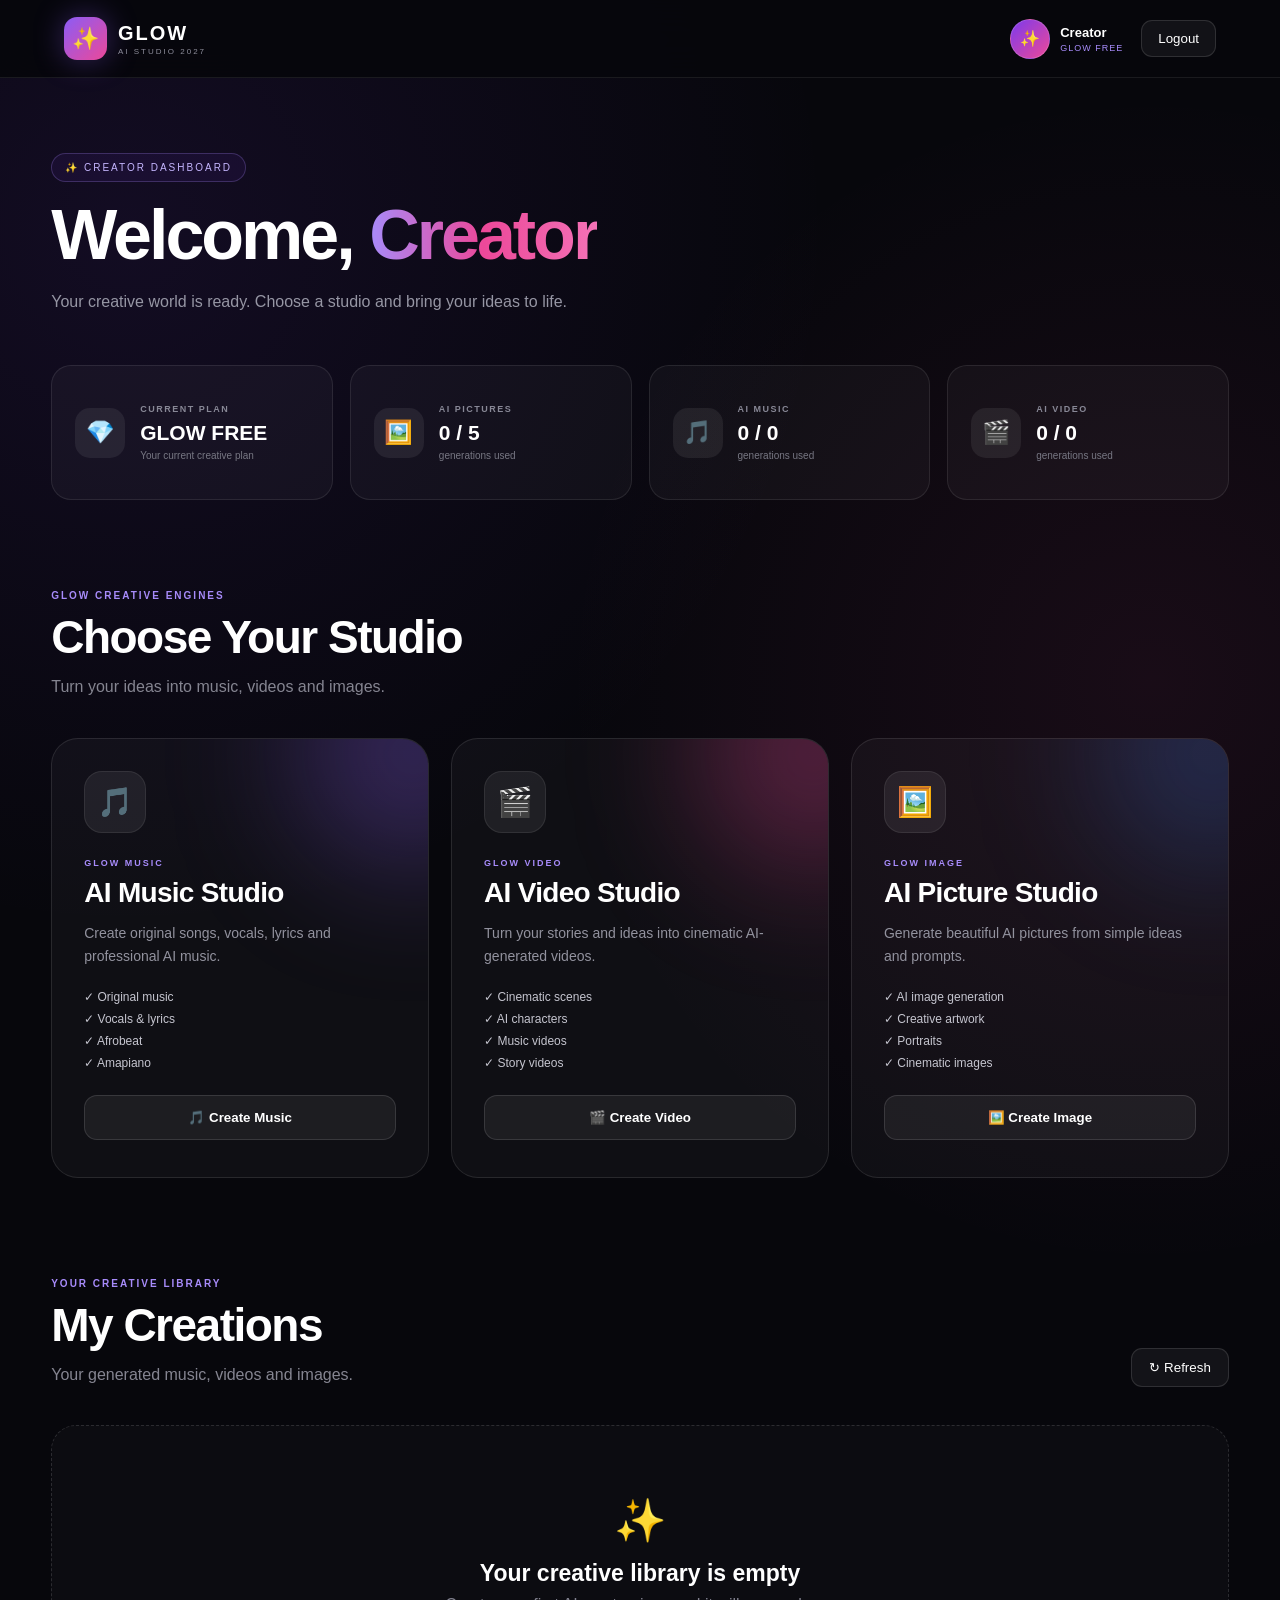
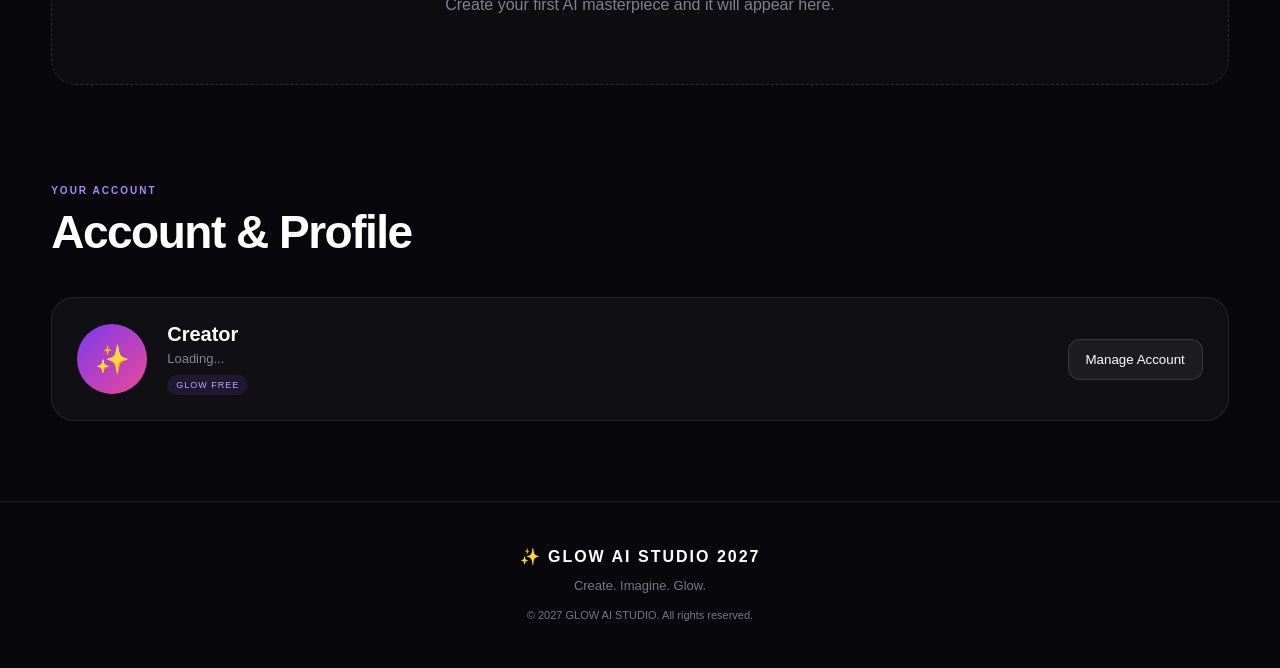
==== dashboard.html @ 1b417f56 "Update fmt.Println message from 'Hello' to 'Goodbye'" ====
<!DOCTYPE html>
<html lang="en">

<head>
    <meta charset="UTF-8">
    <meta name="viewport" content="width=device-width, initial-scale=1.0">

    <title>GLOW AI STUDIO 2027 — Dashboard</title>

    <meta
        name="description"
        content="GLOW AI STUDIO 2027 creator dashboard."
    >

    <link rel="stylesheet" href="/dashboard.css">
</head>

<body>

<!-- =====================================================
     HEADER
===================================================== -->

<header class="dashboard-header">

    <div class="brand">
        <div class="brand-icon">✨</div>

        <div class="brand-text">
            <strong>GLOW</strong>
            <small>AI STUDIO 2027</small>
        </div>
    </div>

    <div class="header-right">

        <div class="user-mini">

            <div class="user-avatar" id="userAvatar">
                ✨
            </div>

            <div class="user-info">
                <strong id="headerUsername">Creator</strong>
                <small id="headerPlan">GLOW FREE</small>
            </div>

        </div>

        <button
            class="logout-btn"
            type="button"
            onclick="glowLogout()"
        >
            Logout
        </button>

    </div>

</header>


<!-- =====================================================
     MAIN
===================================================== -->

<main class="dashboard">

    <!-- WELCOME -->

    <section class="welcome-section">

        <div>

            <div class="dashboard-badge">
                ✨ CREATOR DASHBOARD
            </div>

            <h1>
                Welcome,
                <span id="welcomeUsername">Creator</span>
            </h1>

            <p>
                Your creative world is ready.
                Choose a studio and bring your ideas to life.
            </p>

        </div>

    </section>


    <!-- =================================================
         OVERVIEW
    ================================================== -->

    <section class="account-overview">

        <div class="overview-card">

            <div class="overview-icon">💎</div>

            <div class="overview-content">
                <span>CURRENT PLAN</span>

                <strong id="planName">
                    GLOW FREE
                </strong>

                <small id="planDescription">
                    Your current creative plan
                </small>
            </div>

        </div>


        <div class="overview-card">

            <div class="overview-icon">🖼️</div>

            <div class="overview-content">
                <span>AI PICTURES</span>

                <strong id="imageUsage">
                    0 / 5
                </strong>

                <small>
                    generations used
                </small>
            </div>

        </div>


        <div class="overview-card">

            <div class="overview-icon">🎵</div>

            <div class="overview-content">
                <span>AI MUSIC</span>

                <strong id="musicUsage">
                    0 / 0
                </strong>

                <small>
                    generations used
                </small>
            </div>

        </div>


        <div class="overview-card">

            <div class="overview-icon">🎬</div>

            <div class="overview-content">
                <span>AI VIDEO</span>

                <strong id="videoUsage">
                    0 / 0
                </strong>

                <small>
                    generations used
                </small>
            </div>

        </div>

    </section>


    <!-- =================================================
         STUDIOS
    ================================================== -->

    <section class="studio-section">

        <div class="section-heading">

            <div class="section-label">
                GLOW CREATIVE ENGINES
            </div>

            <h2>
                Choose Your Studio
            </h2>

            <p>
                Turn your ideas into music, videos and images.
            </p>

        </div>


        <div class="dashboard-studio-grid">


            <!-- MUSIC -->

            <article class="dashboard-studio-card music-studio">

                <div class="studio-glow"></div>

                <div class="dashboard-card-icon">
                    🎵
                </div>

                <div class="studio-label">
                    GLOW MUSIC
                </div>

                <h3>
                    AI Music Studio
                </h3>

                <p>
                    Create original songs, vocals,
                    lyrics and professional AI music.
                </p>

                <div class="studio-features">
                    <span>✓ Original music</span>
                    <span>✓ Vocals & lyrics</span>
                    <span>✓ Afrobeat</span>
                    <span>✓ Amapiano</span>
                </div>

                <button
                    class="studio-action"
                    type="button"
                    onclick="openGlowStudio('music')"
                >
                    🎵 Create Music
                </button>

            </article>


            <!-- VIDEO -->

            <article class="dashboard-studio-card video-studio">

                <div class="studio-glow"></div>

                <div class="dashboard-card-icon">
                    🎬
                </div>

                <div class="studio-label">
                    GLOW VIDEO
                </div>

                <h3>
                    AI Video Studio
                </h3>

                <p>
                    Turn your stories and ideas into
                    cinematic AI-generated videos.
                </p>

                <div class="studio-features">
                    <span>✓ Cinematic scenes</span>
                    <span>✓ AI characters</span>
                    <span>✓ Music videos</span>
                    <span>✓ Story videos</span>
                </div>

                <button
                    class="studio-action"
                    type="button"
                    onclick="openGlowStudio('video')"
                >
                    🎬 Create Video
                </button>

            </article>


            <!-- IMAGE -->

            <article class="dashboard-studio-card image-studio">

                <div class="studio-glow"></div>

                <div class="dashboard-card-icon">
                    🖼️
                </div>

                <div class="studio-label">
                    GLOW IMAGE
                </div>

                <h3>
                    AI Picture Studio
                </h3>

                <p>
                    Generate beautiful AI pictures
                    from simple ideas and prompts.
                </p>

                <div class="studio-features">
                    <span>✓ AI image generation</span>
                    <span>✓ Creative artwork</span>
                    <span>✓ Portraits</span>
                    <span>✓ Cinematic images</span>
                </div>

                <button
                    class="studio-action"
                    type="button"
                    onclick="openGlowStudio('image')"
                >
                    🖼️ Create Image
                </button>

            </article>

        </div>

    </section>


    <!-- =================================================
         CREATIONS
    ================================================== -->

    <section class="creations-section">

        <div class="section-heading creations-heading">

            <div>

                <div class="section-label">
                    YOUR CREATIVE LIBRARY
                </div>

                <h2>
                    My Creations
                </h2>

                <p>
                    Your generated music, videos and images.
                </p>

            </div>

            <button
                class="refresh-btn"
                type="button"
                onclick="refreshGlowCreations()"
            >
                ↻ Refresh
            </button>

        </div>


        <div
            class="creations-grid"
            id="creationsList"
        >

            <div class="empty-creations">

                <div class="empty-icon">
                    ✨
                </div>

                <h3>
                    Your creative library is empty
                </h3>

                <p>
                    Create your first AI masterpiece
                    and it will appear here.
                </p>

            </div>

        </div>

    </section>


    <!-- =================================================
         ACCOUNT
    ================================================== -->

    <section class="profile-section">

        <div class="section-heading">

            <div class="section-label">
                YOUR ACCOUNT
            </div>

            <h2>
                Account & Profile
            </h2>

        </div>


        <div class="profile-card">

            <div
                class="profile-avatar"
                id="profileAvatar"
            >
                ✨
            </div>

            <div class="profile-details">

                <h3 id="profileUsername">
                    Creator
                </h3>

                <p id="profileEmail">
                    Loading...
                </p>

                <span
                    class="profile-plan"
                    id="profilePlan"
                >
                    GLOW FREE
                </span>

            </div>

            <button
                class="profile-btn"
                type="button"
                onclick="openGlowAccount()"
            >
                Manage Account
            </button>

        </div>

    </section>

</main>


<!-- =====================================================
     STUDIO MODAL
===================================================== -->

<div
    class="modal"
    id="studioModal"
    aria-hidden="true"
>

    <div class="modal-box">

        <button
            class="close-btn"
            type="button"
            onclick="closeGlowStudio()"
        >
            ×
        </button>

        <div id="studioModalTitle"></div>

        <div id="studioModalContent"></div>

    </div>

</div>


<!-- =====================================================
     ACCOUNT MODAL
===================================================== -->

<div
    class="modal"
    id="accountModal"
    aria-hidden="true"
>

    <div class="modal-box">

        <button
            class="close-btn"
            type="button"
            onclick="closeGlowAccount()"
        >
            ×
        </button>

        <div id="accountModalContent">

            <div class="studio-modal-header">

                <div class="studio-modal-badge">
                    GLOW ACCOUNT
                </div>

                <h2>
                    👤 My Account
                </h2>

                <p>
                    Manage your GLOW account and profile.
                </p>

            </div>

            <div class="account-information">

                <p>
                    <strong>Username</strong>
                </p>

                <p id="accountUsername">
                    Creator
                </p>

                <br>

                <p>
                    <strong>Email</strong>
                </p>

                <p id="accountEmail">
                    Loading...
                </p>

                <br>

                <p>
                    <strong>Plan</strong>
                </p>

                <p id="accountPlan">
                    GLOW FREE
                </p>

            </div>

        </div>

    </div>

</div>


<!-- =====================================================
     FOOTER
===================================================== -->

<footer>

    <div class="footer-logo">
        ✨ GLOW AI STUDIO 2027
    </div>

    <p>
        Create. Imagine. Glow.
    </p>

    <small>
        © 2027 GLOW AI STUDIO. All rights reserved.
    </small>

</footer>


<!-- =====================================================
     DIRECT DASHBOARD JAVASCRIPT
===================================================== -->

<script>

"use strict";


/* =====================================================
   HELPERS
===================================================== */

function byId(id) {
    return document.getElementById(id);
}


/* =====================================================
   STUDIO OPEN
===================================================== */

function openGlowStudio(type) {

    const modal = byId("studioModal");
    const title = byId("studioModalTitle");
    const content = byId("studioModalContent");

    if (!modal || !title || !content) {
        alert("GLOW Studio could not open.");
        return;
    }


    if (type === "music") {

        title.innerHTML = `
            <div class="studio-modal-header">

                <div class="studio-modal-badge">
                    GLOW MUSIC
                </div>

                <h2>
                    🎵 Create Music
                </h2>

                <p>
                    Describe the music you want GLOW to create.
                </p>

            </div>
        `;


        content.innerHTML = `

            <form
                id="musicCreationForm"
                class="generation-form"
            >

                <label>
                    Describe your music
                </label>

                <textarea
                    id="musicPrompt"
                    placeholder="Example: An energetic Afrobeat song about success..."
                    required
                ></textarea>


                <label>
                    Genre
                </label>

                <select id="musicGenre">

                    <option>Afrobeats</option>
                    <option>Amapiano</option>
                    <option>Pop</option>
                    <option>Hip Hop</option>
                    <option>R&B</option>
                    <option>Gospel</option>

                </select>


                <label>
                    Mood
                </label>

                <select id="musicMood">

                    <option>Energetic</option>
                    <option>Happy</option>
                    <option>Emotional</option>
                    <option>Romantic</option>
                    <option>Chill</option>

                </select>


                <button
                    type="submit"
                    class="studio-action"
                >
                    🎵 Generate Music
                </button>

            </form>
        `;


        byId("musicCreationForm").addEventListener(
            "submit",
            function(event) {

                event.preventDefault();

                alert(
                    "🎵 GLOW MUSIC is ready. Your AI music generator will be connected here."
                );

            }
        );

    }


    else if (type === "video") {

        title.innerHTML = `
            <div class="studio-modal-header">

                <div class="studio-modal-badge">
                    GLOW VIDEO
                </div>

                <h2>
                    🎬 Create Video
                </h2>

                <p>
                    Describe the video you want GLOW to create.
                </p>

            </div>
        `;


        content.innerHTML = `

            <form
                id="videoCreationForm"
                class="generation-form"
            >

                <label>
                    Describe your video
                </label>

                <textarea
                    id="videoPrompt"
                    placeholder="Example: A futuristic Lagos city at night..."
                    required
                ></textarea>


                <label>
                    Duration
                </label>

                <select id="videoDuration">

                    <option value="5">
                        5 seconds
                    </option>

                    <option value="10">
                        10 seconds
                    </option>

                </select>


                <button
                    type="submit"
                    class="studio-action"
                >
                    🎬 Generate Video
                </button>

            </form>
        `;


        byId("videoCreationForm").addEventListener(
            "submit",
            function(event) {

                event.preventDefault();

                alert(
                    "🎬 GLOW VIDEO is ready. Your AI video generator will be connected here."
                );

            }
        );

    }


    else if (type === "image") {

        title.innerHTML = `
            <div class="studio-modal-header">

                <div class="studio-modal-badge">
                    GLOW IMAGE
                </div>

                <h2>
                    🖼️ Create Image
                </h2>

                <p>
                    Describe the picture you want GLOW to create.
                </p>

            </div>
        `;


        content.innerHTML = `

            <form
                id="imageCreationForm"
                class="generation-form"
            >

                <label>
                    Describe your image
                </label>

                <textarea
                    id="imagePrompt"
                    placeholder="Example: A cinematic portrait of an African artist..."
                    required
                ></textarea>


                <label>
                    Image size
                </label>

                <select id="imageSize">

                    <option value="square">
                        Square
                    </option>

                    <option value="landscape">
                        Landscape
                    </option>

                    <option value="portrait">
                        Portrait
                    </option>

                </select>


                <button
                    type="submit"
                    class="studio-action"
                >
                    🖼️ Generate Image
                </button>

            </form>
        `;


        byId("imageCreationForm").addEventListener(
            "submit",
            function(event) {

                event.preventDefault();

                alert(
                    "🖼️ GLOW IMAGE is ready. Your AI image generator will be connected here."
                );

            }
        );

    }


    modal.style.display = "flex";

    modal.setAttribute(
        "aria-hidden",
        "false"
    );

    document.body.style.overflow = "hidden";
}


/* =====================================================
   CLOSE STUDIO
===================================================== */

function closeGlowStudio() {

    const modal = byId("studioModal");

    if (!modal) return;

    modal.style.display = "none";

    modal.setAttribute(
        "aria-hidden",
        "true"
    );

    document.body.style.overflow = "";
}


/* =====================================================
   ACCOUNT
===================================================== */

function openGlowAccount() {

    const modal = byId("accountModal");

    if (!modal) {
        alert("Account window could not open.");
        return;
    }

    modal.style.display = "flex";

    modal.setAttribute(
        "aria-hidden",
        "false"
    );

    document.body.style.overflow = "hidden";
}


function closeGlowAccount() {

    const modal = byId("accountModal");

    if (!modal) return;

    modal.style.display = "none";

    modal.setAttribute(
        "aria-hidden",
        "true"
    );

    document.body.style.overflow = "";
}


/* =====================================================
   REFRESH
===================================================== */

function refreshGlowCreations() {

    alert(
        "✨ Your GLOW creative library has been refreshed."
    );

}


/* =====================================================
   LOGOUT
===================================================== */

async function glowLogout() {

    try {

        await fetch(
            "/api/auth/logout",
            {
                method: "POST",
                credentials: "include"
            }
        );

    } catch (error) {

        console.log(
            "Logout request failed:",
            error
        );

    }

    window.location.href = "/";
}


/* =====================================================
   CLOSE MODALS WHEN CLICKING OUTSIDE
===================================================== */

window.addEventListener(
    "click",
    function(event) {

        const studioModal = byId("studioModal");
        const accountModal = byId("accountModal");

        if (
            studioModal &&
            event.target === studioModal
        ) {
            closeGlowStudio();
        }

        if (
            accountModal &&
            event.target === accountModal
        ) {
            closeGlowAccount();
        }

    }
);


/* =====================================================
   LOAD USER
===================================================== */

async function loadGlowUser() {

    try {

        const response = await fetch(
            "/api/auth/me",
            {
                method: "GET",
                credentials: "include"
            }
        );


        if (!response.ok) {
            return;
        }


        const data =
            await response.json();


        if (
            !data ||
            !data.authenticated ||
            !data.user
        ) {
            return;
        }


        const user = data.user;


        const username =
            user.username ||
            user.name ||
            "Creator";


        const email =
            user.email ||
            "No email";


        const plan =
            user.plan ||
            "GLOW FREE";


        if (byId("headerUsername")) {
            byId("headerUsername").textContent =
                username;
        }

        if (byId("welcomeUsername")) {
            byId("welcomeUsername").textContent =
                username;
        }

        if (byId("profileUsername")) {
            byId("profileUsername").textContent =
                username;
        }

        if (byId("profileEmail")) {
            byId("profileEmail").textContent =
                email;
        }

        if (byId("accountUsername")) {
            byId("accountUsername").textContent =
                username;
        }

        if (byId("accountEmail")) {
            byId("accountEmail").textContent =
                email;
        }

        if (byId("headerPlan")) {
            byId("headerPlan").textContent =
                plan;
        }

        if (byId("planName")) {
            byId("planName").textContent =
                plan;
        }

        if (byId("profilePlan")) {
            byId("profilePlan").textContent =
                plan;
        }

        if (byId("accountPlan")) {
            byId("accountPlan").textContent =
                plan;
        }


        if (
            data.usage &&
            data.usage.image
        ) {

            byId("imageUsage").textContent =
                `${data.usage.image.used || 0} / ${data.usage.image.limit || 0}`;

        }

        if (
            data.usage &&
            data.usage.music
        ) {

            byId("musicUsage").textContent =
                `${data.usage.music.used || 0} / ${data.usage.music.limit || 0}`;

        }

        if (
            data.usage &&
            data.usage.video
        ) {

            byId("videoUsage").textContent =
                `${data.usage.video.used || 0} / ${data.usage.video.limit || 0}`;

        }

    } catch (error) {

        console.log(
            "User loading error:",
            error
        );

    }

}


/* =====================================================
   START
===================================================== */

document.addEventListener(
    "DOMContentLoaded",
    function() {

        loadGlowUser();

    }
);

</script>

</body>
    </html>
---- dashboard.css ----
/* =========================================================
   GLOW AI STUDIO 2027 — DASHBOARD CSS
   CLEAN + CLICKABLE + MOBILE RESPONSIVE
========================================================= */

* {
    margin: 0;
    padding: 0;
    box-sizing: border-box;
}

html {
    scroll-behavior: smooth;
}

body {
    font-family: Arial, Helvetica, sans-serif;
    background:
        radial-gradient(
            circle at 10% 10%,
            rgba(124, 58, 237, 0.10),
            transparent 30%
        ),
        radial-gradient(
            circle at 90% 30%,
            rgba(236, 72, 153, 0.08),
            transparent 30%
        ),
        #07070c;
    color: #ffffff;
    min-height: 100vh;
}

/* =========================================================
   IMPORTANT CLICK FIX
========================================================= */

button,
a,
input,
textarea,
select {
    position: relative;
    z-index: 10;
}

button {
    font-family: inherit;
    cursor: pointer;
    pointer-events: auto;
}

.dashboard-studio-card,
.profile-card,
.overview-card {
    position: relative;
}


/* =========================================================
   HEADER
========================================================= */

.dashboard-header {
    position: sticky;
    top: 0;
    z-index: 500;

    width: 100%;
    min-height: 78px;

    padding: 0 5%;

    display: flex;
    align-items: center;
    justify-content: space-between;

    background: rgba(7, 7, 12, 0.94);

    backdrop-filter: blur(20px);
    -webkit-backdrop-filter: blur(20px);

    border-bottom: 1px solid rgba(255, 255, 255, 0.08);
}


/* =========================================================
   BRAND
========================================================= */

.brand {
    display: flex;
    align-items: center;
    gap: 11px;

    position: relative;
    z-index: 20;
}

.brand-icon {
    width: 43px;
    height: 43px;

    display: grid;
    place-items: center;

    border-radius: 13px;

    font-size: 22px;

    background:
        linear-gradient(
            135deg,
            #8b5cf6,
            #ec4899
        );

    box-shadow:
        0 0 30px rgba(139, 92, 246, 0.35);
}

.brand-text strong {
    display: block;

    font-size: 20px;
    letter-spacing: 2px;
}

.brand-text small {
    display: block;

    margin-top: 2px;

    font-size: 8px;
    letter-spacing: 2px;

    color: #8e8e9c;
}


/* =========================================================
   HEADER RIGHT
========================================================= */

.header-right {
    display: flex;
    align-items: center;
    gap: 18px;

    position: relative;
    z-index: 20;
}

.user-mini {
    display: flex;
    align-items: center;
    gap: 10px;
}

.user-avatar {
    width: 40px;
    height: 40px;

    display: grid;
    place-items: center;

    overflow: hidden;

    border-radius: 50%;

    background:
        linear-gradient(
            135deg,
            #7c3aed,
            #ec4899
        );

    border: 1px solid rgba(255, 255, 255, 0.15);
}

.user-avatar img {
    width: 100%;
    height: 100%;
    object-fit: cover;
}

.user-info strong {
    display: block;
    font-size: 13px;
}

.user-info small {
    display: block;

    margin-top: 3px;

    font-size: 9px;

    color: #a78bfa;

    letter-spacing: 1px;
}

.logout-btn {
    padding: 10px 16px;

    border-radius: 11px;

    border: 1px solid rgba(255, 255, 255, 0.12);

    background: rgba(255, 255, 255, 0.05);

    color: white;

    cursor: pointer;

    transition: 0.25s;

    pointer-events: auto;
}

.logout-btn:hover {
    background: rgba(236, 72, 153, 0.15);

    border-color:
        rgba(236, 72, 153, 0.40);

    transform: translateY(-1px);
}


/* =========================================================
   MAIN DASHBOARD
========================================================= */

.dashboard {
    width: min(1250px, 92%);

    margin: 0 auto;

    position: relative;
    z-index: 1;
}


/* =========================================================
   WELCOME
========================================================= */

.welcome-section {
    padding: 75px 0 50px;

    display: flex;
    align-items: center;
    justify-content: space-between;
}

.dashboard-badge {
    display: inline-block;

    padding: 8px 13px;

    margin-bottom: 18px;

    border-radius: 50px;

    border: 1px solid rgba(167, 139, 250, 0.25);

    background: rgba(124, 58, 237, 0.08);

    color: #c4b5fd;

    font-size: 10px;

    letter-spacing: 2px;
}

.welcome-section h1 {
    font-size: clamp(40px, 6vw, 70px);

    line-height: 1;

    letter-spacing: -3px;
}

.welcome-section h1 span {
    background:
        linear-gradient(
            90deg,
            #a78bfa,
            #ec4899,
            #f472b6
        );

    -webkit-background-clip: text;
    background-clip: text;

    color: transparent;
}

.welcome-section p {
    max-width: 650px;

    margin-top: 18px;

    color: #9696a4;

    font-size: 16px;

    line-height: 1.7;
}


/* =========================================================
   ACCOUNT OVERVIEW
========================================================= */

.account-overview {
    display: grid;

    grid-template-columns:
        repeat(4, 1fr);

    gap: 17px;

    margin-bottom: 90px;
}

.overview-card {
    min-height: 135px;

    display: flex;
    align-items: center;

    gap: 15px;

    padding: 23px;

    border-radius: 20px;

    border: 1px solid rgba(255, 255, 255, 0.09);

    background:
        rgba(255, 255, 255, 0.035);

    transition: 0.3s;
}

.overview-card:hover {
    transform: translateY(-4px);

    border-color:
        rgba(167, 139, 250, 0.25);
}

.overview-icon {
    width: 50px;
    height: 50px;

    flex-shrink: 0;

    display: grid;
    place-items: center;

    border-radius: 15px;

    background:
        rgba(255, 255, 255, 0.07);

    font-size: 23px;
}

.overview-content span {
    display: block;

    color: #888896;

    font-size: 9px;

    letter-spacing: 1.5px;

    font-weight: bold;
}

.overview-content strong {
    display: block;

    margin-top: 7px;

    font-size: 21px;
}

.overview-content small {
    display: block;

    margin-top: 5px;

    color: #777783;

    font-size: 10px;
}


/* =========================================================
   SECTION HEADINGS
========================================================= */

.section-heading {
    margin-bottom: 38px;
}

.section-label {
    color: #a78bfa;

    font-size: 10px;

    font-weight: bold;

    letter-spacing: 2px;
}

.section-heading h2 {
    margin-top: 9px;

    font-size: clamp(30px, 5vw, 46px);

    letter-spacing: -1.5px;
}

.section-heading p {
    margin-top: 10px;

    color: #858591;

    line-height: 1.6;
}


/* =========================================================
   STUDIO GRID
========================================================= */

.dashboard-studio-grid {
    display: grid;

    grid-template-columns:
        repeat(3, 1fr);

    gap: 22px;
}

.dashboard-studio-card {
    position: relative;

    overflow: hidden;

    min-height: 440px;

    padding: 32px;

    border-radius: 27px;

    border:
        1px solid rgba(255, 255, 255, 0.10);

    background:
        rgba(255, 255, 255, 0.035);

    transition: 0.35s;

    isolation: isolate;
}

.dashboard-studio-card:hover {
    transform: translateY(-8px);

    border-color:
        rgba(167, 139, 250, 0.35);

    box-shadow:
        0 30px 80px rgba(0, 0, 0, 0.35);
}


/* =========================================================
   STUDIO GLOW
========================================================= */

.studio-glow {
    position: absolute;

    width: 230px;
    height: 230px;

    right: -100px;
    top: -100px;

    border-radius: 50%;

    filter: blur(65px);

    pointer-events: none;

    z-index: 0;
}

.music-studio .studio-glow {
    background: rgba(139, 92, 246, 0.30);
}

.video-studio .studio-glow {
    background: rgba(236, 72, 153, 0.30);
}

.image-studio .studio-glow {
    background: rgba(59, 130, 246, 0.22);
}


/* =========================================================
   STUDIO CONTENT
========================================================= */

.dashboard-studio-card > *:not(.studio-glow) {
    position: relative;
    z-index: 5;
}

.dashboard-card-icon {
    width: 62px;
    height: 62px;

    display: grid;
    place-items: center;

    border-radius: 18px;

    background:
        rgba(255, 255, 255, 0.07);

    border:
        1px solid rgba(255, 255, 255, 0.08);

    font-size: 29px;

    margin-bottom: 25px;
}

.studio-label {
    color: #a78bfa;

    font-size: 9px;

    font-weight: bold;

    letter-spacing: 2px;
}

.dashboard-studio-card h3 {
    margin-top: 9px;

    font-size: 28px;

    letter-spacing: -0.7px;
}

.dashboard-studio-card p {
    margin-top: 13px;

    color: #92929e;

    line-height: 1.65;

    font-size: 14px;
}


/* =========================================================
   STUDIO FEATURES
========================================================= */

.studio-features {
    display: grid;

    gap: 8px;

    margin-top: 22px;
}

.studio-features span {
    color: #c5c5cf;

    font-size: 12px;
}


/* =========================================================
   STUDIO ACTION BUTTONS
========================================================= */

.studio-action {
    width: 100%;

    margin-top: 25px;

    padding: 14px 17px;

    border-radius: 13px;

    border:
        1px solid rgba(255, 255, 255, 0.12);

    background:
        rgba(255, 255, 255, 0.06);

    color: white;

    font-weight: bold;

    cursor: pointer;

    transition: 0.3s;

    pointer-events: auto;

    position: relative;

    z-index: 50;
}

.studio-action:hover {
    transform: translateY(-2px);

    background:
        linear-gradient(
            135deg,
            #7c3aed,
            #ec4899
        );

    border-color: transparent;
}

.studio-action:active {
    transform: scale(0.98);
}


/* =========================================================
   CREATIONS
========================================================= */

.creations-section {
    margin-top: 100px;
}

.creations-heading {
    display: flex;

    align-items: flex-end;

    justify-content: space-between;
}

.refresh-btn {
    padding: 11px 17px;

    border-radius: 11px;

    border:
        1px solid rgba(255, 255, 255, 0.12);

    background:
        rgba(255, 255, 255, 0.05);

    color: white;

    cursor: pointer;

    pointer-events: auto;

    position: relative;
    z-index: 50;
}

.refresh-btn:hover {
    background:
        rgba(255, 255, 255, 0.09);
}

.creations-grid {
    display: grid;

    grid-template-columns:
        repeat(3, 1fr);

    gap: 18px;
}

.empty-creations {
    grid-column: 1 / -1;

    min-height: 260px;

    display: flex;

    align-items: center;

    justify-content: center;

    flex-direction: column;

    text-align: center;

    padding: 50px;

    border:
        1px dashed rgba(255, 255, 255, 0.13);

    border-radius: 25px;

    background:
        rgba(255, 255, 255, 0.025);
}

.empty-icon {
    font-size: 42px;

    margin-bottom: 15px;
}

.empty-creations h3 {
    font-size: 23px;
}

.empty-creations p {
    margin-top: 9px;

    color: #81818e;
}


/* =========================================================
   PROFILE
========================================================= */

.profile-section {
    margin-top: 100px;

    padding-bottom: 80px;
}

.profile-card {
    display: flex;

    align-items: center;

    gap: 20px;

    padding: 25px;

    border-radius: 23px;

    border:
        1px solid rgba(255, 255, 255, 0.09);

    background:
        rgba(255, 255, 255, 0.035);
}

.profile-avatar {
    width: 70px;
    height: 70px;

    flex-shrink: 0;

    display: grid;
    place-items: center;

    overflow: hidden;

    border-radius: 50%;

    background:
        linear-gradient(
            135deg,
            #7c3aed,
            #ec4899
        );

    font-size: 28px;
}

.profile-avatar img {
    width: 100%;
    height: 100%;

    object-fit: cover;
}

.profile-details {
    flex: 1;
}

.profile-details h3 {
    font-size: 20px;
}

.profile-details p {
    margin-top: 5px;

    color: #858591;

    font-size: 13px;
}

.profile-plan {
    display: inline-block;

    margin-top: 9px;

    padding: 5px 9px;

    border-radius: 50px;

    background:
        rgba(139, 92, 246, 0.12);

    color: #b9a5ff;

    font-size: 9px;

    letter-spacing: 1px;
}

.profile-btn {
    padding: 12px 17px;

    border-radius: 12px;

    border:
        1px solid rgba(255, 255, 255, 0.12);

    background:
        rgba(255, 255, 255, 0.06);

    color: white;

    cursor: pointer;

    pointer-events: auto;

    position: relative;

    z-index: 50;
}

.profile-btn:hover {
    background:
        rgba(255, 255, 255, 0.10);
}


/* =========================================================
   MODALS
========================================================= */

.modal {
    position: fixed;

    inset: 0;

    z-index: 5000;

    display: none;

    align-items: center;

    justify-content: center;

    padding: 20px;

    background:
        rgba(0, 0, 0, 0.82);

    backdrop-filter: blur(16px);

    -webkit-backdrop-filter: blur(16px);
}

.modal.active {
    display: flex;
}

.modal-box {
    position: relative;

    width: min(850px, 100%);

    max-height: 92vh;

    overflow-y: auto;

    padding: 42px;

    border-radius: 28px;

    border:
        1px solid rgba(255, 255, 255, 0.13);

    background:
        radial-gradient(
            circle at top right,
            rgba(139, 92, 246, 0.12),
            transparent 35%
        ),
        #101018;

    box-shadow:
        0 40px 120px rgba(0, 0, 0, 0.75);

    z-index: 5001;
}

.close-btn {
    position: absolute;

    top: 17px;
    right: 19px;

    width: 40px;
    height: 40px;

    border-radius: 50%;

    border:
        1px solid rgba(255, 255, 255, 0.10);

    background:
        rgba(255, 255, 255, 0.07);

    color: white;

    font-size: 24px;

    cursor: pointer;

    pointer-events: auto;

    z-index: 5100;
}

.studio-modal-header {
    margin-bottom: 30px;
}

.studio-modal-badge {
    color: #a78bfa;

    font-size: 10px;

    font-weight: bold;

    letter-spacing: 2px;

    margin-bottom: 10px;
}

.studio-modal-header h2 {
    font-size: 35px;
}

.studio-modal-header p {
    margin-top: 10px;

    color: #92929e;

    line-height: 1.6;
}


/* =========================================================
   MODAL FORM ELEMENTS
========================================================= */

.modal-box input,
.modal-box textarea,
.modal-box select {
    width: 100%;

    padding: 13px 15px;

    margin-top: 8px;

    border-radius: 11px;

    border:
        1px solid rgba(255, 255, 255, 0.12);

    background:
        rgba(255, 255, 255, 0.05);

    color: white;

    outline: none;

    font-family: inherit;
}

.modal-box textarea {
    min-height: 120px;

    resize: vertical;
}

.modal-box input:focus,
.modal-box textarea:focus,
.modal-box select:focus {
    border-color: #8b5cf6;

    box-shadow:
        0 0 0 3px rgba(139, 92, 246, 0.10);
}


/* =========================================================
   FOOTER
========================================================= */

footer {
    padding: 45px 6%;

    text-align: center;

    border-top:
        1px solid rgba(255, 255, 255, 0.08);

    color: #777783;
}

.footer-logo {
    color: white;

    font-weight: bold;

    letter-spacing: 2px;
}

footer p {
    margin: 12px 0;

    font-size: 13px;
}

footer small {
    font-size: 11px;
}


/* =========================================================
   TABLET
========================================================= */

@media (max-width: 1000px) {

    .account-overview {
        grid-template-columns:
            repeat(2, 1fr);
    }

    .dashboard-studio-grid {
        grid-template-columns:
            repeat(2, 1fr);
    }

    .creations-grid {
        grid-template-columns:
            repeat(2, 1fr);
    }
}


/* =========================================================
   MOBILE
========================================================= */

@media (max-width: 700px) {

    .dashboard-header {
        min-height: 70px;

        padding: 0 18px;
    }

    .brand-icon {
        width: 38px;
        height: 38px;
    }

    .brand-text strong {
        font-size: 17px;
    }

    .user-info {
        display: none;
    }

    .header-right {
        gap: 8px;
    }

    .logout-btn {
        padding: 8px 11px;

        font-size: 11px;
    }

    .dashboard {
        width: calc(100% - 34px);
    }

    .welcome-section {
        padding: 55px 0 40px;
    }

    .welcome-section h1 {
        font-size: 43px;

        letter-spacing: -2px;
    }

    .welcome-section p {
        font-size: 14px;
    }

    .account-overview {
        grid-template-columns:
            1fr 1fr;

        gap: 10px;

        margin-bottom: 65px;
    }

    .overview-card {
        min-height: 120px;

        padding: 16px;

        display: block;
    }

    .overview-icon {
        width: 42px;
        height: 42px;

        margin-bottom: 12px;
    }

    .overview-content strong {
        font-size: 17px;
    }

    .dashboard-studio-grid {
        grid-template-columns: 1fr;
    }

    .dashboard-studio-card {
        min-height: auto;

        padding: 27px;
    }

    .creations-section,
    .profile-section {
        margin-top: 70px;
    }

    .creations-heading {
        display: block;
    }

    .refresh-btn {
        margin-top: 18px;
    }

    .creations-grid {
        grid-template-columns: 1fr;
    }

    .profile-card {
        align-items: flex-start;

        flex-wrap: wrap;
    }

    .profile-btn {
        width: 100%;
    }

    .modal {
        padding: 10px;
    }

    .modal-box {
        max-height: 96vh;

        padding: 28px 20px;

        border-radius: 22px;
    }
}


/* =========================================================
   SMALL PHONES
========================================================= */

@media (max-width: 390px) {

    .account-overview {
        grid-template-columns: 1fr;
    }

    .welcome-section h1 {
        font-size: 38px;
    }

    .brand-text small {
        display: none;
    }

    .logout-btn {
        font-size: 10px;
    }
    }
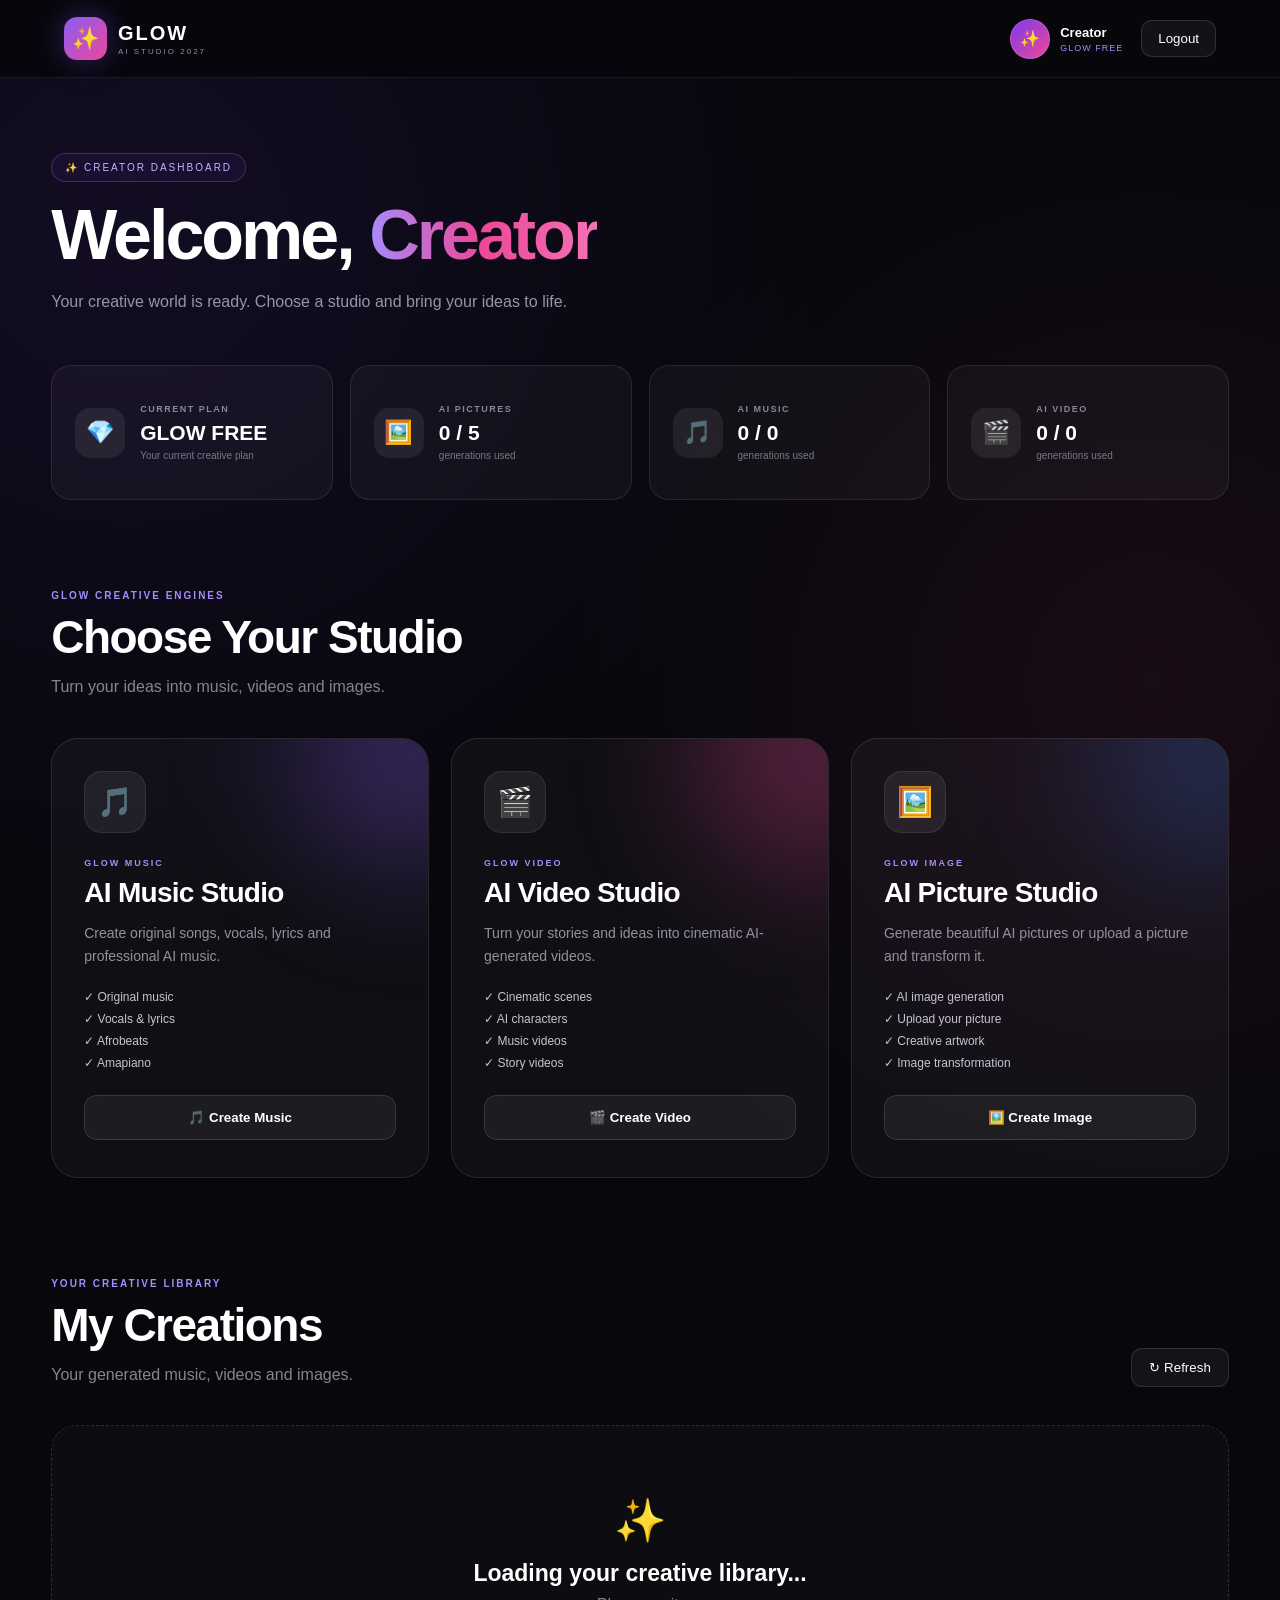
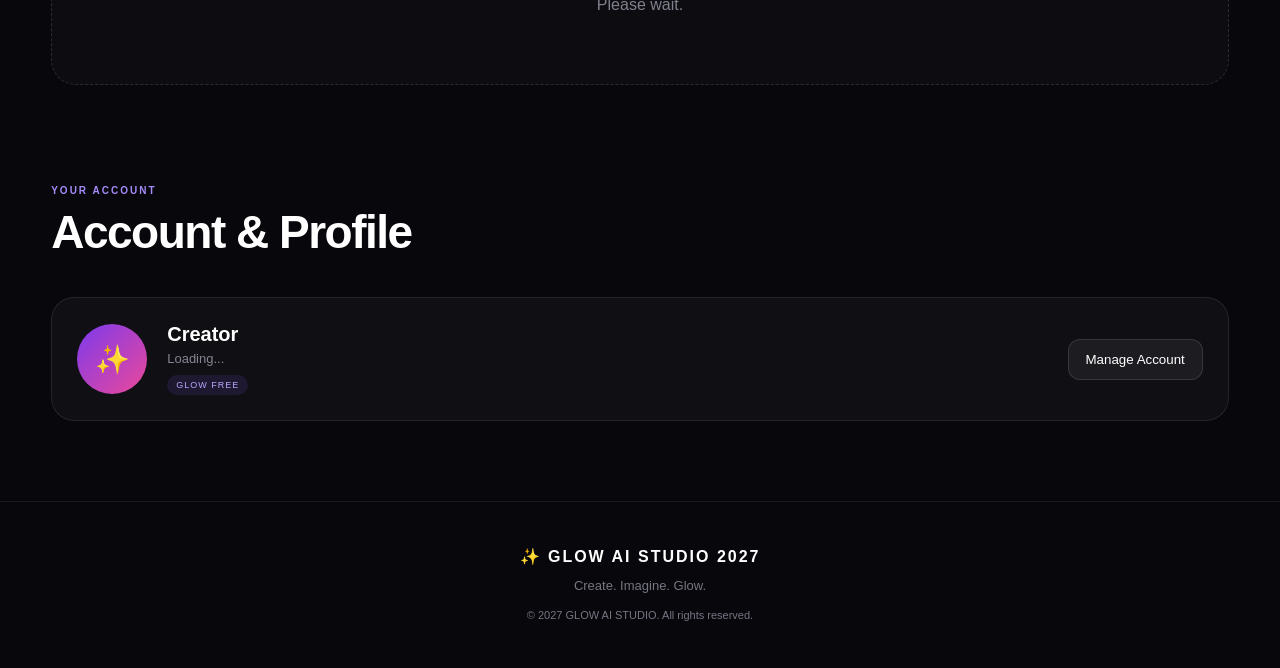
==== commit 49766cb4: "Update dashboard.html" ====
--- a/dashboard.html
+++ b/dashboard.html
@@ -227,7 +227,7 @@
                 <div class="studio-features">
                     <span>✓ Original music</span>
                     <span>✓ Vocals & lyrics</span>
-                    <span>✓ Afrobeat</span>
+                    <span>✓ Afrobeats</span>
                     <span>✓ Amapiano</span>
                 </div>
 
@@ -303,14 +303,14 @@
 
                 <p>
                     Generate beautiful AI pictures
-                    from simple ideas and prompts.
+                    or upload a picture and transform it.
                 </p>
 
                 <div class="studio-features">
                     <span>✓ AI image generation</span>
+                    <span>✓ Upload your picture</span>
                     <span>✓ Creative artwork</span>
-                    <span>✓ Portraits</span>
-                    <span>✓ Cinematic images</span>
+                    <span>✓ Image transformation</span>
                 </div>
 
                 <button
@@ -375,12 +375,11 @@
                 </div>
 
                 <h3>
-                    Your creative library is empty
+                    Loading your creative library...
                 </h3>
 
                 <p>
-                    Create your first AI masterpiece
-                    and it will appear here.
+                    Please wait.
                 </p>
 
             </div>
@@ -597,25 +596,287 @@
 }
 
 
+function escapeHtml(value) {
+
+    return String(value || "")
+        .replace(/&/g, "&amp;")
+        .replace(/</g, "&lt;")
+        .replace(/>/g, "&gt;")
+        .replace(/"/g, "&quot;")
+        .replace(/'/g, "&#039;");
+}
+
+
+function showGenerationMessage(message, type) {
+
+    const old = byId("glowGenerationMessage");
+
+    if (old) {
+        old.remove();
+    }
+
+    const box = document.createElement("div");
+
+    box.id = "glowGenerationMessage";
+
+    box.style.marginTop = "18px";
+    box.style.padding = "14px";
+    box.style.borderRadius = "14px";
+    box.style.background = "rgba(255,255,255,0.07)";
+    box.style.border = "1px solid rgba(255,255,255,0.12)";
+    box.style.fontSize = "14px";
+    box.style.lineHeight = "1.5";
+
+    if (type === "error") {
+        box.style.color = "#ff8b9d";
+    } else {
+        box.style.color = "#ffffff";
+    }
+
+    box.textContent = message;
+
+    const content = byId("studioModalContent");
+
+    if (content) {
+        content.appendChild(box);
+    }
+}
+
+
+function setButtonLoading(button, loadingText) {
+
+    if (!button) return;
+
+    button.dataset.originalText =
+        button.innerHTML;
+
+    button.disabled = true;
+
+    button.innerHTML =
+        loadingText || "✨ Creating...";
+}
+
+
+function restoreButton(button) {
+
+    if (!button) return;
+
+    button.disabled = false;
+
+    button.innerHTML =
+        button.dataset.originalText ||
+        "✨ Generate";
+}
+
+
+/* =====================================================
+   API ERROR
+===================================================== */
+
+async function getApiError(response) {
+
+    try {
+
+        const data =
+            await response.json();
+
+        return (
+            data.error ||
+            data.message ||
+            "Something went wrong."
+        );
+
+    } catch (error) {
+
+        return (
+            "Server error. Please try again."
+        );
+    }
+}
+
+
+/* =====================================================
+   REFRESH USER
+===================================================== */
+
+async function refreshGlowUserData() {
+
+    try {
+
+        const response =
+            await fetch(
+                "/api/auth/me",
+                {
+                    method: "GET",
+                    credentials: "include"
+                }
+            );
+
+        if (!response.ok) {
+            return;
+        }
+
+        const data =
+            await response.json();
+
+        if (
+            !data ||
+            !data.authenticated ||
+            !data.user
+        ) {
+            return;
+        }
+
+        const user = data.user;
+
+        const username =
+            user.username ||
+            user.name ||
+            "Creator";
+
+        const email =
+            user.email ||
+            "No email";
+
+        const plan =
+            user.plan ||
+            "GLOW FREE";
+
+
+        if (byId("headerUsername")) {
+            byId("headerUsername").textContent =
+                username;
+        }
+
+        if (byId("welcomeUsername")) {
+            byId("welcomeUsername").textContent =
+                username;
+        }
+
+        if (byId("profileUsername")) {
+            byId("profileUsername").textContent =
+                username;
+        }
+
+        if (byId("profileEmail")) {
+            byId("profileEmail").textContent =
+                email;
+        }
+
+        if (byId("accountUsername")) {
+            byId("accountUsername").textContent =
+                username;
+        }
+
+        if (byId("accountEmail")) {
+            byId("accountEmail").textContent =
+                email;
+        }
+
+        if (byId("headerPlan")) {
+            byId("headerPlan").textContent =
+                plan;
+        }
+
+        if (byId("planName")) {
+            byId("planName").textContent =
+                plan;
+        }
+
+        if (byId("profilePlan")) {
+            byId("profilePlan").textContent =
+                plan;
+        }
+
+        if (byId("accountPlan")) {
+            byId("accountPlan").textContent =
+                plan;
+        }
+
+
+        if (
+            data.usage &&
+            data.usage.image &&
+            byId("imageUsage")
+        ) {
+
+            byId("imageUsage").textContent =
+                `${data.usage.image.used || 0} / ${data.usage.image.limit || 0}`;
+
+        }
+
+
+        if (
+            data.usage &&
+            data.usage.music &&
+            byId("musicUsage")
+        ) {
+
+            byId("musicUsage").textContent =
+                `${data.usage.music.used || 0} / ${data.usage.music.limit || 0}`;
+
+        }
+
+
+        if (
+            data.usage &&
+            data.usage.video &&
+            byId("videoUsage")
+        ) {
+
+            byId("videoUsage").textContent =
+                `${data.usage.video.used || 0} / ${data.usage.video.limit || 0}`;
+
+        }
+
+    } catch (error) {
+
+        console.log(
+            "User refresh error:",
+            error
+        );
+
+    }
+}
+
+
 /* =====================================================
    STUDIO OPEN
 ===================================================== */
 
 function openGlowStudio(type) {
 
-    const modal = byId("studioModal");
-    const title = byId("studioModalTitle");
-    const content = byId("studioModalContent");
+    const modal =
+        byId("studioModal");
+
+    const title =
+        byId("studioModalTitle");
+
+    const content =
+        byId("studioModalContent");
+
 
     if (!modal || !title || !content) {
-        alert("GLOW Studio could not open.");
+
+        alert(
+            "GLOW Studio could not open."
+        );
+
         return;
     }
 
 
+    content.innerHTML = "";
+
+
+    /* =================================================
+       MUSIC
+    ================================================= */
+
     if (type === "music") {
 
         title.innerHTML = `
+
             <div class="studio-modal-header">
 
                 <div class="studio-modal-badge">
@@ -631,6 +892,7 @@
                 </p>
 
             </div>
+
         `;
 
 
@@ -647,7 +909,7 @@
 
                 <textarea
                     id="musicPrompt"
-                    placeholder="Example: An energetic Afrobeat song about success..."
+                    placeholder="Example: An energetic Afrobeats song about success, money and believing in yourself..."
                     required
                 ></textarea>
 
@@ -658,12 +920,29 @@
 
                 <select id="musicGenre">
 
-                    <option>Afrobeats</option>
-                    <option>Amapiano</option>
-                    <option>Pop</option>
-                    <option>Hip Hop</option>
-                    <option>R&B</option>
-                    <option>Gospel</option>
+                    <option value="Afrobeats">
+                        Afrobeats
+                    </option>
+
+                    <option value="Amapiano">
+                        Amapiano
+                    </option>
+
+                    <option value="Pop">
+                        Pop
+                    </option>
+
+                    <option value="Hip Hop">
+                        Hip Hop
+                    </option>
+
+                    <option value="R&B">
+                        R&B
+                    </option>
+
+                    <option value="Gospel">
+                        Gospel
+                    </option>
 
                 </select>
 
@@ -674,11 +953,46 @@
 
                 <select id="musicMood">
 
-                    <option>Energetic</option>
-                    <option>Happy</option>
-                    <option>Emotional</option>
-                    <option>Romantic</option>
-                    <option>Chill</option>
+                    <option value="Energetic">
+                        Energetic
+                    </option>
+
+                    <option value="Happy">
+                        Happy
+                    </option>
+
+                    <option value="Emotional">
+                        Emotional
+                    </option>
+
+                    <option value="Romantic">
+                        Romantic
+                    </option>
+
+                    <option value="Chill">
+                        Chill
+                    </option>
+
+                </select>
+
+
+                <label>
+                    Duration
+                </label>
+
+                <select id="musicDuration">
+
+                    <option value="30">
+                        30 seconds
+                    </option>
+
+                    <option value="60">
+                        60 seconds
+                    </option>
+
+                    <option value="120">
+                        2 minutes
+                    </option>
 
                 </select>
 
@@ -691,28 +1005,27 @@
                 </button>
 
             </form>
+
         `;
 
 
-        byId("musicCreationForm").addEventListener(
-            "submit",
-            function(event) {
-
-                event.preventDefault();
-
-                alert(
-                    "🎵 GLOW MUSIC is ready. Your AI music generator will be connected here."
-                );
-
-            }
-        );
+        byId("musicCreationForm")
+            .addEventListener(
+                "submit",
+                generateGlowMusic
+            );
 
     }
 
 
+    /* =================================================
+       VIDEO
+    ================================================= */
+
     else if (type === "video") {
 
         title.innerHTML = `
+
             <div class="studio-modal-header">
 
                 <div class="studio-modal-badge">
@@ -728,6 +1041,7 @@
                 </p>
 
             </div>
+
         `;
 
 
@@ -744,7 +1058,7 @@
 
                 <textarea
                     id="videoPrompt"
-                    placeholder="Example: A futuristic Lagos city at night..."
+                    placeholder="Example: A futuristic Lagos city at night with glowing buildings, cars and cinematic camera movement..."
                     required
                 ></textarea>
 
@@ -761,6 +1075,14 @@
 
                     <option value="10">
                         10 seconds
+                    </option>
+
+                    <option value="15">
+                        15 seconds
+                    </option>
+
+                    <option value="30">
+                        30 seconds
                     </option>
 
                 </select>
@@ -774,28 +1096,27 @@
                 </button>
 
             </form>
+
         `;
 
 
-        byId("videoCreationForm").addEventListener(
-            "submit",
-            function(event) {
-
-                event.preventDefault();
-
-                alert(
-                    "🎬 GLOW VIDEO is ready. Your AI video generator will be connected here."
-                );
-
-            }
-        );
+        byId("videoCreationForm")
+            .addEventListener(
+                "submit",
+                generateGlowVideo
+            );
 
     }
 
 
+    /* =================================================
+       IMAGE
+    ================================================= */
+
     else if (type === "image") {
 
         title.innerHTML = `
+
             <div class="studio-modal-header">
 
                 <div class="studio-modal-badge">
@@ -807,242 +1128,383 @@
                 </h2>
 
                 <p>
-                    Describe the picture you want GLOW to create.
+                    Generate a new picture or transform a picture from your phone.
                 </p>
 
             </div>
+
         `;
 
 
         content.innerHTML = `
 
-            <form
-                id="imageCreationForm"
-                class="generation-form"
+            <div
+                style="
+                    display:flex;
+                    gap:10px;
+                    margin-bottom:20px;
+                    flex-wrap:wrap;
+                "
             >
 
-                <label>
-                    Describe your image
-                </label>
-
-                <textarea
-                    id="imagePrompt"
-                    placeholder="Example: A cinematic portrait of an African artist..."
-                    required
-                ></textarea>
-
-
-                <label>
-                    Image size
-                </label>
-
-                <select id="imageSize">
-
-                    <option value="square">
-                        Square
-                    </option>
-
-                    <option value="landscape">
-                        Landscape
-                    </option>
-
-                    <option value="portrait">
-                        Portrait
-                    </option>
-
-                </select>
-
-
                 <button
-                    type="submit"
+                    type="button"
+                    id="imageGenerateTab"
                     class="studio-action"
+                    onclick="showGlowImageGenerate()"
                 >
-                    🖼️ Generate Image
+                    ✨ Generate New
                 </button>
 
-            </form>
+                <button
+                    type="button"
+                    id="imageEditTab"
+                    class="studio-action"
+                    onclick="showGlowImageEdit()"
+                >
+                    📱 Upload & Edit
+                </button>
+
+            </div>
+
+
+            <div id="imageStudioArea"></div>
+
         `;
 
 
-        byId("imageCreationForm").addEventListener(
-            "submit",
-            function(event) {
-
-                event.preventDefault();
-
-                alert(
-                    "🖼️ GLOW IMAGE is ready. Your AI image generator will be connected here."
-                );
-
-            }
-        );
+        showGlowImageGenerate();
 
     }
 
 
-    modal.style.display = "flex";
+    modal.style.display =
+        "flex";
 
     modal.setAttribute(
         "aria-hidden",
         "false"
     );
 
-    document.body.style.overflow = "hidden";
+    document.body.style.overflow =
+        "hidden";
 }
 
 
 /* =====================================================
-   CLOSE STUDIO
+   IMAGE GENERATE TAB
 ===================================================== */
 
-function closeGlowStudio() {
-
-    const modal = byId("studioModal");
-
-    if (!modal) return;
-
-    modal.style.display = "none";
-
-    modal.setAttribute(
-        "aria-hidden",
-        "true"
+function showGlowImageGenerate() {
+
+    const area =
+        byId("imageStudioArea");
+
+    if (!area) return;
+
+
+    area.innerHTML = `
+
+        <form
+            id="imageCreationForm"
+            class="generation-form"
+        >
+
+            <label>
+                Describe your image
+            </label>
+
+            <textarea
+                id="imagePrompt"
+                placeholder="Example: A cinematic portrait of a young African artist standing in Lagos at sunset..."
+                required
+            ></textarea>
+
+
+            <label>
+                Image size
+            </label>
+
+            <select id="imageSize">
+
+                <option value="square">
+                    Square
+                </option>
+
+                <option value="landscape">
+                    Landscape
+                </option>
+
+                <option value="portrait">
+                    Portrait
+                </option>
+
+            </select>
+
+
+            <button
+                type="submit"
+                class="studio-action"
+            >
+                🖼️ Generate Image
+            </button>
+
+        </form>
+
+    `;
+
+
+    byId("imageCreationForm")
+        .addEventListener(
+            "submit",
+            generateGlowImage
+        );
+}
+
+
+/* =====================================================
+   IMAGE EDIT TAB
+===================================================== */
+
+function showGlowImageEdit() {
+
+    const area =
+        byId("imageStudioArea");
+
+    if (!area) return;
+
+
+    area.innerHTML = `
+
+        <form
+            id="imageEditForm"
+            class="generation-form"
+        >
+
+            <label>
+                Upload a picture from your phone
+            </label>
+
+            <input
+                type="file"
+                id="editImageFile"
+                accept="image/*"
+                required
+            >
+
+
+            <div
+                id="imagePreviewBox"
+                style="
+                    display:none;
+                    margin-top:12px;
+                    margin-bottom:15px;
+                    text-align:center;
+                "
+            >
+
+                <img
+                    id="editImagePreview"
+                    alt="Selected image preview"
+                    style="
+                        max-width:100%;
+                        max-height:260px;
+                        border-radius:16px;
+                        object-fit:contain;
+                    "
+                >
+
+            </div>
+
+
+            <label>
+                Tell GLOW what to change
+            </label>
+
+            <textarea
+                id="editImagePrompt"
+                placeholder="Example: Change the background to a futuristic Lagos skyline and make the lighting cinematic..."
+                required
+            ></textarea>
+
+
+            <button
+                type="submit"
+                class="studio-action"
+            >
+                ✨ Transform Picture
+            </button>
+
+        </form>
+
+    `;
+
+
+    const fileInput =
+        byId("editImageFile");
+
+
+    fileInput.addEventListener(
+        "change",
+        function() {
+
+            const file =
+                fileInput.files &&
+                fileInput.files[0];
+
+            const previewBox =
+                byId("imagePreviewBox");
+
+            const preview =
+                byId("editImagePreview");
+
+
+            if (!file) {
+
+                previewBox.style.display =
+                    "none";
+
+                return;
+            }
+
+
+            if (
+                !file.type.startsWith("image/")
+            ) {
+
+                alert(
+                    "Please select an image file."
+                );
+
+                fileInput.value = "";
+
+                previewBox.style.display =
+                    "none";
+
+                return;
+            }
+
+
+            const reader =
+                new FileReader();
+
+
+            reader.onload =
+                function(event) {
+
+                    preview.src =
+                        event.target.result;
+
+                    previewBox.style.display =
+                        "block";
+                };
+
+
+            reader.readAsDataURL(file);
+
+        }
     );
 
-    document.body.style.overflow = "";
+
+    byId("imageEditForm")
+        .addEventListener(
+            "submit",
+            generateGlowImageEdit
+        );
 }
 
 
 /* =====================================================
-   ACCOUNT
+   GENERATE MUSIC
 ===================================================== */
 
-function openGlowAccount() {
-
-    const modal = byId("accountModal");
-
-    if (!modal) {
-        alert("Account window could not open.");
+async function generateGlowMusic(event) {
+
+    event.preventDefault();
+
+
+    const form =
+        byId("musicCreationForm");
+
+    const button =
+        form.querySelector(
+            "button[type='submit']"
+        );
+
+
+    const prompt =
+        byId("musicPrompt").value.trim();
+
+    const genre =
+        byId("musicGenre").value;
+
+    const mood =
+        byId("musicMood").value;
+
+    const duration =
+        Number(
+            byId("musicDuration").value
+        );
+
+
+    if (!prompt) {
+
+        alert(
+            "Please describe the music you want."
+        );
+
         return;
     }
 
-    modal.style.display = "flex";
-
-    modal.setAttribute(
-        "aria-hidden",
-        "false"
+
+    setButtonLoading(
+        button,
+        "🎵 Creating your music..."
     );
 
-    document.body.style.overflow = "hidden";
-}
-
-
-function closeGlowAccount() {
-
-    const modal = byId("accountModal");
-
-    if (!modal) return;
-
-    modal.style.display = "none";
-
-    modal.setAttribute(
-        "aria-hidden",
-        "true"
+
+    showGenerationMessage(
+        "🎵 GLOW is creating your music. Please wait...",
+        "loading"
     );
 
-    document.body.style.overflow = "";
-}
-
-
-/* =====================================================
-   REFRESH
-===================================================== */
-
-function refreshGlowCreations() {
-
-    alert(
-        "✨ Your GLOW creative library has been refreshed."
-    );
-
-}
-
-
-/* =====================================================
-   LOGOUT
-===================================================== */
-
-async function glowLogout() {
 
     try {
 
-        await fetch(
-            "/api/auth/logout",
-            {
-                method: "POST",
-                credentials: "include"
-            }
-        );
-
-    } catch (error) {
-
-        console.log(
-            "Logout request failed:",
-            error
-        );
-
-    }
-
-    window.location.href = "/";
-}
-
-
-/* =====================================================
-   CLOSE MODALS WHEN CLICKING OUTSIDE
-===================================================== */
-
-window.addEventListener(
-    "click",
-    function(event) {
-
-        const studioModal = byId("studioModal");
-        const accountModal = byId("accountModal");
-
-        if (
-            studioModal &&
-            event.target === studioModal
-        ) {
-            closeGlowStudio();
-        }
-
-        if (
-            accountModal &&
-            event.target === accountModal
-        ) {
-            closeGlowAccount();
-        }
-
-    }
-);
-
-
-/* =====================================================
-   LOAD USER
-===================================================== */
-
-async function loadGlowUser() {
-
-    try {
-
-        const response = await fetch(
-            "/api/auth/me",
-            {
-                method: "GET",
-                credentials: "include"
-            }
-        );
+        const response =
+            await fetch(
+                "/api/music",
+                {
+                    method: "POST",
+
+                    credentials: "include",
+
+                    headers: {
+                        "Content-Type":
+                            "application/json"
+                    },
+
+                    body: JSON.stringify({
+
+                        prompt: prompt,
+
+                        genre: genre,
+
+                        mood: mood,
+
+                        duration: duration
+
+                    })
+                }
+            );
 
 
         if (!response.ok) {
-            return;
+
+            const message =
+                await getApiError(response);
+
+            throw new Error(message);
         }
 
 
@@ -1050,141 +1512,285 @@
             await response.json();
 
 
-        if (
-            !data ||
-            !data.authenticated ||
-            !data.user
-        ) {
-            return;
-        }
-
-
-        const user = data.user;
-
-
-        const username =
-            user.username ||
-            user.name ||
-            "Creator";
-
-
-        const email =
-            user.email ||
-            "No email";
-
-
-        const plan =
-            user.plan ||
-            "GLOW FREE";
-
-
-        if (byId("headerUsername")) {
-            byId("headerUsername").textContent =
-                username;
-        }
-
-        if (byId("welcomeUsername")) {
-            byId("welcomeUsername").textContent =
-                username;
-        }
-
-        if (byId("profileUsername")) {
-            byId("profileUsername").textContent =
-                username;
-        }
-
-        if (byId("profileEmail")) {
-            byId("profileEmail").textContent =
-                email;
-        }
-
-        if (byId("accountUsername")) {
-            byId("accountUsername").textContent =
-                username;
-        }
-
-        if (byId("accountEmail")) {
-            byId("accountEmail").textContent =
-                email;
-        }
-
-        if (byId("headerPlan")) {
-            byId("headerPlan").textContent =
-                plan;
-        }
-
-        if (byId("planName")) {
-            byId("planName").textContent =
-                plan;
-        }
-
-        if (byId("profilePlan")) {
-            byId("profilePlan").textContent =
-                plan;
-        }
-
-        if (byId("accountPlan")) {
-            byId("accountPlan").textContent =
-                plan;
-        }
-
-
-        if (
-            data.usage &&
-            data.usage.image
-        ) {
-
-            byId("imageUsage").textContent =
-                `${data.usage.image.used || 0} / ${data.usage.image.limit || 0}`;
-
-        }
-
-        if (
-            data.usage &&
-            data.usage.music
-        ) {
-
-            byId("musicUsage").textContent =
-                `${data.usage.music.used || 0} / ${data.usage.music.limit || 0}`;
-
-        }
-
-        if (
-            data.usage &&
-            data.usage.video
-        ) {
-
-            byId("videoUsage").textContent =
-                `${data.usage.video.used || 0} / ${data.usage.video.limit || 0}`;
-
-        }
+        if (!data.request_id) {
+
+            throw new Error(
+                "Music generation request was not created."
+            );
+        }
+
+
+        showGenerationMessage(
+            "🎵 Music generation started. GLOW is waiting for the AI result...",
+            "loading"
+        );
+
+
+        await pollGlowGeneration(
+            data.request_id
+        );
+
 
     } catch (error) {
 
-        console.log(
-            "User loading error:",
+        console.error(
+            "Music generation error:",
             error
         );
 
+        showGenerationMessage(
+            "❌ " + error.message,
+            "error"
+        );
+
+    } finally {
+
+        restoreButton(button);
+
+        await refreshGlowUserData();
+
+        await refreshGlowCreations(
+            false
+        );
     }
-
 }
 
 
 /* =====================================================
-   START
+   GENERATE VIDEO
 ===================================================== */
 
-document.addEventListener(
-    "DOMContentLoaded",
-    function() {
-
-        loadGlowUser();
-
+async function generateGlowVideo(event) {
+
+    event.preventDefault();
+
+
+    const form =
+        byId("videoCreationForm");
+
+    const button =
+        form.querySelector(
+            "button[type='submit']"
+        );
+
+
+    const prompt =
+        byId("videoPrompt").value.trim();
+
+    const duration =
+        Number(
+            byId("videoDuration").value
+        );
+
+
+    if (!prompt) {
+
+        alert(
+            "Please describe the video you want."
+        );
+
+        return;
     }
-);
-
-</script>
-
-</body>
-    </html>
+
+
+    setButtonLoading(
+        button,
+        "🎬 Creating your video..."
+    );
+
+
+    showGenerationMessage(
+        `🎬 GLOW is creating your ${duration}-second video. Please wait...`,
+        "loading"
+    );
+
+
+    try {
+
+        const response =
+            await fetch(
+                "/api/video",
+                {
+                    method: "POST",
+
+                    credentials: "include",
+
+                    headers: {
+                        "Content-Type":
+                            "application/json"
+                    },
+
+                    body: JSON.stringify({
+
+                        prompt: prompt,
+
+                        duration: duration
+
+                    })
+                }
+            );
+
+
+        if (!response.ok) {
+
+            const message =
+                await getApiError(response);
+
+            throw new Error(message);
+        }
+
+
+        const data =
+            await response.json();
+
+
+        if (!data.request_id) {
+
+            throw new Error(
+                "Video generation request was not created."
+            );
+        }
+
+
+        showGenerationMessage(
+            "🎬 Video generation started. This can take some time...",
+            "loading"
+        );
+
+
+        await pollGlowGeneration(
+            data.request_id
+        );
+
+
+    } catch (error) {
+
+        console.error(
+            "Video generation error:",
+            error
+        );
+
+        showGenerationMessage(
+            "❌ " + error.message,
+            "error"
+        );
+
+    } finally {
+
+        restoreButton(button);
+
+        await refreshGlowUserData();
+
+        await refreshGlowCreations(
+            false
+        );
+    }
+}
+
+
+/* =====================================================
+   GENERATE IMAGE
+===================================================== */
+
+async function generateGlowImage(event) {
+
+    event.preventDefault();
+
+
+    const form =
+        byId("imageCreationForm");
+
+    const button =
+        form.querySelector(
+            "button[type='submit']"
+        );
+
+
+    const prompt =
+        byId("imagePrompt").value.trim();
+
+    const imageSize =
+        byId("imageSize").value;
+
+
+    if (!prompt) {
+
+        alert(
+            "Please describe the image you want."
+        );
+
+        return;
+    }
+
+
+    setButtonLoading(
+        button,
+        "🖼️ Creating your image..."
+    );
+
+
+    showGenerationMessage(
+        "🖼️ GLOW is creating your image. Please wait...",
+        "loading"
+    );
+
+
+    try {
+
+        const response =
+            await fetch(
+                "/api/image",
+                {
+                    method: "POST",
+
+                    credentials: "include",
+
+                    headers: {
+                        "Content-Type":
+                            "application/json"
+                    },
+
+                    body: JSON.stringify({
+
+                        prompt: prompt,
+
+                        image_size: imageSize
+
+                    })
+                }
+            );
+
+
+        if (!response.ok) {
+
+            const message =
+                await getApiError(response);
+
+            throw new Error(message);
+        }
+
+
+        const data =
+            await response.json();
+
+
+        if (!data.request_id) {
+
+            throw new Error(
+                "Image generation request was not created."
+            );
+        }
+
+
+        showGenerationMessage(
+            "🖼️ Image generation started...",
+            "loading"
+        );
+
+
+        await pollGlowGeneration(
+            data.request_id
+        );
+
+
+    } catch (error) {
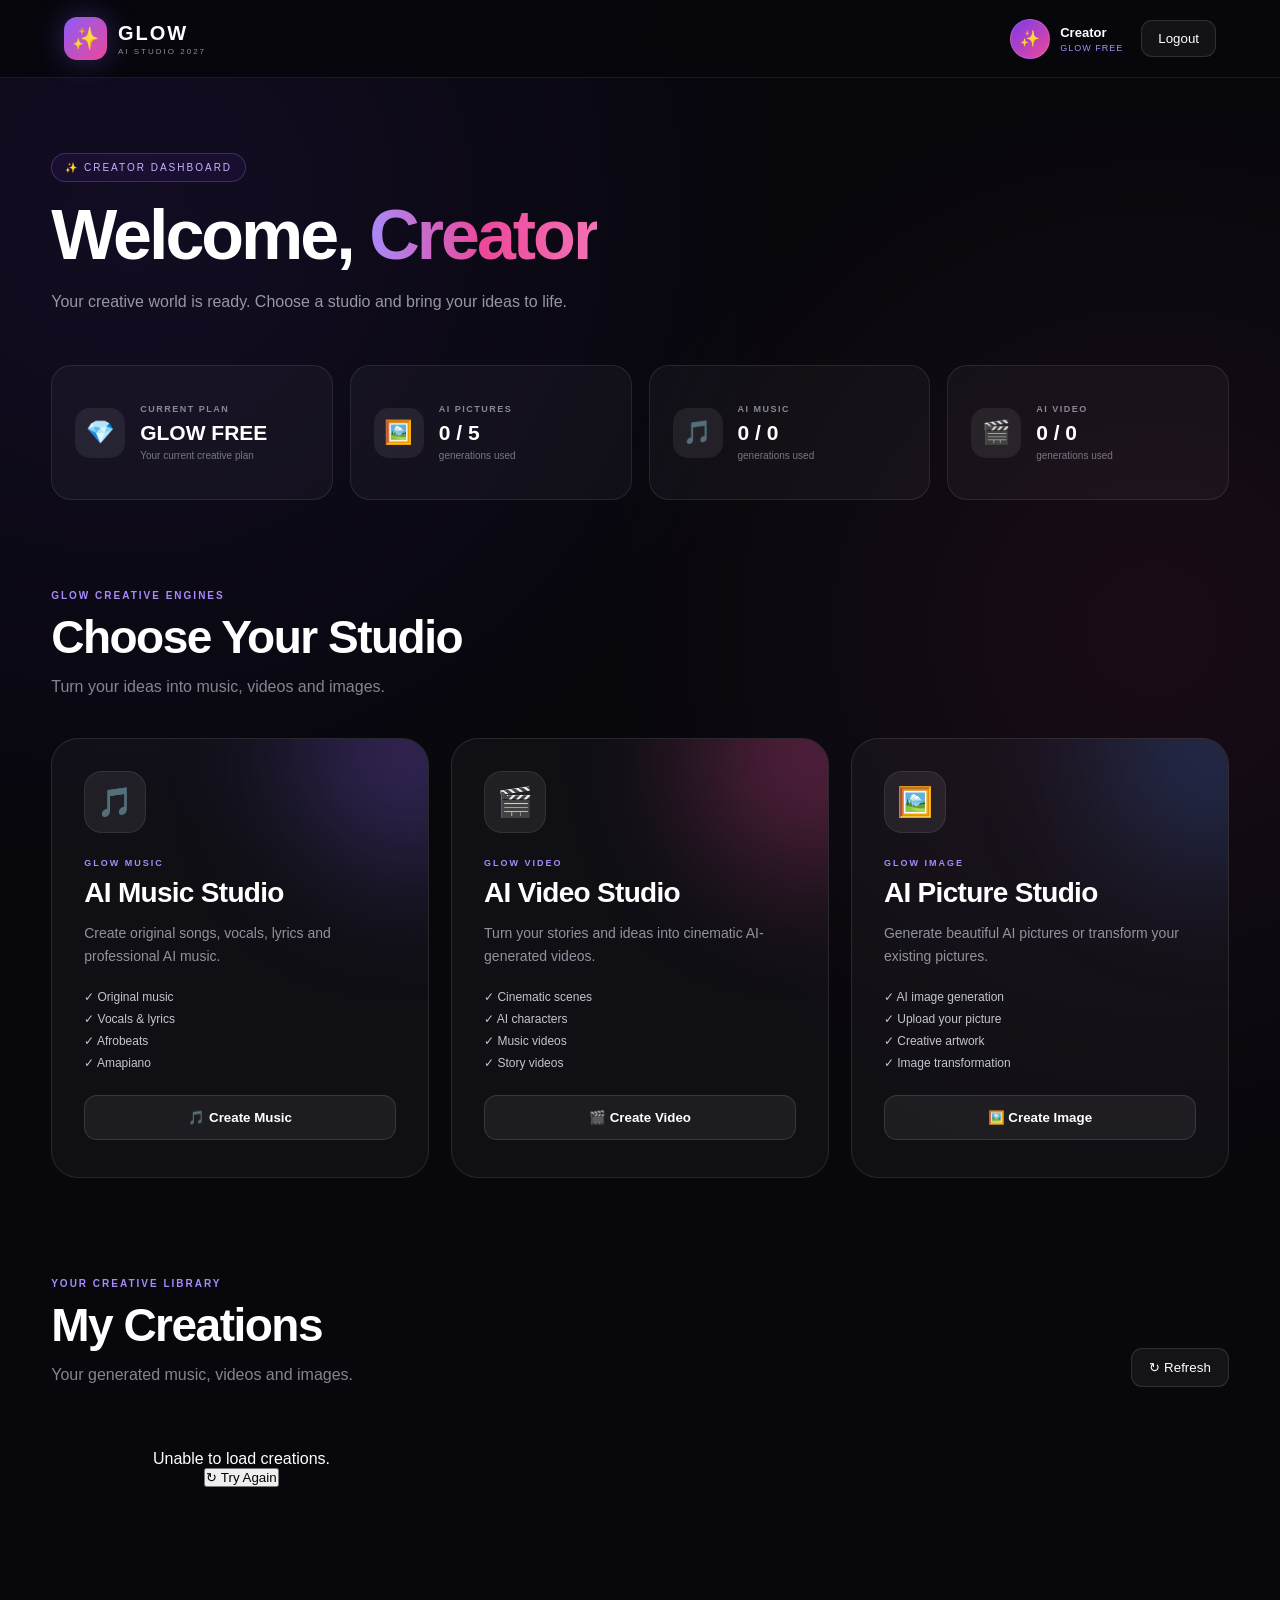
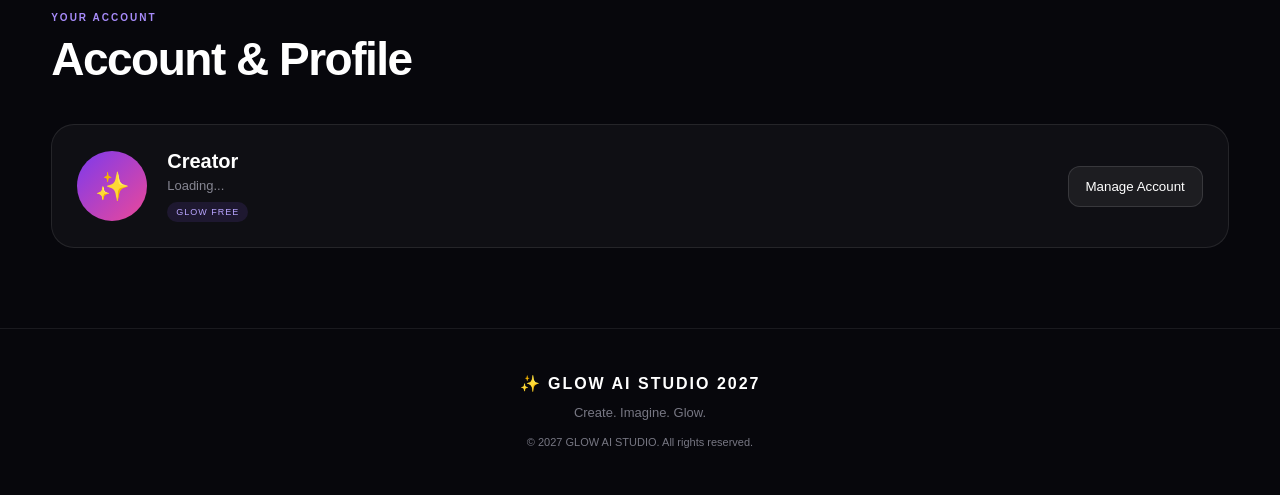
==== commit 9b2c254b: "Refactor dashboard.html for improved readability Refactor HTML structure for better readability and " ====
--- a/dashboard.html
+++ b/dashboard.html
@@ -3,7 +3,11 @@
 
 <head>
     <meta charset="UTF-8">
-    <meta name="viewport" content="width=device-width, initial-scale=1.0">
+
+    <meta
+        name="viewport"
+        content="width=device-width, initial-scale=1.0"
+    >
 
     <title>GLOW AI STUDIO 2027 — Dashboard</title>
 
@@ -12,40 +16,62 @@
         content="GLOW AI STUDIO 2027 creator dashboard."
     >
 
-    <link rel="stylesheet" href="/dashboard.css">
+    <link
+        rel="stylesheet"
+        href="/dashboard.css"
+    >
 </head>
 
 <body>
 
-<!-- =====================================================
-     HEADER
-===================================================== -->
-
 <header class="dashboard-header">
 
     <div class="brand">
-        <div class="brand-icon">✨</div>
+
+        <div class="brand-icon">
+            ✨
+        </div>
 
         <div class="brand-text">
-            <strong>GLOW</strong>
-            <small>AI STUDIO 2027</small>
-        </div>
+
+            <strong>
+                GLOW
+            </strong>
+
+            <small>
+                AI STUDIO 2027
+            </small>
+
+        </div>
+
     </div>
 
+
     <div class="header-right">
 
         <div class="user-mini">
 
-            <div class="user-avatar" id="userAvatar">
+            <div
+                class="user-avatar"
+                id="userAvatar"
+            >
                 ✨
             </div>
 
             <div class="user-info">
-                <strong id="headerUsername">Creator</strong>
-                <small id="headerPlan">GLOW FREE</small>
-            </div>
-
-        </div>
+
+                <strong id="headerUsername">
+                    Creator
+                </strong>
+
+                <small id="headerPlan">
+                    GLOW FREE
+                </small>
+
+            </div>
+
+        </div>
+
 
         <button
             class="logout-btn"
@@ -60,13 +86,11 @@
 </header>
 
 
-<!-- =====================================================
-     MAIN
-===================================================== -->
-
 <main class="dashboard">
 
-    <!-- WELCOME -->
+    <!-- =========================
+         WELCOME
+    ========================== -->
 
     <section class="welcome-section">
 
@@ -78,7 +102,9 @@
 
             <h1>
                 Welcome,
-                <span id="welcomeUsername">Creator</span>
+                <span id="welcomeUsername">
+                    Creator
+                </span>
             </h1>
 
             <p>
@@ -91,18 +117,24 @@
     </section>
 
 
-    <!-- =================================================
-         OVERVIEW
-    ================================================== -->
+    <!-- =========================
+         ACCOUNT OVERVIEW
+    ========================== -->
 
     <section class="account-overview">
 
+
         <div class="overview-card">
 
-            <div class="overview-icon">💎</div>
+            <div class="overview-icon">
+                💎
+            </div>
 
             <div class="overview-content">
-                <span>CURRENT PLAN</span>
+
+                <span>
+                    CURRENT PLAN
+                </span>
 
                 <strong id="planName">
                     GLOW FREE
@@ -111,6 +143,7 @@
                 <small id="planDescription">
                     Your current creative plan
                 </small>
+
             </div>
 
         </div>
@@ -118,10 +151,15 @@
 
         <div class="overview-card">
 
-            <div class="overview-icon">🖼️</div>
+            <div class="overview-icon">
+                🖼️
+            </div>
 
             <div class="overview-content">
-                <span>AI PICTURES</span>
+
+                <span>
+                    AI PICTURES
+                </span>
 
                 <strong id="imageUsage">
                     0 / 5
@@ -130,6 +168,7 @@
                 <small>
                     generations used
                 </small>
+
             </div>
 
         </div>
@@ -137,10 +176,15 @@
 
         <div class="overview-card">
 
-            <div class="overview-icon">🎵</div>
+            <div class="overview-icon">
+                🎵
+            </div>
 
             <div class="overview-content">
-                <span>AI MUSIC</span>
+
+                <span>
+                    AI MUSIC
+                </span>
 
                 <strong id="musicUsage">
                     0 / 0
@@ -149,6 +193,7 @@
                 <small>
                     generations used
                 </small>
+
             </div>
 
         </div>
@@ -156,10 +201,15 @@
 
         <div class="overview-card">
 
-            <div class="overview-icon">🎬</div>
+            <div class="overview-icon">
+                🎬
+            </div>
 
             <div class="overview-content">
-                <span>AI VIDEO</span>
+
+                <span>
+                    AI VIDEO
+                </span>
 
                 <strong id="videoUsage">
                     0 / 0
@@ -168,6 +218,7 @@
                 <small>
                     generations used
                 </small>
+
             </div>
 
         </div>
@@ -175,9 +226,9 @@
     </section>
 
 
-    <!-- =================================================
-         STUDIOS
-    ================================================== -->
+    <!-- =========================
+         CREATIVE STUDIOS
+    ========================== -->
 
     <section class="studio-section">
 
@@ -225,10 +276,23 @@
                 </p>
 
                 <div class="studio-features">
-                    <span>✓ Original music</span>
-                    <span>✓ Vocals & lyrics</span>
-                    <span>✓ Afrobeats</span>
-                    <span>✓ Amapiano</span>
+
+                    <span>
+                        ✓ Original music
+                    </span>
+
+                    <span>
+                        ✓ Vocals & lyrics
+                    </span>
+
+                    <span>
+                        ✓ Afrobeats
+                    </span>
+
+                    <span>
+                        ✓ Amapiano
+                    </span>
+
                 </div>
 
                 <button
@@ -266,10 +330,23 @@
                 </p>
 
                 <div class="studio-features">
-                    <span>✓ Cinematic scenes</span>
-                    <span>✓ AI characters</span>
-                    <span>✓ Music videos</span>
-                    <span>✓ Story videos</span>
+
+                    <span>
+                        ✓ Cinematic scenes
+                    </span>
+
+                    <span>
+                        ✓ AI characters
+                    </span>
+
+                    <span>
+                        ✓ Music videos
+                    </span>
+
+                    <span>
+                        ✓ Story videos
+                    </span>
+
                 </div>
 
                 <button
@@ -303,14 +380,27 @@
 
                 <p>
                     Generate beautiful AI pictures
-                    or upload a picture and transform it.
+                    or transform your existing pictures.
                 </p>
 
                 <div class="studio-features">
-                    <span>✓ AI image generation</span>
-                    <span>✓ Upload your picture</span>
-                    <span>✓ Creative artwork</span>
-                    <span>✓ Image transformation</span>
+
+                    <span>
+                        ✓ AI image generation
+                    </span>
+
+                    <span>
+                        ✓ Upload your picture
+                    </span>
+
+                    <span>
+                        ✓ Creative artwork
+                    </span>
+
+                    <span>
+                        ✓ Image transformation
+                    </span>
+
                 </div>
 
                 <button
@@ -328,9 +418,9 @@
     </section>
 
 
-    <!-- =================================================
-         CREATIONS
-    ================================================== -->
+    <!-- =========================
+         MY CREATIONS
+    ========================== -->
 
     <section class="creations-section">
 
@@ -351,6 +441,7 @@
                 </p>
 
             </div>
+
 
             <button
                 class="refresh-btn"
@@ -389,9 +480,9 @@
     </section>
 
 
-    <!-- =================================================
+    <!-- =========================
          ACCOUNT
-    ================================================== -->
+    ========================== -->
 
     <section class="profile-section">
 
@@ -416,6 +507,7 @@
             >
                 ✨
             </div>
+
 
             <div class="profile-details">
 
@@ -435,6 +527,7 @@
                 </span>
 
             </div>
+
 
             <button
                 class="profile-btn"
@@ -451,9 +544,9 @@
 </main>
 
 
-<!-- =====================================================
+<!-- =========================
      STUDIO MODAL
-===================================================== -->
+========================== -->
 
 <div
     class="modal"
@@ -467,6 +560,7 @@
             class="close-btn"
             type="button"
             onclick="closeGlowStudio()"
+            aria-label="Close studio"
         >
             ×
         </button>
@@ -480,9 +574,9 @@
 </div>
 
 
-<!-- =====================================================
+<!-- =========================
      ACCOUNT MODAL
-===================================================== -->
+========================== -->
 
 <div
     class="modal"
@@ -496,10 +590,12 @@
             class="close-btn"
             type="button"
             onclick="closeGlowAccount()"
+            aria-label="Close account"
         >
             ×
         </button>
 
+
         <div id="accountModalContent">
 
             <div class="studio-modal-header">
@@ -518,30 +614,41 @@
 
             </div>
 
+
             <div class="account-information">
 
                 <p>
-                    <strong>Username</strong>
+                    <strong>
+                        Username
+                    </strong>
                 </p>
 
                 <p id="accountUsername">
                     Creator
                 </p>
 
+
                 <br>
 
-                <p>
-                    <strong>Email</strong>
+
+                <p>
+                    <strong>
+                        Email
+                    </strong>
                 </p>
 
                 <p id="accountEmail">
                     Loading...
                 </p>
 
+
                 <br>
 
-                <p>
-                    <strong>Plan</strong>
+
+                <p>
+                    <strong>
+                        Plan
+                    </strong>
                 </p>
 
                 <p id="accountPlan">
@@ -557,9 +664,9 @@
 </div>
 
 
-<!-- =====================================================
+<!-- =========================
      FOOTER
-===================================================== -->
+========================== -->
 
 <footer>
 
@@ -578,1219 +685,102 @@
 </footer>
 
 
-<!-- =====================================================
-     DIRECT DASHBOARD JAVASCRIPT
-===================================================== -->
+<!-- =========================
+     MAIN DASHBOARD JAVASCRIPT
+========================== -->
+
+<script src="/app.js"></script>
+
+
+<!-- =========================
+     DASHBOARD STARTUP
+========================== -->
 
 <script>
 
 "use strict";
 
-
-/* =====================================================
-   HELPERS
-===================================================== */
-
-function byId(id) {
-    return document.getElementById(id);
-}
-
-
-function escapeHtml(value) {
-
-    return String(value || "")
-        .replace(/&/g, "&amp;")
-        .replace(/</g, "&lt;")
-        .replace(/>/g, "&gt;")
-        .replace(/"/g, "&quot;")
-        .replace(/'/g, "&#039;");
-}
-
-
-function showGenerationMessage(message, type) {
-
-    const old = byId("glowGenerationMessage");
-
-    if (old) {
-        old.remove();
+document.addEventListener(
+    "DOMContentLoaded",
+    async function() {
+
+        try {
+
+            if (
+                typeof refreshGlowUserData ===
+                "function"
+            ) {
+
+                await refreshGlowUserData();
+
+            }
+
+        } catch (error) {
+
+            console.error(
+                "GLOW user startup error:",
+                error
+            );
+
+        }
+
+
+        try {
+
+            if (
+                typeof refreshGlowCreations ===
+                "function"
+            ) {
+
+                await refreshGlowCreations(false);
+
+            }
+
+        } catch (error) {
+
+            console.error(
+                "GLOW creations startup error:",
+                error
+            );
+
+        }
+
     }
-
-    const box = document.createElement("div");
-
-    box.id = "glowGenerationMessage";
-
-    box.style.marginTop = "18px";
-    box.style.padding = "14px";
-    box.style.borderRadius = "14px";
-    box.style.background = "rgba(255,255,255,0.07)";
-    box.style.border = "1px solid rgba(255,255,255,0.12)";
-    box.style.fontSize = "14px";
-    box.style.lineHeight = "1.5";
-
-    if (type === "error") {
-        box.style.color = "#ff8b9d";
-    } else {
-        box.style.color = "#ffffff";
+);
+
+
+document.addEventListener(
+    "keydown",
+    function(event) {
+
+        if (
+            event.key === "Escape"
+        ) {
+
+            if (
+                typeof closeGlowStudio ===
+                "function"
+            ) {
+
+                closeGlowStudio();
+
+            }
+
+            if (
+                typeof closeGlowAccount ===
+                "function"
+            ) {
+
+                closeGlowAccount();
+
+            }
+
+        }
+
     }
-
-    box.textContent = message;
-
-    const content = byId("studioModalContent");
-
-    if (content) {
-        content.appendChild(box);
-    }
-}
-
-
-function setButtonLoading(button, loadingText) {
-
-    if (!button) return;
-
-    button.dataset.originalText =
-        button.innerHTML;
-
-    button.disabled = true;
-
-    button.innerHTML =
-        loadingText || "✨ Creating...";
-}
-
-
-function restoreButton(button) {
-
-    if (!button) return;
-
-    button.disabled = false;
-
-    button.innerHTML =
-        button.dataset.originalText ||
-        "✨ Generate";
-}
-
-
-/* =====================================================
-   API ERROR
-===================================================== */
-
-async function getApiError(response) {
-
-    try {
-
-        const data =
-            await response.json();
-
-        return (
-            data.error ||
-            data.message ||
-            "Something went wrong."
-        );
-
-    } catch (error) {
-
-        return (
-            "Server error. Please try again."
-        );
-    }
-}
-
-
-/* =====================================================
-   REFRESH USER
-===================================================== */
-
-async function refreshGlowUserData() {
-
-    try {
-
-        const response =
-            await fetch(
-                "/api/auth/me",
-                {
-                    method: "GET",
-                    credentials: "include"
-                }
-            );
-
-        if (!response.ok) {
-            return;
-        }
-
-        const data =
-            await response.json();
-
-        if (
-            !data ||
-            !data.authenticated ||
-            !data.user
-        ) {
-            return;
-        }
-
-        const user = data.user;
-
-        const username =
-            user.username ||
-            user.name ||
-            "Creator";
-
-        const email =
-            user.email ||
-            "No email";
-
-        const plan =
-            user.plan ||
-            "GLOW FREE";
-
-
-        if (byId("headerUsername")) {
-            byId("headerUsername").textContent =
-                username;
-        }
-
-        if (byId("welcomeUsername")) {
-            byId("welcomeUsername").textContent =
-                username;
-        }
-
-        if (byId("profileUsername")) {
-            byId("profileUsername").textContent =
-                username;
-        }
-
-        if (byId("profileEmail")) {
-            byId("profileEmail").textContent =
-                email;
-        }
-
-        if (byId("accountUsername")) {
-            byId("accountUsername").textContent =
-                username;
-        }
-
-        if (byId("accountEmail")) {
-            byId("accountEmail").textContent =
-                email;
-        }
-
-        if (byId("headerPlan")) {
-            byId("headerPlan").textContent =
-                plan;
-        }
-
-        if (byId("planName")) {
-            byId("planName").textContent =
-                plan;
-        }
-
-        if (byId("profilePlan")) {
-            byId("profilePlan").textContent =
-                plan;
-        }
-
-        if (byId("accountPlan")) {
-            byId("accountPlan").textContent =
-                plan;
-        }
-
-
-        if (
-            data.usage &&
-            data.usage.image &&
-            byId("imageUsage")
-        ) {
-
-            byId("imageUsage").textContent =
-                `${data.usage.image.used || 0} / ${data.usage.image.limit || 0}`;
-
-        }
-
-
-        if (
-            data.usage &&
-            data.usage.music &&
-            byId("musicUsage")
-        ) {
-
-            byId("musicUsage").textContent =
-                `${data.usage.music.used || 0} / ${data.usage.music.limit || 0}`;
-
-        }
-
-
-        if (
-            data.usage &&
-            data.usage.video &&
-            byId("videoUsage")
-        ) {
-
-            byId("videoUsage").textContent =
-                `${data.usage.video.used || 0} / ${data.usage.video.limit || 0}`;
-
-        }
-
-    } catch (error) {
-
-        console.log(
-            "User refresh error:",
-            error
-        );
-
-    }
-}
-
-
-/* =====================================================
-   STUDIO OPEN
-===================================================== */
-
-function openGlowStudio(type) {
-
-    const modal =
-        byId("studioModal");
-
-    const title =
-        byId("studioModalTitle");
-
-    const content =
-        byId("studioModalContent");
-
-
-    if (!modal || !title || !content) {
-
-        alert(
-            "GLOW Studio could not open."
-        );
-
-        return;
-    }
-
-
-    content.innerHTML = "";
-
-
-    /* =================================================
-       MUSIC
-    ================================================= */
-
-    if (type === "music") {
-
-        title.innerHTML = `
-
-            <div class="studio-modal-header">
-
-                <div class="studio-modal-badge">
-                    GLOW MUSIC
-                </div>
-
-                <h2>
-                    🎵 Create Music
-                </h2>
-
-                <p>
-                    Describe the music you want GLOW to create.
-                </p>
-
-            </div>
-
-        `;
-
-
-        content.innerHTML = `
-
-            <form
-                id="musicCreationForm"
-                class="generation-form"
-            >
-
-                <label>
-                    Describe your music
-                </label>
-
-                <textarea
-                    id="musicPrompt"
-                    placeholder="Example: An energetic Afrobeats song about success, money and believing in yourself..."
-                    required
-                ></textarea>
-
-
-                <label>
-                    Genre
-                </label>
-
-                <select id="musicGenre">
-
-                    <option value="Afrobeats">
-                        Afrobeats
-                    </option>
-
-                    <option value="Amapiano">
-                        Amapiano
-                    </option>
-
-                    <option value="Pop">
-                        Pop
-                    </option>
-
-                    <option value="Hip Hop">
-                        Hip Hop
-                    </option>
-
-                    <option value="R&B">
-                        R&B
-                    </option>
-
-                    <option value="Gospel">
-                        Gospel
-                    </option>
-
-                </select>
-
-
-                <label>
-                    Mood
-                </label>
-
-                <select id="musicMood">
-
-                    <option value="Energetic">
-                        Energetic
-                    </option>
-
-                    <option value="Happy">
-                        Happy
-                    </option>
-
-                    <option value="Emotional">
-                        Emotional
-                    </option>
-
-                    <option value="Romantic">
-                        Romantic
-                    </option>
-
-                    <option value="Chill">
-                        Chill
-                    </option>
-
-                </select>
-
-
-                <label>
-                    Duration
-                </label>
-
-                <select id="musicDuration">
-
-                    <option value="30">
-                        30 seconds
-                    </option>
-
-                    <option value="60">
-                        60 seconds
-                    </option>
-
-                    <option value="120">
-                        2 minutes
-                    </option>
-
-                </select>
-
-
-                <button
-                    type="submit"
-                    class="studio-action"
-                >
-                    🎵 Generate Music
-                </button>
-
-            </form>
-
-        `;
-
-
-        byId("musicCreationForm")
-            .addEventListener(
-                "submit",
-                generateGlowMusic
-            );
-
-    }
-
-
-    /* =================================================
-       VIDEO
-    ================================================= */
-
-    else if (type === "video") {
-
-        title.innerHTML = `
-
-            <div class="studio-modal-header">
-
-                <div class="studio-modal-badge">
-                    GLOW VIDEO
-                </div>
-
-                <h2>
-                    🎬 Create Video
-                </h2>
-
-                <p>
-                    Describe the video you want GLOW to create.
-                </p>
-
-            </div>
-
-        `;
-
-
-        content.innerHTML = `
-
-            <form
-                id="videoCreationForm"
-                class="generation-form"
-            >
-
-                <label>
-                    Describe your video
-                </label>
-
-                <textarea
-                    id="videoPrompt"
-                    placeholder="Example: A futuristic Lagos city at night with glowing buildings, cars and cinematic camera movement..."
-                    required
-                ></textarea>
-
-
-                <label>
-                    Duration
-                </label>
-
-                <select id="videoDuration">
-
-                    <option value="5">
-                        5 seconds
-                    </option>
-
-                    <option value="10">
-                        10 seconds
-                    </option>
-
-                    <option value="15">
-                        15 seconds
-                    </option>
-
-                    <option value="30">
-                        30 seconds
-                    </option>
-
-                </select>
-
-
-                <button
-                    type="submit"
-                    class="studio-action"
-                >
-                    🎬 Generate Video
-                </button>
-
-            </form>
-
-        `;
-
-
-        byId("videoCreationForm")
-            .addEventListener(
-                "submit",
-                generateGlowVideo
-            );
-
-    }
-
-
-    /* =================================================
-       IMAGE
-    ================================================= */
-
-    else if (type === "image") {
-
-        title.innerHTML = `
-
-            <div class="studio-modal-header">
-
-                <div class="studio-modal-badge">
-                    GLOW IMAGE
-                </div>
-
-                <h2>
-                    🖼️ Create Image
-                </h2>
-
-                <p>
-                    Generate a new picture or transform a picture from your phone.
-                </p>
-
-            </div>
-
-        `;
-
-
-        content.innerHTML = `
-
-            <div
-                style="
-                    display:flex;
-                    gap:10px;
-                    margin-bottom:20px;
-                    flex-wrap:wrap;
-                "
-            >
-
-                <button
-                    type="button"
-                    id="imageGenerateTab"
-                    class="studio-action"
-                    onclick="showGlowImageGenerate()"
-                >
-                    ✨ Generate New
-                </button>
-
-                <button
-                    type="button"
-                    id="imageEditTab"
-                    class="studio-action"
-                    onclick="showGlowImageEdit()"
-                >
-                    📱 Upload & Edit
-                </button>
-
-            </div>
-
-
-            <div id="imageStudioArea"></div>
-
-        `;
-
-
-        showGlowImageGenerate();
-
-    }
-
-
-    modal.style.display =
-        "flex";
-
-    modal.setAttribute(
-        "aria-hidden",
-        "false"
-    );
-
-    document.body.style.overflow =
-        "hidden";
-}
-
-
-/* =====================================================
-   IMAGE GENERATE TAB
-===================================================== */
-
-function showGlowImageGenerate() {
-
-    const area =
-        byId("imageStudioArea");
-
-    if (!area) return;
-
-
-    area.innerHTML = `
-
-        <form
-            id="imageCreationForm"
-            class="generation-form"
-        >
-
-            <label>
-                Describe your image
-            </label>
-
-            <textarea
-                id="imagePrompt"
-                placeholder="Example: A cinematic portrait of a young African artist standing in Lagos at sunset..."
-                required
-            ></textarea>
-
-
-            <label>
-                Image size
-            </label>
-
-            <select id="imageSize">
-
-                <option value="square">
-                    Square
-                </option>
-
-                <option value="landscape">
-                    Landscape
-                </option>
-
-                <option value="portrait">
-                    Portrait
-                </option>
-
-            </select>
-
-
-            <button
-                type="submit"
-                class="studio-action"
-            >
-                🖼️ Generate Image
-            </button>
-
-        </form>
-
-    `;
-
-
-    byId("imageCreationForm")
-        .addEventListener(
-            "submit",
-            generateGlowImage
-        );
-}
-
-
-/* =====================================================
-   IMAGE EDIT TAB
-===================================================== */
-
-function showGlowImageEdit() {
-
-    const area =
-        byId("imageStudioArea");
-
-    if (!area) return;
-
-
-    area.innerHTML = `
-
-        <form
-            id="imageEditForm"
-            class="generation-form"
-        >
-
-            <label>
-                Upload a picture from your phone
-            </label>
-
-            <input
-                type="file"
-                id="editImageFile"
-                accept="image/*"
-                required
-            >
-
-
-            <div
-                id="imagePreviewBox"
-                style="
-                    display:none;
-                    margin-top:12px;
-                    margin-bottom:15px;
-                    text-align:center;
-                "
-            >
-
-                <img
-                    id="editImagePreview"
-                    alt="Selected image preview"
-                    style="
-                        max-width:100%;
-                        max-height:260px;
-                        border-radius:16px;
-                        object-fit:contain;
-                    "
-                >
-
-            </div>
-
-
-            <label>
-                Tell GLOW what to change
-            </label>
-
-            <textarea
-                id="editImagePrompt"
-                placeholder="Example: Change the background to a futuristic Lagos skyline and make the lighting cinematic..."
-                required
-            ></textarea>
-
-
-            <button
-                type="submit"
-                class="studio-action"
-            >
-                ✨ Transform Picture
-            </button>
-
-        </form>
-
-    `;
-
-
-    const fileInput =
-        byId("editImageFile");
-
-
-    fileInput.addEventListener(
-        "change",
-        function() {
-
-            const file =
-                fileInput.files &&
-                fileInput.files[0];
-
-            const previewBox =
-                byId("imagePreviewBox");
-
-            const preview =
-                byId("editImagePreview");
-
-
-            if (!file) {
-
-                previewBox.style.display =
-                    "none";
-
-                return;
-            }
-
-
-            if (
-                !file.type.startsWith("image/")
-            ) {
-
-                alert(
-                    "Please select an image file."
-                );
-
-                fileInput.value = "";
-
-                previewBox.style.display =
-                    "none";
-
-                return;
-            }
-
-
-            const reader =
-                new FileReader();
-
-
-            reader.onload =
-                function(event) {
-
-                    preview.src =
-                        event.target.result;
-
-                    previewBox.style.display =
-                        "block";
-                };
-
-
-            reader.readAsDataURL(file);
-
-        }
-    );
-
-
-    byId("imageEditForm")
-        .addEventListener(
-            "submit",
-            generateGlowImageEdit
-        );
-}
-
-
-/* =====================================================
-   GENERATE MUSIC
-===================================================== */
-
-async function generateGlowMusic(event) {
-
-    event.preventDefault();
-
-
-    const form =
-        byId("musicCreationForm");
-
-    const button =
-        form.querySelector(
-            "button[type='submit']"
-        );
-
-
-    const prompt =
-        byId("musicPrompt").value.trim();
-
-    const genre =
-        byId("musicGenre").value;
-
-    const mood =
-        byId("musicMood").value;
-
-    const duration =
-        Number(
-            byId("musicDuration").value
-        );
-
-
-    if (!prompt) {
-
-        alert(
-            "Please describe the music you want."
-        );
-
-        return;
-    }
-
-
-    setButtonLoading(
-        button,
-        "🎵 Creating your music..."
-    );
-
-
-    showGenerationMessage(
-        "🎵 GLOW is creating your music. Please wait...",
-        "loading"
-    );
-
-
-    try {
-
-        const response =
-            await fetch(
-                "/api/music",
-                {
-                    method: "POST",
-
-                    credentials: "include",
-
-                    headers: {
-                        "Content-Type":
-                            "application/json"
-                    },
-
-                    body: JSON.stringify({
-
-                        prompt: prompt,
-
-                        genre: genre,
-
-                        mood: mood,
-
-                        duration: duration
-
-                    })
-                }
-            );
-
-
-        if (!response.ok) {
-
-            const message =
-                await getApiError(response);
-
-            throw new Error(message);
-        }
-
-
-        const data =
-            await response.json();
-
-
-        if (!data.request_id) {
-
-            throw new Error(
-                "Music generation request was not created."
-            );
-        }
-
-
-        showGenerationMessage(
-            "🎵 Music generation started. GLOW is waiting for the AI result...",
-            "loading"
-        );
-
-
-        await pollGlowGeneration(
-            data.request_id
-        );
-
-
-    } catch (error) {
-
-        console.error(
-            "Music generation error:",
-            error
-        );
-
-        showGenerationMessage(
-            "❌ " + error.message,
-            "error"
-        );
-
-    } finally {
-
-        restoreButton(button);
-
-        await refreshGlowUserData();
-
-        await refreshGlowCreations(
-            false
-        );
-    }
-}
-
-
-/* =====================================================
-   GENERATE VIDEO
-===================================================== */
-
-async function generateGlowVideo(event) {
-
-    event.preventDefault();
-
-
-    const form =
-        byId("videoCreationForm");
-
-    const button =
-        form.querySelector(
-            "button[type='submit']"
-        );
-
-
-    const prompt =
-        byId("videoPrompt").value.trim();
-
-    const duration =
-        Number(
-            byId("videoDuration").value
-        );
-
-
-    if (!prompt) {
-
-        alert(
-            "Please describe the video you want."
-        );
-
-        return;
-    }
-
-
-    setButtonLoading(
-        button,
-        "🎬 Creating your video..."
-    );
-
-
-    showGenerationMessage(
-        `🎬 GLOW is creating your ${duration}-second video. Please wait...`,
-        "loading"
-    );
-
-
-    try {
-
-        const response =
-            await fetch(
-                "/api/video",
-                {
-                    method: "POST",
-
-                    credentials: "include",
-
-                    headers: {
-                        "Content-Type":
-                            "application/json"
-                    },
-
-                    body: JSON.stringify({
-
-                        prompt: prompt,
-
-                        duration: duration
-
-                    })
-                }
-            );
-
-
-        if (!response.ok) {
-
-            const message =
-                await getApiError(response);
-
-            throw new Error(message);
-        }
-
-
-        const data =
-            await response.json();
-
-
-        if (!data.request_id) {
-
-            throw new Error(
-                "Video generation request was not created."
-            );
-        }
-
-
-        showGenerationMessage(
-            "🎬 Video generation started. This can take some time...",
-            "loading"
-        );
-
-
-        await pollGlowGeneration(
-            data.request_id
-        );
-
-
-    } catch (error) {
-
-        console.error(
-            "Video generation error:",
-            error
-        );
-
-        showGenerationMessage(
-            "❌ " + error.message,
-            "error"
-        );
-
-    } finally {
-
-        restoreButton(button);
-
-        await refreshGlowUserData();
-
-        await refreshGlowCreations(
-            false
-        );
-    }
-}
-
-
-/* =====================================================
-   GENERATE IMAGE
-===================================================== */
-
-async function generateGlowImage(event) {
-
-    event.preventDefault();
-
-
-    const form =
-        byId("imageCreationForm");
-
-    const button =
-        form.querySelector(
-            "button[type='submit']"
-        );
-
-
-    const prompt =
-        byId("imagePrompt").value.trim();
-
-    const imageSize =
-        byId("imageSize").value;
-
-
-    if (!prompt) {
-
-        alert(
-            "Please describe the image you want."
-        );
-
-        return;
-    }
-
-
-    setButtonLoading(
-        button,
-        "🖼️ Creating your image..."
-    );
-
-
-    showGenerationMessage(
-        "🖼️ GLOW is creating your image. Please wait...",
-        "loading"
-    );
-
-
-    try {
-
-        const response =
-            await fetch(
-                "/api/image",
-                {
-                    method: "POST",
-
-                    credentials: "include",
-
-                    headers: {
-                        "Content-Type":
-                            "application/json"
-                    },
-
-                    body: JSON.stringify({
-
-                        prompt: prompt,
-
-                        image_size: imageSize
-
-                    })
-                }
-            );
-
-
-        if (!response.ok) {
-
-            const message =
-                await getApiError(response);
-
-            throw new Error(message);
-        }
-
-
-        const data =
-            await response.json();
-
-
-        if (!data.request_id) {
-
-            throw new Error(
-                "Image generation request was not created."
-            );
-        }
-
-
-        showGenerationMessage(
-            "🖼️ Image generation started...",
-            "loading"
-        );
-
-
-        await pollGlowGeneration(
-            data.request_id
-        );
-
-
-    } catch (error) {
+);
+
+</script>
+
+</body>
+    </html>
--- a/dashboard.css
+++ b/dashboard.css
@@ -1234,3 +1234,163 @@
         font-size: 10px;
     }
     }
+/* =========================================================
+   GLOW AI STUDIO — APP.JS COMPATIBILITY FIX
+========================================================= */
+
+.modal.show {
+    display: flex;
+}
+
+#studioModalContent,
+#accountModalContent {
+    position: relative;
+    z-index: 5005;
+    color: #ffffff;
+}
+
+#studioModalContent .generation-form,
+#accountModalContent .generation-form {
+    display: flex;
+    flex-direction: column;
+    gap: 12px;
+}
+
+#studioModalContent label,
+#accountModalContent label {
+    display: block;
+    margin-top: 8px;
+    color: #cfcfe0;
+    font-size: 13px;
+    font-weight: 600;
+}
+
+#studioModalContent textarea,
+#studioModalContent input,
+#studioModalContent select,
+#accountModalContent textarea,
+#accountModalContent input,
+#accountModalContent select {
+    width: 100%;
+    padding: 14px 15px;
+
+    color: #ffffff;
+
+    background: #151522;
+
+    border: 1px solid rgba(255,255,255,0.12);
+
+    border-radius: 13px;
+
+    outline: none;
+
+    font-family: Arial, Helvetica, sans-serif;
+}
+
+#studioModalContent textarea {
+    min-height: 130px;
+    resize: vertical;
+}
+
+#studioModalContent textarea:focus,
+#studioModalContent input:focus,
+#studioModalContent select:focus,
+#accountModalContent input:focus {
+    border-color: #8b5cf6;
+
+    box-shadow:
+        0 0 0 3px rgba(139,92,246,0.12);
+}
+
+#studioModalContent option,
+#accountModalContent option {
+    background: #101018;
+    color: #ffffff;
+}
+
+#studioModalContent .primary-btn,
+#studioModalContent .secondary-btn,
+#accountModalContent .primary-btn,
+#accountModalContent .secondary-btn {
+    position: relative;
+    z-index: 5100;
+
+    pointer-events: auto;
+
+    margin-top: 12px;
+}
+
+#studioModalContent .primary-btn {
+    width: 100%;
+
+    padding: 15px;
+
+    border: none;
+    border-radius: 13px;
+
+    color: #ffffff;
+
+    background:
+        linear-gradient(
+            135deg,
+            #7c3aed,
+            #ec4899
+        );
+
+    font-weight: 700;
+
+    cursor: pointer;
+}
+
+#studioModalContent .secondary-btn {
+    width: 100%;
+
+    padding: 13px;
+
+    border-radius: 13px;
+
+    color: #ffffff;
+
+    background: rgba(255,255,255,0.06);
+
+    border:
+        1px solid rgba(255,255,255,0.12);
+
+    cursor: pointer;
+}
+
+#studioModalContent .primary-btn:hover,
+#studioModalContent .secondary-btn:hover {
+    transform: translateY(-1px);
+}
+
+#studioModalContent .generation-result img,
+#studioModalContent .generation-result video {
+    display: block;
+
+    width: 100%;
+
+    max-height: 500px;
+
+    object-fit: contain;
+
+    border-radius: 18px;
+
+    background: #05050a;
+}
+
+#studioModalContent .generation-result audio {
+    width: 100%;
+    margin-top: 20px;
+}
+
+#studioModalContent a {
+    pointer-events: auto;
+}
+
+#studioModalContent button,
+#accountModalContent button {
+    pointer-events: auto;
+    position: relative;
+    z-index: 5200;
+   }
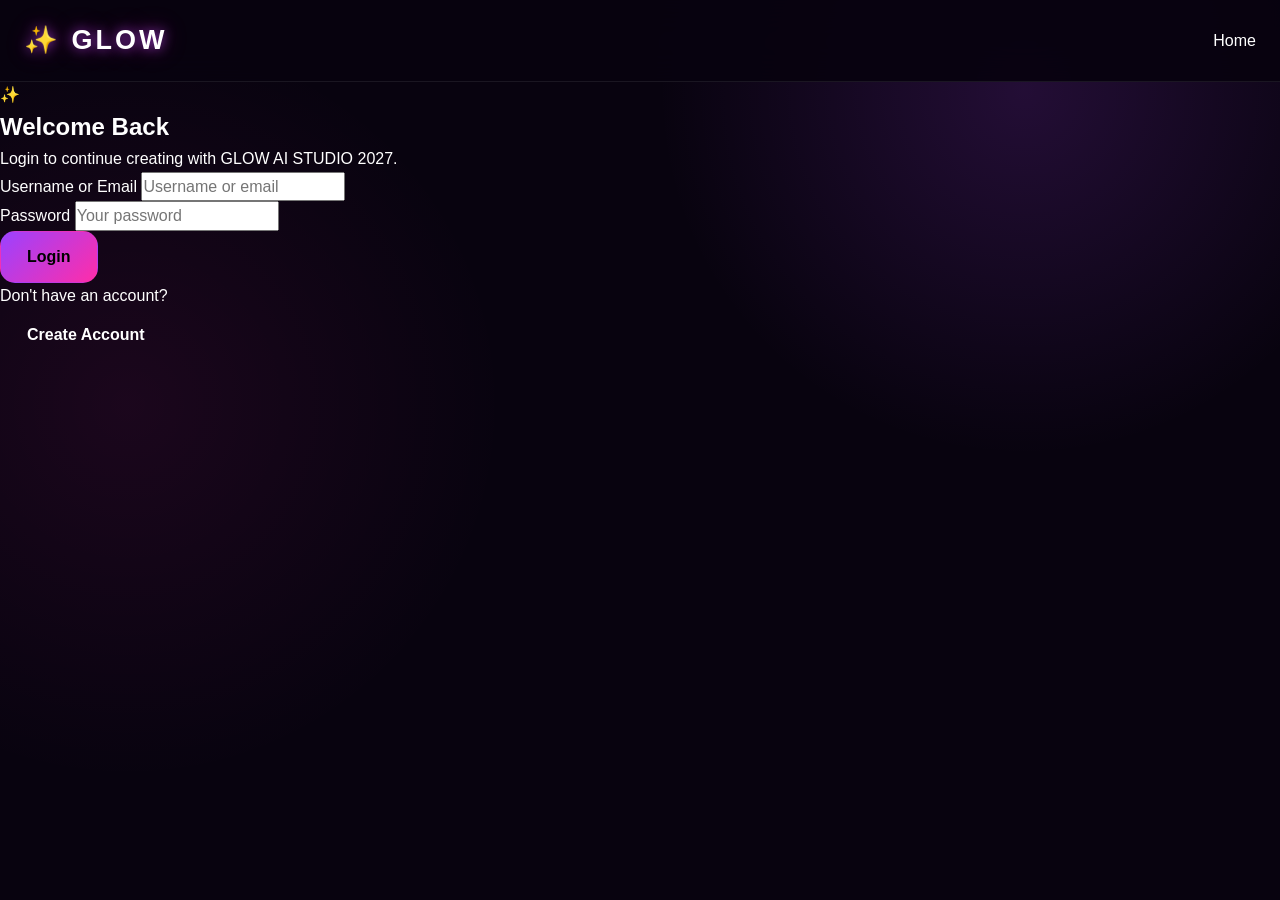
==== commit 83911c19: "Update dashboard.html" ====
--- a/dashboard.html
+++ b/dashboard.html
@@ -1,45 +1,501 @@
-<!DOCTYPE html>
-<html lang="en">
-
-<head>
-    <meta charset="UTF-8">
-
-    <meta
-        name="viewport"
-        content="width=device-width, initial-scale=1.0"
-    >
-
-    <title>GLOW AI STUDIO 2027 — Dashboard</title>
-
-    <meta
-        name="description"
-        content="GLOW AI STUDIO 2027 creator dashboard."
-    >
-
-    <link
-        rel="stylesheet"
-        href="/dashboard.css"
-    >
-</head>
-
-<body>
-
-<header class="dashboard-header">
-
-    <div class="brand">
-
-        <div class="brand-icon">
+<!DOCTYPE html><html lang="en"><head><meta charset="UTF-8">
+
+<meta
+    name="viewport"
+    content="width=device-width, initial-scale=1.0"
+>
+
+<title>
+    GLOW AI STUDIO 2027 — Dashboard
+</title>
+
+<meta
+    name="description"
+    content="GLOW AI STUDIO 2027 creator dashboard."
+>
+
+<link
+    rel="stylesheet"
+    href="/dashboard.css"
+>
+
+<style>
+
+    /* =========================================
+       GLOW STUDIO POPUP
+    ========================================= */
+
+    #glowStudioModal {
+
+        position: fixed;
+
+        inset: 0;
+
+        width: 100%;
+        height: 100%;
+
+        background:
+            rgba(4, 2, 15, 0.88);
+
+        backdrop-filter:
+            blur(14px);
+
+        -webkit-backdrop-filter:
+            blur(14px);
+
+        display: none;
+
+        align-items: center;
+        justify-content: center;
+
+        padding: 20px;
+
+        z-index: 99999;
+
+        overflow-y: auto;
+    }
+
+
+    #glowStudioModal.active {
+
+        display: flex;
+    }
+
+
+    .glow-modal-box {
+
+        position: relative;
+
+        width: 100%;
+
+        max-width: 650px;
+
+        max-height: 90vh;
+
+        overflow-y: auto;
+
+        background:
+            linear-gradient(
+                145deg,
+                rgba(29, 17, 55, 0.98),
+                rgba(10, 7, 25, 0.98)
+            );
+
+        border:
+            1px solid
+            rgba(255, 255, 255, 0.14);
+
+        border-radius: 24px;
+
+        padding: 28px;
+
+        box-shadow:
+            0 30px 100px
+            rgba(0, 0, 0, 0.65),
+            0 0 50px
+            rgba(180, 70, 255, 0.15);
+
+        color: #ffffff;
+    }
+
+
+    .glow-modal-close {
+
+        position: absolute;
+
+        top: 14px;
+        right: 16px;
+
+        width: 42px;
+        height: 42px;
+
+        border: 0;
+
+        border-radius: 50%;
+
+        background:
+            rgba(255, 255, 255, 0.08);
+
+        color: #ffffff;
+
+        font-size: 28px;
+
+        cursor: pointer;
+
+        display: flex;
+
+        align-items: center;
+        justify-content: center;
+
+        transition: 0.2s;
+    }
+
+
+    .glow-modal-close:hover {
+
+        background:
+            rgba(255, 80, 150, 0.25);
+
+        transform:
+            rotate(90deg);
+    }
+
+
+    .glow-modal-badge {
+
+        display: inline-block;
+
+        padding:
+            7px 13px;
+
+        border-radius: 999px;
+
+        background:
+            rgba(180, 70, 255, 0.14);
+
+        border:
+            1px solid
+            rgba(210, 100, 255, 0.25);
+
+        color:
+            #d99cff;
+
+        font-size: 12px;
+
+        font-weight: 700;
+
+        letter-spacing: 1px;
+
+        margin-bottom: 12px;
+    }
+
+
+    .glow-modal-box h2 {
+
+        margin:
+            0 0 8px;
+
+        font-size:
+            clamp(26px, 5vw, 36px);
+    }
+
+
+    .glow-modal-box p {
+
+        color:
+            rgba(255,255,255,0.68);
+
+        line-height:
+            1.6;
+
+        margin-bottom:
+            24px;
+    }
+
+
+    .glow-form {
+
+        display:
+            flex;
+
+        flex-direction:
+            column;
+
+        gap:
+            14px;
+    }
+
+
+    .glow-form label {
+
+        font-size:
+            14px;
+
+        font-weight:
+            600;
+
+        color:
+            rgba(255,255,255,0.85);
+    }
+
+
+    .glow-form textarea,
+    .glow-form select {
+
+        width:
+            100%;
+
+        box-sizing:
+            border-box;
+
+        border:
+            1px solid
+            rgba(255,255,255,0.13);
+
+        background:
+            rgba(255,255,255,0.06);
+
+        color:
+            #ffffff;
+
+        border-radius:
+            14px;
+
+        padding:
+            14px;
+
+        font-size:
+            15px;
+
+        outline:
+            none;
+    }
+
+
+    .glow-form textarea {
+
+        min-height:
+            150px;
+
+        resize:
+            vertical;
+    }
+
+
+    .glow-form select option {
+
+        background:
+            #171027;
+
+        color:
+            #ffffff;
+    }
+
+
+    .glow-form textarea:focus,
+    .glow-form select:focus {
+
+        border-color:
+            rgba(210, 100, 255, 0.65);
+
+        box-shadow:
+            0 0 0 3px
+            rgba(180, 70, 255, 0.10);
+    }
+
+
+    .glow-generate-btn {
+
+        border:
+            0;
+
+        border-radius:
+            14px;
+
+        padding:
+            15px 20px;
+
+        background:
+            linear-gradient(
+                135deg,
+                #a855f7,
+                #ec4899
+            );
+
+        color:
+            #ffffff;
+
+        font-size:
+            15px;
+
+        font-weight:
+            800;
+
+        cursor:
+            pointer;
+
+        margin-top:
+            8px;
+
+        box-shadow:
+            0 12px 30px
+            rgba(168, 85, 247, 0.25);
+    }
+
+
+    .glow-generate-btn:disabled {
+
+        opacity:
+            0.55;
+
+        cursor:
+            wait;
+    }
+
+
+    .glow-message {
+
+        display:
+            none;
+
+        margin-top:
+            18px;
+
+        padding:
+            14px;
+
+        border-radius:
+            14px;
+
+        background:
+            rgba(255,255,255,0.06);
+
+        border:
+            1px solid
+            rgba(255,255,255,0.10);
+
+        line-height:
+            1.5;
+    }
+
+
+    @media (max-width: 600px) {
+
+        #glowStudioModal {
+
+            padding:
+                10px;
+        }
+
+
+        .glow-modal-box {
+
+            padding:
+                22px;
+
+            border-radius:
+                20px;
+
+            max-height:
+                94vh;
+        }
+
+    }
+
+</style>
+
+</head><body><!-- =========================================
+     HEADER
+========================================= --><header class="dashboard-header"><div class="brand">
+
+    <div class="brand-icon">
+        ✨
+    </div>
+
+    <div class="brand-text">
+
+        <strong>
+            GLOW
+        </strong>
+
+        <small>
+            AI STUDIO 2027
+        </small>
+
+    </div>
+
+</div>
+
+
+<div class="header-right">
+
+    <div class="user-mini">
+
+        <div
+            class="user-avatar"
+            id="userAvatar"
+        >
             ✨
         </div>
 
-        <div class="brand-text">
-
-            <strong>
-                GLOW
+        <div class="user-info">
+
+            <strong id="headerUsername">
+                Creator
             </strong>
 
+            <small id="headerPlan">
+                GLOW FREE
+            </small>
+
+        </div>
+
+    </div>
+
+
+    <button
+        class="logout-btn"
+        type="button"
+        onclick="glowLogout()"
+    >
+        Logout
+    </button>
+
+</div>
+
+</header><!-- =========================================
+     DASHBOARD
+========================================= --><main class="dashboard"><!-- WELCOME -->
+
+<section class="welcome-section">
+
+    <div>
+
+        <div class="dashboard-badge">
+            ✨ CREATOR DASHBOARD
+        </div>
+
+        <h1>
+            Welcome,
+            <span id="welcomeUsername">
+                Creator
+            </span>
+        </h1>
+
+        <p>
+            Your creative world is ready.
+            Choose a studio and bring your ideas to life.
+        </p>
+
+    </div>
+
+</section>
+
+
+
+<!-- OVERVIEW -->
+
+<section class="account-overview">
+
+
+    <div class="overview-card">
+
+        <div class="overview-icon">
+            💎
+        </div>
+
+        <div class="overview-content">
+
+            <span>
+                CURRENT PLAN
+            </span>
+
+            <strong id="planName">
+                GLOW FREE
+            </strong>
+
             <small>
-                AI STUDIO 2027
+                Your current creative plan
             </small>
 
         </div>
@@ -47,417 +503,1376 @@
     </div>
 
 
-    <div class="header-right">
-
-        <div class="user-mini">
-
-            <div
-                class="user-avatar"
-                id="userAvatar"
+    <div class="overview-card">
+
+        <div class="overview-icon">
+            🖼️
+        </div>
+
+        <div class="overview-content">
+
+            <span>
+                AI PICTURES
+            </span>
+
+            <strong id="imageUsage">
+                0 / 5
+            </strong>
+
+            <small>
+                generations used
+            </small>
+
+        </div>
+
+    </div>
+
+
+    <div class="overview-card">
+
+        <div class="overview-icon">
+            🎵
+        </div>
+
+        <div class="overview-content">
+
+            <span>
+                AI MUSIC
+            </span>
+
+            <strong id="musicUsage">
+                0 / 0
+            </strong>
+
+            <small>
+                generations used
+            </small>
+
+        </div>
+
+    </div>
+
+
+    <div class="overview-card">
+
+        <div class="overview-icon">
+            🎬
+        </div>
+
+        <div class="overview-content">
+
+            <span>
+                AI VIDEO
+            </span>
+
+            <strong id="videoUsage">
+                0 / 0
+            </strong>
+
+            <small>
+                generations used
+            </small>
+
+        </div>
+
+    </div>
+
+</section>
+
+
+
+<!-- =====================================
+     STUDIOS
+====================================== -->
+
+<section class="studio-section">
+
+    <div class="section-heading">
+
+        <div class="section-label">
+            GLOW STUDIOS
+        </div>
+
+        <h2>
+            Choose your creative studio
+        </h2>
+
+        <p>
+            Two powerful AI tools.
+            One creative platform.
+        </p>
+
+    </div>
+
+
+    <div class="dashboard-studio-grid">
+
+
+        <!-- MUSIC -->
+
+        <article class="dashboard-studio-card music-studio">
+
+            <div class="studio-glow"></div>
+
+            <div class="dashboard-card-icon">
+                🎵
+            </div>
+
+            <div class="studio-label">
+                AI MUSIC
+            </div>
+
+            <h3>
+                Create Music
+            </h3>
+
+            <p>
+                Describe the song you want and let AI
+                create lyrics, vocals, melodies,
+                beats and instruments.
+            </p>
+
+            <div class="studio-features">
+
+                <span>
+                    ✓ AI vocals
+                </span>
+
+                <span>
+                    ✓ Lyrics generation
+                </span>
+
+                <span>
+                    ✓ Beats & instruments
+                </span>
+
+                <span>
+                    ✓ Multiple music styles
+                </span>
+
+            </div>
+
+
+            <button
+                class="studio-action"
+                type="button"
+                onclick="openGlowStudio('music')"
             >
+                🎵 Open Music Studio →
+            </button>
+
+        </article>
+
+
+
+        <!-- VIDEO -->
+
+        <article class="dashboard-studio-card video-studio">
+
+            <div class="studio-glow"></div>
+
+            <div class="dashboard-card-icon">
+                🎬
+            </div>
+
+            <div class="studio-label">
+                AI VIDEO
+            </div>
+
+            <h3>
+                Create Video
+            </h3>
+
+            <p>
+                Turn your ideas, stories and prompts
+                into cinematic scenes, characters,
+                music videos and drama.
+            </p>
+
+            <div class="studio-features">
+
+                <span>
+                    ✓ AI characters
+                </span>
+
+                <span>
+                    ✓ Cinematic scenes
+                </span>
+
+                <span>
+                    ✓ Story generation
+                </span>
+
+                <span>
+                    ✓ Music videos & drama
+                </span>
+
+            </div>
+
+
+            <button
+                class="studio-action"
+                type="button"
+                onclick="openGlowStudio('video')"
+            >
+                🎬 Open Video Studio →
+            </button>
+
+        </article>
+
+    </div>
+
+</section>
+
+
+
+<!-- =====================================
+     WORKSPACE
+====================================== -->
+
+<section class="creations-section">
+
+    <div class="section-heading creations-heading">
+
+        <div>
+
+            <div class="section-label">
+                YOUR WORKSPACE
+            </div>
+
+            <h2>
+                Your Creations
+            </h2>
+
+            <p>
+                Your generated music and videos
+                will appear here.
+            </p>
+
+        </div>
+
+
+        <button
+            class="refresh-btn"
+            type="button"
+            onclick="refreshGlowCreations()"
+        >
+            ↻ Refresh
+        </button>
+
+    </div>
+
+
+    <div
+        class="creations-grid"
+        id="creationsList"
+    >
+
+        <div class="empty-creations">
+
+            <div class="empty-icon">
                 ✨
             </div>
 
-            <div class="user-info">
-
-                <strong id="headerUsername">
-                    Creator
-                </strong>
-
-                <small id="headerPlan">
-                    GLOW FREE
-                </small>
-
+            <h3>
+                Nothing here yet
+            </h3>
+
+            <p>
+                Create your first project with
+                GLOW AI STUDIO.
+            </p>
+
+        </div>
+
+    </div>
+
+</section>
+
+
+
+<!-- =====================================
+     ACCOUNT
+====================================== -->
+
+<section class="profile-section">
+
+    <div class="section-heading">
+
+        <div class="section-label">
+            YOUR ACCOUNT
+        </div>
+
+        <h2>
+            Account & Profile
+        </h2>
+
+    </div>
+
+
+    <div class="profile-card">
+
+        <div
+            class="profile-avatar"
+            id="profileAvatar"
+        >
+            ✨
+        </div>
+
+
+        <div class="profile-details">
+
+            <h3 id="profileUsername">
+                Creator
+            </h3>
+
+            <p id="profileEmail">
+                Loading...
+            </p>
+
+            <span
+                class="profile-plan"
+                id="profilePlan"
+            >
+                GLOW FREE
+            </span>
+
+        </div>
+
+
+        <button
+            class="profile-btn"
+            type="button"
+            onclick="openGlowAccount()"
+        >
+            Manage Account
+        </button>
+
+    </div>
+
+</section>
+
+</main><!-- =========================================
+     STUDIO POPUP
+========================================= --><div
+    id="glowStudioModal"
+    aria-hidden="true"
+><div class="glow-modal-box">
+
+    <button
+        class="glow-modal-close"
+        type="button"
+        onclick="closeGlowStudio()"
+        aria-label="Close"
+    >
+        ×
+    </button>
+
+
+    <div id="glowStudioContent">
+
+        <div class="glow-modal-badge">
+            GLOW STUDIO
+        </div>
+
+        <h2>
+            ✨ Creative Studio
+        </h2>
+
+        <p>
+            Choose a studio to begin creating.
+        </p>
+
+    </div>
+
+</div>
+
+</div><!-- =========================================
+     ACCOUNT POPUP
+========================================= --><div
+    id="accountModal"
+    class="modal"
+    aria-hidden="true"
+><div class="modal-box">
+
+    <button
+        class="close-btn"
+        type="button"
+        onclick="closeGlowAccount()"
+    >
+        ×
+    </button>
+
+
+    <div class="studio-modal-header">
+
+        <div class="studio-modal-badge">
+            GLOW ACCOUNT
+        </div>
+
+        <h2>
+            👤 My Account
+        </h2>
+
+        <p>
+            Manage your GLOW account.
+        </p>
+
+    </div>
+
+
+    <div class="account-information">
+
+        <p>
+            <strong>
+                Username
+            </strong>
+        </p>
+
+        <p id="accountUsername">
+            Creator
+        </p>
+
+
+        <br>
+
+
+        <p>
+            <strong>
+                Email
+            </strong>
+        </p>
+
+        <p id="accountEmail">
+            Loading...
+        </p>
+
+
+        <br>
+
+
+        <p>
+            <strong>
+                Plan
+            </strong>
+        </p>
+
+        <p id="accountPlan">
+            GLOW FREE
+        </p>
+
+    </div>
+
+</div>
+
+</div><!-- =========================================
+     FOOTER
+========================================= --><footer><div class="footer-logo">
+    ✦ GLOW AI STUDIO 2027
+</div>
+
+<p>
+    Create music. Create video.
+    Create your world.
+</p>
+
+<small>
+    © 2027 GLOW AI STUDIO
+</small>
+
+</footer><script>
+
+/* =========================================
+   BASIC HELPERS
+========================================= */
+
+function glowElement(id) {
+
+    return document.getElementById(id);
+
+}
+
+
+/* =========================================
+   MUSIC STUDIO
+========================================= */
+
+function openGlowStudio(type) {
+
+    const modal =
+        glowElement("glowStudioModal");
+
+    const content =
+        glowElement("glowStudioContent");
+
+
+    if (!modal || !content) {
+
+        alert(
+            "GLOW Studio popup could not be opened."
+        );
+
+        return;
+    }
+
+
+    if (type === "music") {
+
+        content.innerHTML = `
+
+            <div class="glow-modal-badge">
+                GLOW MUSIC
             </div>
 
+            <h2>
+                🎵 Create Music
+            </h2>
+
+            <p>
+                Describe the song you want GLOW AI
+                to create.
+            </p>
+
+            <form
+                class="glow-form"
+                id="glowMusicForm"
+            >
+
+                <label>
+                    Describe your song
+                </label>
+
+                <textarea
+                    id="glowMusicPrompt"
+                    placeholder="Example: An emotional Afrobeats song about success and never giving up..."
+                    required
+                ></textarea>            <label>
+                Music style
+            </label>
+
+            <select id="glowMusicGenre">
+
+                <option>
+                    Afrobeats
+                </option>
+
+                <option>
+                    Amapiano
+                </option>
+
+                <option>
+                    Afro Pop
+                </option>
+
+                <option>
+                    Hip Hop
+                </option>
+
+                <option>
+                    R&B
+                </option>
+
+                <option>
+                    Gospel
+                </option>
+
+                <option>
+                    Pop
+                </option>
+
+            </select>
+
+
+            <label>
+                Mood
+            </label>
+
+            <select id="glowMusicMood">
+
+                <option>
+                    Energetic
+                </option>
+
+                <option>
+                    Happy
+                </option>
+
+                <option>
+                    Emotional
+                </option>
+
+                <option>
+                    Romantic
+                </option>
+
+                <option>
+                    Chill
+                </option>
+
+            </select>
+
+
+            <button
+                class="glow-generate-btn"
+                type="submit"
+            >
+                🎵 Generate Music
+            </button>
+
+        </form>
+
+        <div
+            id="glowMusicMessage"
+            class="glow-message"
+        ></div>
+
+    `;
+
+
+    glowElement("glowMusicForm")
+        .addEventListener(
+            "submit",
+            generateGlowMusic
+        );
+
+}
+
+
+/* =====================================
+   VIDEO STUDIO
+====================================== */
+
+else if (type === "video") {
+
+    content.innerHTML = `
+
+        <div class="glow-modal-badge">
+            GLOW VIDEO
         </div>
 
-
-        <button
-            class="logout-btn"
-            type="button"
-            onclick="glowLogout()"
+        <h2>
+            🎬 Create Video
+        </h2>
+
+        <p>
+            Describe the cinematic video
+            you want GLOW AI to create.
+        </p>
+
+        <form
+            class="glow-form"
+            id="glowVideoForm"
         >
-            Logout
-        </button>
-
-    </div>
-
-</header>
-
-
-<main class="dashboard">
-
-    <!-- =========================
-         WELCOME
-    ========================== -->
-
-    <section class="welcome-section">
-
-        <div>
-
-            <div class="dashboard-badge">
-                ✨ CREATOR DASHBOARD
-            </div>
-
-            <h1>
-                Welcome,
-                <span id="welcomeUsername">
-                    Creator
-                </span>
-            </h1>
-
-            <p>
-                Your creative world is ready.
-                Choose a studio and bring your ideas to life.
-            </p>
-
-        </div>
-
-    </section>
-
-
-    <!-- =========================
-         ACCOUNT OVERVIEW
-    ========================== -->
-
-    <section class="account-overview">
-
-
-        <div class="overview-card">
-
-            <div class="overview-icon">
-                💎
-            </div>
-
-            <div class="overview-content">
-
-                <span>
-                    CURRENT PLAN
-                </span>
-
-                <strong id="planName">
-                    GLOW FREE
-                </strong>
-
-                <small id="planDescription">
-                    Your current creative plan
-                </small>
-
-            </div>
-
-        </div>
-
-
-        <div class="overview-card">
-
-            <div class="overview-icon">
-                🖼️
-            </div>
-
-            <div class="overview-content">
-
-                <span>
-                    AI PICTURES
-                </span>
-
-                <strong id="imageUsage">
-                    0 / 5
-                </strong>
-
-                <small>
-                    generations used
-                </small>
-
-            </div>
-
-        </div>
-
-
-        <div class="overview-card">
-
-            <div class="overview-icon">
-                🎵
-            </div>
-
-            <div class="overview-content">
-
-                <span>
-                    AI MUSIC
-                </span>
-
-                <strong id="musicUsage">
-                    0 / 0
-                </strong>
-
-                <small>
-                    generations used
-                </small>
-
-            </div>
-
-        </div>
-
-
-        <div class="overview-card">
-
-            <div class="overview-icon">
-                🎬
-            </div>
-
-            <div class="overview-content">
-
-                <span>
-                    AI VIDEO
-                </span>
-
-                <strong id="videoUsage">
-                    0 / 0
-                </strong>
-
-                <small>
-                    generations used
-                </small>
-
-            </div>
-
-        </div>
-
-    </section>
-
-
-    <!-- =========================
-         CREATIVE STUDIOS
-    ========================== -->
-
-    <section class="studio-section">
-
-        <div class="section-heading">
-
-            <div class="section-label">
-                GLOW CREATIVE ENGINES
-            </div>
-
-            <h2>
-                Choose Your Studio
-            </h2>
-
-            <p>
-                Turn your ideas into music, videos and images.
-            </p>
-
-        </div>
-
-
-        <div class="dashboard-studio-grid">
-
-
-            <!-- MUSIC -->
-
-            <article class="dashboard-studio-card music-studio">
-
-                <div class="studio-glow"></div>
-
-                <div class="dashboard-card-icon">
-                    🎵
-                </div>
-
-                <div class="studio-label">
-                    GLOW MUSIC
-                </div>
-
-                <h3>
-                    AI Music Studio
-                </h3>
-
-                <p>
-                    Create original songs, vocals,
-                    lyrics and professional AI music.
-                </p>
-
-                <div class="studio-features">
-
-                    <span>
-                        ✓ Original music
-                    </span>
-
-                    <span>
-                        ✓ Vocals & lyrics
-                    </span>
-
-                    <span>
-                        ✓ Afrobeats
-                    </span>
-
-                    <span>
-                        ✓ Amapiano
-                    </span>
-
-                </div>
-
-                <button
-                    class="studio-action"
-                    type="button"
-                    onclick="openGlowStudio('music')"
-                >
-                    🎵 Create Music
-                </button>
-
-            </article>
-
-
-            <!-- VIDEO -->
-
-            <article class="dashboard-studio-card video-studio">
-
-                <div class="studio-glow"></div>
-
-                <div class="dashboard-card-icon">
-                    🎬
-                </div>
-
-                <div class="studio-label">
-                    GLOW VIDEO
-                </div>
-
-                <h3>
-                    AI Video Studio
-                </h3>
-
-                <p>
-                    Turn your stories and ideas into
-                    cinematic AI-generated videos.
-                </p>
-
-                <div class="studio-features">
-
-                    <span>
-                        ✓ Cinematic scenes
-                    </span>
-
-                    <span>
-                        ✓ AI characters
-                    </span>
-
-                    <span>
-                        ✓ Music videos
-                    </span>
-
-                    <span>
-                        ✓ Story videos
-                    </span>
-
-                </div>
-
-                <button
-                    class="studio-action"
-                    type="button"
-                    onclick="openGlowStudio('video')"
-                >
-                    🎬 Create Video
-                </button>
-
-            </article>
-
-
-            <!-- IMAGE -->
-
-            <article class="dashboard-studio-card image-studio">
-
-                <div class="studio-glow"></div>
-
-                <div class="dashboard-card-icon">
-                    🖼️
-                </div>
-
-                <div class="studio-label">
-                    GLOW IMAGE
-                </div>
-
-                <h3>
-                    AI Picture Studio
-                </h3>
-
-                <p>
-                    Generate beautiful AI pictures
-                    or transform your existing pictures.
-                </p>
-
-                <div class="studio-features">
-
-                    <span>
-                        ✓ AI image generation
-                    </span>
-
-                    <span>
-                        ✓ Upload your picture
-                    </span>
-
-                    <span>
-                        ✓ Creative artwork
-                    </span>
-
-                    <span>
-                        ✓ Image transformation
-                    </span>
-
-                </div>
-
-                <button
-                    class="studio-action"
-                    type="button"
-                    onclick="openGlowStudio('image')"
-                >
-                    🖼️ Create Image
-                </button>
-
-            </article>
-
-        </div>
-
-    </section>
-
-
-    <!-- =========================
-         MY CREATIONS
-    ========================== -->
-
-    <section class="creations-section">
-
-        <div class="section-heading creations-heading">
-
-            <div>
-
-                <div class="section-label">
-                    YOUR CREATIVE LIBRARY
-                </div>
-
-                <h2>
-                    My Creations
-                </h2>
-
-                <p>
-                    Your generated music, videos and images.
-                </p>
-
-            </div>
+
+            <label>
+                Describe your video
+            </label>
+
+            <textarea
+                id="glowVideoPrompt"
+                placeholder="Example: A cinematic Lagos night scene with a young artist walking through a futuristic city..."
+                required
+            ></textarea>
+
+
+            <label>
+                Duration
+            </label>
+
+            <select id="glowVideoDuration">
+
+                <option value="5">
+                    5 seconds
+                </option>
+
+                <option value="10">
+                    10 seconds
+                </option>
+
+                <option value="15">
+                    15 seconds
+                </option>
+
+                <option value="30">
+                    30 seconds
+                </option>
+
+            </select>
 
 
             <button
-                class="refresh-btn"
-                type="button"
-                onclick="refreshGlowCreations()"
+                class="glow-generate-btn"
+                type="submit"
             >
-                ↻ Refresh
+                🎬 Generate Video
             </button>
 
-        </div>
+        </form>
 
 
         <div
-            class="creations-grid"
-            id="creationsList"
-        >
+            id="glowVideoMessage"
+            class="glow-message"
+        ></div>
+
+    `;
+
+
+    glowElement("glowVideoForm")
+        .addEventListener(
+            "submit",
+            generateGlowVideo
+        );
+
+}
+
+
+modal.classList.add("active");
+
+modal.setAttribute(
+    "aria-hidden",
+    "false"
+);
+
+document.body.style.overflow =
+    "hidden";
+
+}
+
+/* =========================================
+CLOSE STUDIO
+========================================= */
+
+function closeGlowStudio() {
+
+const modal =
+    glowElement("glowStudioModal");
+
+if (!modal) return;
+
+modal.classList.remove("active");
+
+modal.setAttribute(
+    "aria-hidden",
+    "true"
+);
+
+document.body.style.overflow =
+    "";
+
+}
+
+/* =========================================
+MUSIC GENERATION
+========================================= */
+
+async function generateGlowMusic(event) {
+
+event.preventDefault();
+
+
+const button =
+    document.querySelector(
+        "#glowMusicForm button"
+    );
+
+const message =
+    glowElement(
+        "glowMusicMessage"
+    );
+
+
+const prompt =
+    glowElement(
+        "glowMusicPrompt"
+    ).value.trim();
+
+
+const genre =
+    glowElement(
+        "glowMusicGenre"
+    ).value;
+
+
+const mood =
+    glowElement(
+        "glowMusicMood"
+    ).value;
+
+
+if (!prompt) {
+
+    return;
+}
+
+
+button.disabled =
+    true;
+
+button.textContent =
+    "🎵 Creating music...";
+
+
+message.style.display =
+    "block";
+
+message.textContent =
+    "🎵 GLOW is sending your music request...";
+
+
+try {
+
+    const response =
+        await fetch(
+            "/api/music",
+            {
+                method: "POST",
+
+                credentials:
+                    "include",
+
+                headers: {
+                    "Content-Type":
+                        "application/json"
+                },
+
+                body:
+                    JSON.stringify({
+
+                        prompt:
+                            prompt,
+
+                        genre:
+                            genre,
+
+                        mood:
+                            mood,
+
+                        duration:
+                            60
+
+                    })
+            }
+        );
+
+
+    const data =
+        await response.json();
+
+
+    if (!response.ok) {
+
+        throw new Error(
+            data.error ||
+            "Music generation failed."
+        );
+    }
+
+
+    message.textContent =
+        data.request_id
+            ? "🎵 Music generation started. Your creation will appear in your workspace when ready."
+            : "🎵 Music request submitted successfully.";
+
+}
+
+catch (error) {
+
+    console.error(
+        error
+    );
+
+    message.textContent =
+        "❌ " +
+        error.message;
+
+}
+
+finally {
+
+    button.disabled =
+        false;
+
+    button.textContent =
+        "🎵 Generate Music";
+
+}
+
+}
+
+/* =========================================
+VIDEO GENERATION
+========================================= */
+
+async function generateGlowVideo(event) {
+
+event.preventDefault();
+
+
+const button =
+    document.querySelector(
+        "#glowVideoForm button"
+    );
+
+
+const message =
+    glowElement(
+        "glowVideoMessage"
+    );
+
+
+const prompt =
+    glowElement(
+        "glowVideoPrompt"
+    ).value.trim();
+
+
+const duration =
+    Number(
+        glowElement(
+            "glowVideoDuration"
+        ).value
+    );
+
+
+if (!prompt) {
+
+    return;
+}
+
+
+button.disabled =
+    true;
+
+button.textContent =
+    "🎬 Creating video...";
+
+
+message.style.display =
+    "block";
+
+message.textContent =
+    "🎬 GLOW is sending your video request...";
+
+
+try {
+
+    const response =
+        await fetch(
+            "/api/video",
+            {
+                method: "POST",
+
+                credentials:
+                    "include",
+
+                headers: {
+                    "Content-Type":
+                        "application/json"
+                },
+
+                body:
+                    JSON.stringify({
+
+                        prompt:
+                            prompt,
+
+                        duration:
+                            duration
+
+                    })
+            }
+        );
+
+
+    const data =
+        await response.json();
+
+
+    if (!response.ok) {
+
+        throw new Error(
+            data.error ||
+            "Video generation failed."
+        );
+    }
+
+
+    message.textContent =
+        data.request_id
+            ? "🎬 Video generation started. Your creation will appear in your workspace when ready."
+            : "🎬 Video request submitted successfully.";
+
+}
+
+catch (error) {
+
+    console.error(
+        error
+    );
+
+    message.textContent =
+        "❌ " +
+        error.message;
+
+}
+
+finally {
+
+    button.disabled =
+        false;
+
+    button.textContent =
+        "🎬 Generate Video";
+
+}
+
+}
+
+/* =========================================
+ACCOUNT POPUP
+========================================= */
+
+function openGlowAccount() {
+
+const modal =
+    glowElement(
+        "accountModal"
+    );
+
+if (!modal) return;
+
+modal.style.display =
+    "flex";
+
+modal.setAttribute(
+    "aria-hidden",
+    "false"
+);
+
+document.body.style.overflow =
+    "hidden";
+
+}
+
+function closeGlowAccount() {
+
+const modal =
+    glowElement(
+        "accountModal"
+    );
+
+if (!modal) return;
+
+modal.style.display =
+    "none";
+
+modal.setAttribute(
+    "aria-hidden",
+    "true"
+);
+
+document.body.style.overflow =
+    "";
+
+}
+
+/* =========================================
+LOGOUT
+========================================= */
+
+async function glowLogout() {
+
+try {
+
+    await fetch(
+        "/api/auth/logout",
+        {
+            method:
+                "POST",
+
+            credentials:
+                "include"
+        }
+    );
+
+}
+
+catch (error) {
+
+    console.error(
+        error
+    );
+
+}
+
+
+window.location.href =
+    "/login.html";
+
+}
+
+/* =========================================
+USER DATA
+========================================= */
+
+async function loadGlowUser() {
+
+try {
+
+    const response =
+        await fetch(
+            "/api/auth/me",
+            {
+                credentials:
+                    "include"
+            }
+        );
+
+
+    if (!response.ok) {
+
+        window.location.href =
+            "/login.html";
+
+        return;
+    }
+
+
+    const data =
+        await response.json();
+
+
+    if (
+        !data ||
+        !data.authenticated
+    ) {
+
+        window.location.href =
+            "/login.html";
+
+        return;
+    }
+
+
+    const user =
+        data.user ||
+        {};
+
+
+    const username =
+        user.username ||
+        user.name ||
+        "Creator";
+
+
+    const email =
+        user.email ||
+        "No email";
+
+
+    const plan =
+        user.plan ||
+        "GLOW FREE";
+
+
+    if (
+        glowElement(
+            "headerUsername"
+        )
+    ) {
+
+        glowElement(
+            "headerUsername"
+        ).textContent =
+            username;
+
+    }
+
+
+    if (
+        glowElement(
+            "welcomeUsername"
+        )
+    ) {
+
+        glowElement(
+            "welcomeUsername"
+        ).textContent =
+            username;
+
+    }
+
+
+    if (
+        glowElement(
+            "profileUsername"
+        )
+    ) {
+
+        glowElement(
+            "profileUsername"
+        ).textContent =
+            username;
+
+    }
+
+
+    if (
+        glowElement(
+            "profileEmail"
+        )
+    ) {
+
+        glowElement(
+            "profileEmail"
+        ).textContent =
+            email;
+
+    }
+
+
+    if (
+        glowElement(
+            "accountUsername"
+        )
+    ) {
+
+        glowElement(
+            "accountUsername"
+        ).textContent =
+            username;
+
+    }
+
+
+    if (
+        glowElement(
+            "accountEmail"
+        )
+    ) {
+
+        glowElement(
+            "accountEmail"
+        ).textContent =
+            email;
+
+    }
+
+
+    if (
+        glowElement(
+            "headerPlan"
+        )
+    ) {
+
+        glowElement(
+            "headerPlan"
+        ).textContent =
+            plan;
+
+    }
+
+
+    if (
+        glowElement(
+            "planName"
+        )
+    ) {
+
+        glowElement(
+            "planName"
+        ).textContent =
+            plan;
+
+    }
+
+
+    if (
+        glowElement(
+            "profilePlan"
+        )
+    ) {
+
+        glowElement(
+            "profilePlan"
+        ).textContent =
+            plan;
+
+    }
+
+
+    if (
+        glowElement(
+            "accountPlan"
+        )
+    ) {
+
+        glowElement(
+            "accountPlan"
+        ).textContent =
+            plan;
+
+    }
+
+}
+
+catch (error) {
+
+    console.error(
+        "User loading error:",
+        error
+    );
+
+}
+
+}
+
+/* =========================================
+CREATIONS
+========================================= */
+
+async function refreshGlowCreations() {
+
+const list =
+    glowElement(
+        "creationsList"
+    );
+
+
+if (!list) return;
+
+
+try {
+
+    const response =
+        await fetch(
+            "/api/creations",
+            {
+                credentials:
+                    "include"
+            }
+        );
+
+
+    if (!response.ok) {
+
+        return;
+    }
+
+
+    const data =
+        await response.json();
+
+
+    const creations =
+        data.creations ||
+        [];
+
+
+    if (!creations.length) {
+
+        list.innerHTML = `
 
             <div class="empty-creations">
 
@@ -466,321 +1881,167 @@
                 </div>
 
                 <h3>
-                    Loading your creative library...
+                    Nothing here yet
                 </h3>
 
                 <p>
-                    Please wait.
+                    Create your first project
+                    with GLOW AI STUDIO.
                 </p>
 
             </div>
 
-        </div>
-
-    </section>
-
-
-    <!-- =========================
-         ACCOUNT
-    ========================== -->
-
-    <section class="profile-section">
-
-        <div class="section-heading">
-
-            <div class="section-label">
-                YOUR ACCOUNT
-            </div>
-
-            <h2>
-                Account & Profile
-            </h2>
-
-        </div>
-
-
-        <div class="profile-card">
-
-            <div
-                class="profile-avatar"
-                id="profileAvatar"
-            >
-                ✨
-            </div>
-
-
-            <div class="profile-details">
-
-                <h3 id="profileUsername">
-                    Creator
-                </h3>
-
-                <p id="profileEmail">
-                    Loading...
-                </p>
-
-                <span
-                    class="profile-plan"
-                    id="profilePlan"
-                >
-                    GLOW FREE
-                </span>
-
-            </div>
-
-
-            <button
-                class="profile-btn"
-                type="button"
-                onclick="openGlowAccount()"
-            >
-                Manage Account
-            </button>
-
-        </div>
-
-    </section>
-
-</main>
-
-
-<!-- =========================
-     STUDIO MODAL
-========================== -->
-
-<div
-    class="modal"
-    id="studioModal"
-    aria-hidden="true"
->
-
-    <div class="modal-box">
-
-        <button
-            class="close-btn"
-            type="button"
-            onclick="closeGlowStudio()"
-            aria-label="Close studio"
-        >
-            ×
-        </button>
-
-        <div id="studioModalTitle"></div>
-
-        <div id="studioModalContent"></div>
-
-    </div>
-
-</div>
-
-
-<!-- =========================
-     ACCOUNT MODAL
-========================== -->
-
-<div
-    class="modal"
-    id="accountModal"
-    aria-hidden="true"
->
-
-    <div class="modal-box">
-
-        <button
-            class="close-btn"
-            type="button"
-            onclick="closeGlowAccount()"
-            aria-label="Close account"
-        >
-            ×
-        </button>
-
-
-        <div id="accountModalContent">
-
-            <div class="studio-modal-header">
-
-                <div class="studio-modal-badge">
-                    GLOW ACCOUNT
-                </div>
-
-                <h2>
-                    👤 My Account
-                </h2>
-
-                <p>
-                    Manage your GLOW account and profile.
-                </p>
-
-            </div>
-
-
-            <div class="account-information">
-
-                <p>
-                    <strong>
-                        Username
-                    </strong>
-                </p>
-
-                <p id="accountUsername">
-                    Creator
-                </p>
-
-
-                <br>
-
-
-                <p>
-                    <strong>
-                        Email
-                    </strong>
-                </p>
-
-                <p id="accountEmail">
-                    Loading...
-                </p>
-
-
-                <br>
-
-
-                <p>
-                    <strong>
-                        Plan
-                    </strong>
-                </p>
-
-                <p id="accountPlan">
-                    GLOW FREE
-                </p>
-
-            </div>
-
-        </div>
-
-    </div>
-
-</div>
-
-
-<!-- =========================
-     FOOTER
-========================== -->
-
-<footer>
-
-    <div class="footer-logo">
-        ✨ GLOW AI STUDIO 2027
-    </div>
-
-    <p>
-        Create. Imagine. Glow.
-    </p>
-
-    <small>
-        © 2027 GLOW AI STUDIO. All rights reserved.
-    </small>
-
-</footer>
-
-
-<!-- =========================
-     MAIN DASHBOARD JAVASCRIPT
-========================== -->
-
-<script src="/app.js"></script>
-
-
-<!-- =========================
-     DASHBOARD STARTUP
-========================== -->
-
-<script>
-
-"use strict";
+        `;
+
+        return;
+    }
+
+
+    list.innerHTML =
+        creations.map(
+            function(item) {
+
+                return `
+
+                    <div
+                        class="creation-card"
+                    >
+
+                        <h3>
+                            ${
+                                item.title ||
+                                item.type ||
+                                "GLOW Creation"
+                            }
+                        </h3>
+
+                        <p>
+                            ${
+                                item.prompt ||
+                                "AI creation"
+                            }
+                        </p>
+
+                    </div>
+
+                `;
+
+            }
+        ).join("");
+
+}
+
+catch (error) {
+
+    console.error(
+        "Creations error:",
+        error
+    );
+
+}
+
+}
+
+/* =========================================
+CLOSE POPUP BY CLICKING BACKGROUND
+========================================= */
 
 document.addEventListener(
-    "DOMContentLoaded",
-    async function() {
-
-        try {
-
-            if (
-                typeof refreshGlowUserData ===
-                "function"
-            ) {
-
-                await refreshGlowUserData();
-
-            }
-
-        } catch (error) {
-
-            console.error(
-                "GLOW user startup error:",
-                error
-            );
-
-        }
-
-
-        try {
-
-            if (
-                typeof refreshGlowCreations ===
-                "function"
-            ) {
-
-                await refreshGlowCreations(false);
-
-            }
-
-        } catch (error) {
-
-            console.error(
-                "GLOW creations startup error:",
-                error
-            );
-
-        }
-
-    }
+"click",
+function(event) {
+
+    const modal =
+        glowElement(
+            "glowStudioModal"
+        );
+
+
+    if (
+        modal &&
+        event.target === modal
+    ) {
+
+        closeGlowStudio();
+
+    }
+
+}
+
 );
 
+/* =========================================
+ESC KEY
+========================================= */
 
 document.addEventListener(
-    "keydown",
-    function(event) {
-
-        if (
-            event.key === "Escape"
-        ) {
-
-            if (
-                typeof closeGlowStudio ===
-                "function"
-            ) {
-
-                closeGlowStudio();
-
-            }
-
-            if (
-                typeof closeGlowAccount ===
-                "function"
-            ) {
-
-                closeGlowAccount();
-
-            }
-
-        }
-
-    }
+"keydown",
+function(event) {
+
+    if (
+        event.key === "Escape"
+    ) {
+
+        closeGlowStudio();
+
+        closeGlowAccount();
+
+    }
+
+}
+
 );
 
-</script>
-
-</body>
-    </html>
+/* =========================================
+START DASHBOARD
+========================================= */
+
+document.addEventListener(
+"DOMContentLoaded",
+function() {
+
+    loadGlowUser();
+
+    refreshGlowCreations();
+
+}
+
+);
+
+</script></body></html>
+```After replacing it
+
+Do only this:
+
+1. Open GitHub.
+2. Open "dashboard.html".
+3. Delete everything.
+4. Paste the complete code above.
+5. Commit changes.
+6. Wait for Render to finish deploying.
+7. Open your site.
+8. Login.
+9. Go to Dashboard.
+10. Tap 🎵 Open Music Studio →.
+
+You should now get the actual popup.
+
+Then tap × and try:
+
+🎬 Open Video Studio →
+
+That should also open its own popup.
+
+And importantly
+
+Do not replace these right now:
+
+- "index.html" ❌
+- "style.css" ❌
+- "dashboard.css" ❌
+- "login.html" ❌
+- "signup.html" ❌
+- "app.py" ❌
+
+We are fixing one thing only: the Dashboard Studio popup.
+
+Once you confirm the popup opens, then we move to making the actual Generate Music/Generate Video functions work with your existing backend
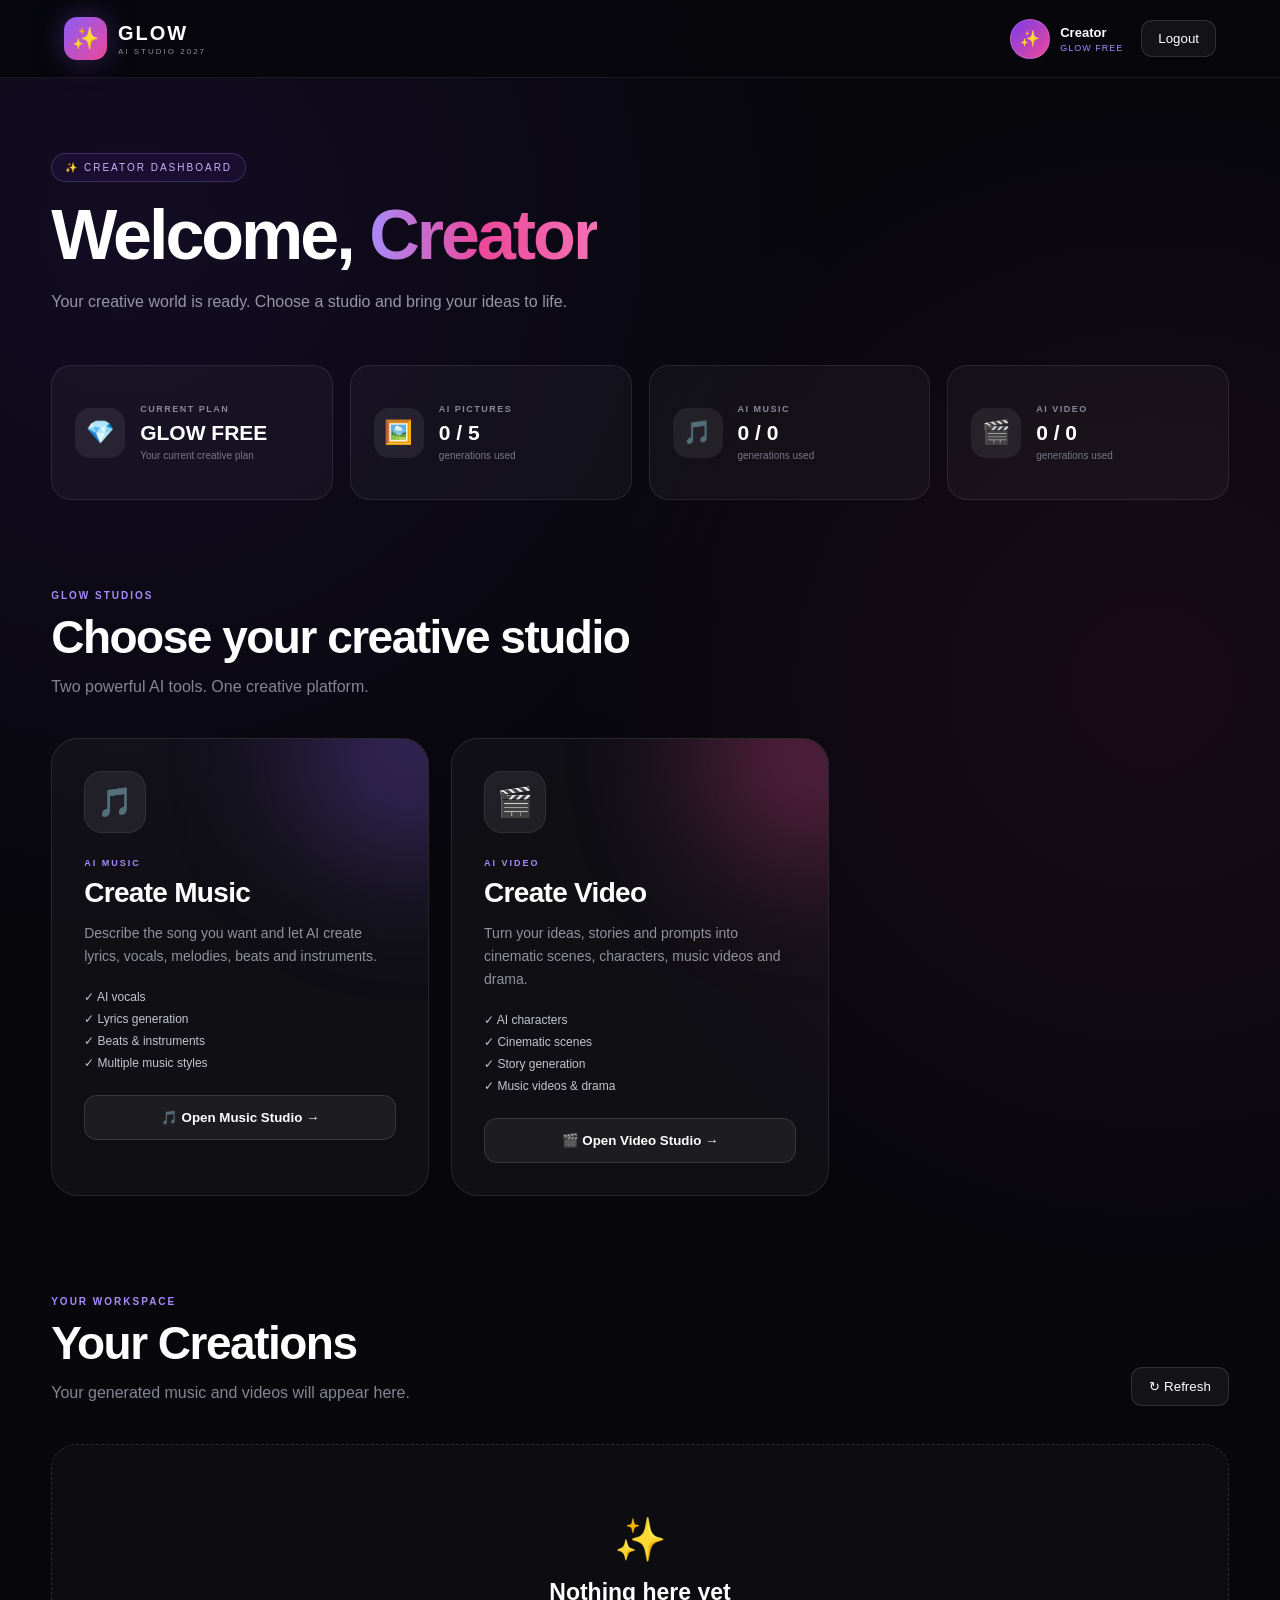
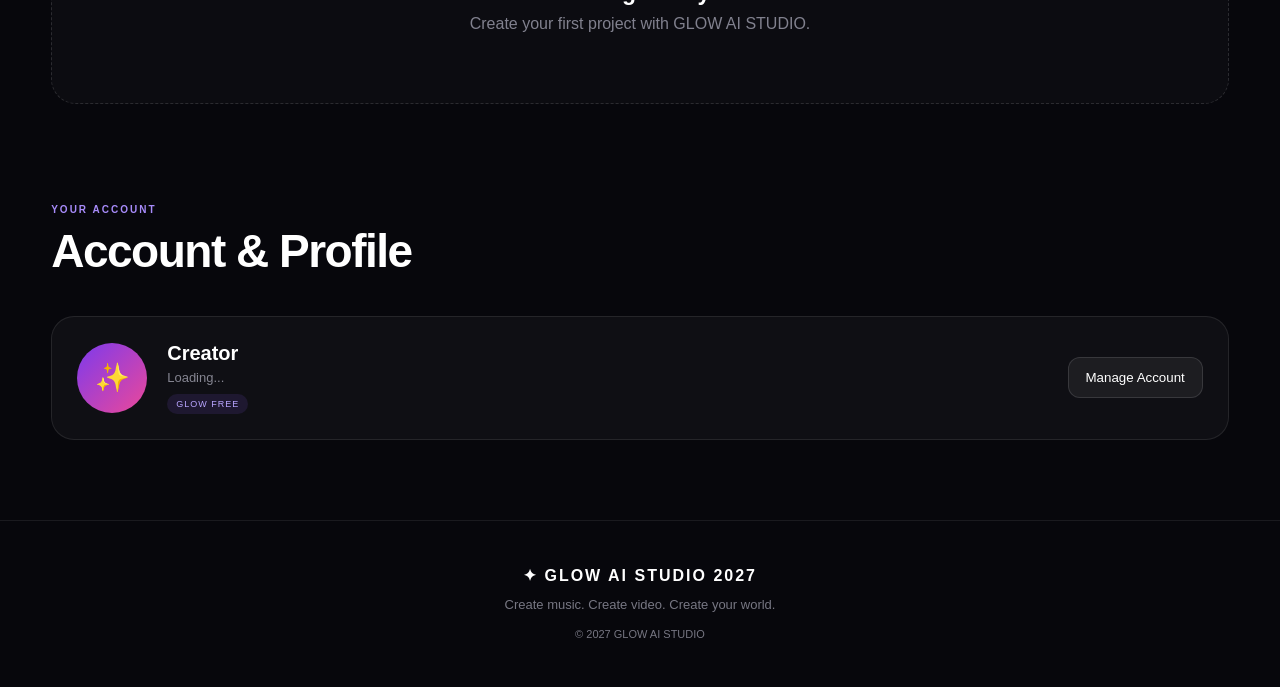
==== commit 212af87a: "Update dashboard.html" ====
--- a/dashboard.html
+++ b/dashboard.html
@@ -1,431 +1,341 @@
-<!DOCTYPE html><html lang="en"><head><meta charset="UTF-8">
-
-<meta
-    name="viewport"
-    content="width=device-width, initial-scale=1.0"
->
-
-<title>
-    GLOW AI STUDIO 2027 — Dashboard
-</title>
-
-<meta
-    name="description"
-    content="GLOW AI STUDIO 2027 creator dashboard."
->
-
-<link
-    rel="stylesheet"
-    href="/dashboard.css"
->
-
-<style>
-
-    /* =========================================
-       GLOW STUDIO POPUP
-    ========================================= */
-
-    #glowStudioModal {
-
-        position: fixed;
-
-        inset: 0;
-
-        width: 100%;
-        height: 100%;
-
-        background:
-            rgba(4, 2, 15, 0.88);
-
-        backdrop-filter:
-            blur(14px);
-
-        -webkit-backdrop-filter:
-            blur(14px);
-
-        display: none;
-
-        align-items: center;
-        justify-content: center;
-
-        padding: 20px;
-
-        z-index: 99999;
-
-        overflow-y: auto;
-    }
-
-
-    #glowStudioModal.active {
-
-        display: flex;
-    }
-
-
-    .glow-modal-box {
-
-        position: relative;
-
-        width: 100%;
-
-        max-width: 650px;
-
-        max-height: 90vh;
-
-        overflow-y: auto;
-
-        background:
-            linear-gradient(
-                145deg,
-                rgba(29, 17, 55, 0.98),
-                rgba(10, 7, 25, 0.98)
-            );
-
-        border:
-            1px solid
-            rgba(255, 255, 255, 0.14);
-
-        border-radius: 24px;
-
-        padding: 28px;
-
-        box-shadow:
-            0 30px 100px
-            rgba(0, 0, 0, 0.65),
-            0 0 50px
-            rgba(180, 70, 255, 0.15);
-
-        color: #ffffff;
-    }
-
-
-    .glow-modal-close {
-
-        position: absolute;
-
-        top: 14px;
-        right: 16px;
-
-        width: 42px;
-        height: 42px;
-
-        border: 0;
-
-        border-radius: 50%;
-
-        background:
-            rgba(255, 255, 255, 0.08);
-
-        color: #ffffff;
-
-        font-size: 28px;
-
-        cursor: pointer;
-
-        display: flex;
-
-        align-items: center;
-        justify-content: center;
-
-        transition: 0.2s;
-    }
-
-
-    .glow-modal-close:hover {
-
-        background:
-            rgba(255, 80, 150, 0.25);
-
-        transform:
-            rotate(90deg);
-    }
-
-
-    .glow-modal-badge {
-
-        display: inline-block;
-
-        padding:
-            7px 13px;
-
-        border-radius: 999px;
-
-        background:
-            rgba(180, 70, 255, 0.14);
-
-        border:
-            1px solid
-            rgba(210, 100, 255, 0.25);
-
-        color:
-            #d99cff;
-
-        font-size: 12px;
-
-        font-weight: 700;
-
-        letter-spacing: 1px;
-
-        margin-bottom: 12px;
-    }
-
-
-    .glow-modal-box h2 {
-
-        margin:
-            0 0 8px;
-
-        font-size:
-            clamp(26px, 5vw, 36px);
-    }
-
-
-    .glow-modal-box p {
-
-        color:
-            rgba(255,255,255,0.68);
-
-        line-height:
-            1.6;
-
-        margin-bottom:
-            24px;
-    }
-
-
-    .glow-form {
-
-        display:
-            flex;
-
-        flex-direction:
-            column;
-
-        gap:
-            14px;
-    }
-
-
-    .glow-form label {
-
-        font-size:
-            14px;
-
-        font-weight:
-            600;
-
-        color:
-            rgba(255,255,255,0.85);
-    }
-
-
-    .glow-form textarea,
-    .glow-form select {
-
-        width:
-            100%;
-
-        box-sizing:
-            border-box;
-
-        border:
-            1px solid
-            rgba(255,255,255,0.13);
-
-        background:
-            rgba(255,255,255,0.06);
-
-        color:
-            #ffffff;
-
-        border-radius:
-            14px;
-
-        padding:
-            14px;
-
-        font-size:
-            15px;
-
-        outline:
-            none;
-    }
-
-
-    .glow-form textarea {
-
-        min-height:
-            150px;
-
-        resize:
-            vertical;
-    }
-
-
-    .glow-form select option {
-
-        background:
-            #171027;
-
-        color:
-            #ffffff;
-    }
-
-
-    .glow-form textarea:focus,
-    .glow-form select:focus {
-
-        border-color:
-            rgba(210, 100, 255, 0.65);
-
-        box-shadow:
-            0 0 0 3px
-            rgba(180, 70, 255, 0.10);
-    }
-
-
-    .glow-generate-btn {
-
-        border:
-            0;
-
-        border-radius:
-            14px;
-
-        padding:
-            15px 20px;
-
-        background:
-            linear-gradient(
-                135deg,
-                #a855f7,
-                #ec4899
-            );
-
-        color:
-            #ffffff;
-
-        font-size:
-            15px;
-
-        font-weight:
-            800;
-
-        cursor:
-            pointer;
-
-        margin-top:
-            8px;
-
-        box-shadow:
-            0 12px 30px
-            rgba(168, 85, 247, 0.25);
-    }
-
-
-    .glow-generate-btn:disabled {
-
-        opacity:
-            0.55;
-
-        cursor:
-            wait;
-    }
-
-
-    .glow-message {
-
-        display:
-            none;
-
-        margin-top:
-            18px;
-
-        padding:
-            14px;
-
-        border-radius:
-            14px;
-
-        background:
-            rgba(255,255,255,0.06);
-
-        border:
-            1px solid
-            rgba(255,255,255,0.10);
-
-        line-height:
-            1.5;
-    }
-
-
-    @media (max-width: 600px) {
+<!DOCTYPE html>
+<html lang="en">
+
+<head>
+
+    <meta charset="UTF-8">
+
+    <meta
+        name="viewport"
+        content="width=device-width, initial-scale=1.0"
+    >
+
+    <title>GLOW AI STUDIO 2027 — Dashboard</title>
+
+    <meta
+        name="description"
+        content="GLOW AI STUDIO 2027 creator dashboard."
+    >
+
+    <link
+        rel="stylesheet"
+        href="/dashboard.css"
+    >
+
+    <style>
+
+        /* =========================================
+           GLOW STUDIO POPUP
+        ========================================= */
 
         #glowStudioModal {
-
-            padding:
-                10px;
-        }
-
+            position: fixed !important;
+            inset: 0 !important;
+            width: 100% !important;
+            height: 100% !important;
+
+            display: none;
+
+            align-items: center;
+            justify-content: center;
+
+            padding: 20px;
+
+            box-sizing: border-box;
+
+            background: rgba(4, 2, 15, 0.90);
+
+            backdrop-filter: blur(14px);
+            -webkit-backdrop-filter: blur(14px);
+
+            z-index: 999999 !important;
+
+            overflow-y: auto;
+
+            pointer-events: auto;
+        }
+
+        #glowStudioModal.active {
+            display: flex !important;
+        }
 
         .glow-modal-box {
-
-            padding:
-                22px;
-
-            border-radius:
-                20px;
-
-            max-height:
-                94vh;
-        }
-
-    }
-
-</style>
-
-</head><body><!-- =========================================
+            position: relative;
+
+            width: 100%;
+            max-width: 650px;
+            max-height: 90vh;
+
+            overflow-y: auto;
+
+            box-sizing: border-box;
+
+            background:
+                linear-gradient(
+                    145deg,
+                    rgba(29, 17, 55, 0.99),
+                    rgba(10, 7, 25, 0.99)
+                );
+
+            border:
+                1px solid
+                rgba(255,255,255,0.14);
+
+            border-radius: 24px;
+
+            padding: 28px;
+
+            color: #ffffff;
+
+            box-shadow:
+                0 30px 100px rgba(0,0,0,0.75),
+                0 0 60px rgba(180,70,255,0.20);
+
+            z-index: 1000000;
+
+            pointer-events: auto;
+        }
+
+        .glow-modal-close {
+            position: absolute;
+
+            top: 14px;
+            right: 16px;
+
+            width: 42px;
+            height: 42px;
+
+            border: 0;
+            border-radius: 50%;
+
+            background: rgba(255,255,255,0.08);
+
+            color: #ffffff;
+
+            font-size: 28px;
+
+            cursor: pointer;
+
+            display: flex;
+            align-items: center;
+            justify-content: center;
+
+            z-index: 10;
+        }
+
+        .glow-modal-close:hover {
+            background: rgba(255,80,150,0.25);
+            transform: rotate(90deg);
+        }
+
+        .glow-modal-badge {
+            display: inline-block;
+
+            padding: 7px 13px;
+
+            border-radius: 999px;
+
+            background: rgba(180,70,255,0.14);
+
+            border:
+                1px solid
+                rgba(210,100,255,0.25);
+
+            color: #d99cff;
+
+            font-size: 12px;
+
+            font-weight: 700;
+
+            letter-spacing: 1px;
+
+            margin-bottom: 12px;
+        }
+
+        .glow-modal-box h2 {
+            margin: 0 0 8px;
+
+            font-size:
+                clamp(26px, 5vw, 36px);
+        }
+
+        .glow-modal-box p {
+            color:
+                rgba(255,255,255,0.68);
+
+            line-height: 1.6;
+
+            margin-bottom: 24px;
+        }
+
+        .glow-form {
+            display: flex;
+            flex-direction: column;
+            gap: 14px;
+        }
+
+        .glow-form label {
+            font-size: 14px;
+
+            font-weight: 600;
+
+            color:
+                rgba(255,255,255,0.85);
+        }
+
+        .glow-form textarea,
+        .glow-form select {
+            width: 100%;
+
+            box-sizing: border-box;
+
+            border:
+                1px solid
+                rgba(255,255,255,0.13);
+
+            background:
+                rgba(255,255,255,0.06);
+
+            color: #ffffff;
+
+            border-radius: 14px;
+
+            padding: 14px;
+
+            font-size: 15px;
+
+            outline: none;
+        }
+
+        .glow-form textarea {
+            min-height: 150px;
+            resize: vertical;
+        }
+
+        .glow-form select option {
+            background: #171027;
+            color: #ffffff;
+        }
+
+        .glow-form textarea:focus,
+        .glow-form select:focus {
+            border-color:
+                rgba(210,100,255,0.65);
+
+            box-shadow:
+                0 0 0 3px
+                rgba(180,70,255,0.10);
+        }
+
+        .glow-generate-btn {
+            border: 0;
+
+            border-radius: 14px;
+
+            padding: 15px 20px;
+
+            background:
+                linear-gradient(
+                    135deg,
+                    #a855f7,
+                    #ec4899
+                );
+
+            color: #ffffff;
+
+            font-size: 15px;
+
+            font-weight: 800;
+
+            cursor: pointer;
+
+            margin-top: 8px;
+
+            box-shadow:
+                0 12px 30px
+                rgba(168,85,247,0.25);
+        }
+
+        .glow-generate-btn:disabled {
+            opacity: 0.55;
+            cursor: wait;
+        }
+
+        .glow-message {
+            display: none;
+
+            margin-top: 18px;
+
+            padding: 14px;
+
+            border-radius: 14px;
+
+            background:
+                rgba(255,255,255,0.06);
+
+            border:
+                1px solid
+                rgba(255,255,255,0.10);
+
+            line-height: 1.5;
+        }
+
+        /* =========================================
+           BUTTON SAFETY
+        ========================================= */
+
+        .studio-action,
+        .profile-btn,
+        .refresh-btn,
+        .logout-btn {
+            position: relative;
+            z-index: 5;
+            pointer-events: auto !important;
+            cursor: pointer !important;
+        }
+
+        @media (max-width: 600px) {
+
+            #glowStudioModal {
+                padding: 10px;
+            }
+
+            .glow-modal-box {
+                padding: 22px;
+                border-radius: 20px;
+                max-height: 94vh;
+            }
+
+        }
+
+    </style>
+
+</head>
+
+
+<body>
+
+
+<!-- =========================================
      HEADER
-========================================= --><header class="dashboard-header"><div class="brand">
-
-    <div class="brand-icon">
-        ✨
-    </div>
-
-    <div class="brand-text">
-
-        <strong>
-            GLOW
-        </strong>
-
-        <small>
-            AI STUDIO 2027
-        </small>
-
-    </div>
-
-</div>
-
-
-<div class="header-right">
-
-    <div class="user-mini">
-
-        <div
-            class="user-avatar"
-            id="userAvatar"
-        >
+========================================= -->
+
+<header class="dashboard-header">
+
+    <div class="brand">
+
+        <div class="brand-icon">
             ✨
         </div>
 
-        <div class="user-info">
-
-            <strong id="headerUsername">
-                Creator
+        <div class="brand-text">
+
+            <strong>
+                GLOW
             </strong>
 
-            <small id="headerPlan">
-                GLOW FREE
+            <small>
+                AI STUDIO 2027
             </small>
 
         </div>
@@ -433,558 +343,597 @@
     </div>
 
 
-    <button
-        class="logout-btn"
-        type="button"
-        onclick="glowLogout()"
-    >
-        Logout
-    </button>
-
-</div>
-
-</header><!-- =========================================
+    <div class="header-right">
+
+        <div class="user-mini">
+
+            <div
+                class="user-avatar"
+                id="userAvatar"
+            >
+                ✨
+            </div>
+
+            <div class="user-info">
+
+                <strong id="headerUsername">
+                    Creator
+                </strong>
+
+                <small id="headerPlan">
+                    GLOW FREE
+                </small>
+
+            </div>
+
+        </div>
+
+
+        <button
+            class="logout-btn"
+            id="logoutButton"
+            type="button"
+        >
+            Logout
+        </button>
+
+    </div>
+
+</header>
+
+
+
+<!-- =========================================
      DASHBOARD
-========================================= --><main class="dashboard"><!-- WELCOME -->
-
-<section class="welcome-section">
-
-    <div>
-
-        <div class="dashboard-badge">
-            ✨ CREATOR DASHBOARD
+========================================= -->
+
+<main class="dashboard">
+
+
+    <!-- WELCOME -->
+
+    <section class="welcome-section">
+
+        <div>
+
+            <div class="dashboard-badge">
+                ✨ CREATOR DASHBOARD
+            </div>
+
+            <h1>
+                Welcome,
+                <span id="welcomeUsername">
+                    Creator
+                </span>
+            </h1>
+
+            <p>
+                Your creative world is ready.
+                Choose a studio and bring your ideas to life.
+            </p>
+
         </div>
 
-        <h1>
-            Welcome,
-            <span id="welcomeUsername">
-                Creator
-            </span>
-        </h1>
-
-        <p>
-            Your creative world is ready.
-            Choose a studio and bring your ideas to life.
-        </p>
-
-    </div>
-
-</section>
-
-
-
-<!-- OVERVIEW -->
-
-<section class="account-overview">
-
-
-    <div class="overview-card">
-
-        <div class="overview-icon">
-            💎
+    </section>
+
+
+
+    <!-- OVERVIEW -->
+
+    <section class="account-overview">
+
+
+        <div class="overview-card">
+
+            <div class="overview-icon">
+                💎
+            </div>
+
+            <div class="overview-content">
+
+                <span>
+                    CURRENT PLAN
+                </span>
+
+                <strong id="planName">
+                    GLOW FREE
+                </strong>
+
+                <small>
+                    Your current creative plan
+                </small>
+
+            </div>
+
         </div>
 
-        <div class="overview-content">
-
-            <span>
-                CURRENT PLAN
-            </span>
-
-            <strong id="planName">
-                GLOW FREE
-            </strong>
-
-            <small>
-                Your current creative plan
-            </small>
+
+        <div class="overview-card">
+
+            <div class="overview-icon">
+                🖼️
+            </div>
+
+            <div class="overview-content">
+
+                <span>
+                    AI PICTURES
+                </span>
+
+                <strong id="imageUsage">
+                    0 / 5
+                </strong>
+
+                <small>
+                    generations used
+                </small>
+
+            </div>
 
         </div>
 
-    </div>
-
-
-    <div class="overview-card">
-
-        <div class="overview-icon">
-            🖼️
-        </div>
-
-        <div class="overview-content">
-
-            <span>
-                AI PICTURES
-            </span>
-
-            <strong id="imageUsage">
-                0 / 5
-            </strong>
-
-            <small>
-                generations used
-            </small>
-
-        </div>
-
-    </div>
-
-
-    <div class="overview-card">
-
-        <div class="overview-icon">
-            🎵
-        </div>
-
-        <div class="overview-content">
-
-            <span>
-                AI MUSIC
-            </span>
-
-            <strong id="musicUsage">
-                0 / 0
-            </strong>
-
-            <small>
-                generations used
-            </small>
-
-        </div>
-
-    </div>
-
-
-    <div class="overview-card">
-
-        <div class="overview-icon">
-            🎬
-        </div>
-
-        <div class="overview-content">
-
-            <span>
-                AI VIDEO
-            </span>
-
-            <strong id="videoUsage">
-                0 / 0
-            </strong>
-
-            <small>
-                generations used
-            </small>
-
-        </div>
-
-    </div>
-
-</section>
-
-
-
-<!-- =====================================
-     STUDIOS
-====================================== -->
-
-<section class="studio-section">
-
-    <div class="section-heading">
-
-        <div class="section-label">
-            GLOW STUDIOS
-        </div>
-
-        <h2>
-            Choose your creative studio
-        </h2>
-
-        <p>
-            Two powerful AI tools.
-            One creative platform.
-        </p>
-
-    </div>
-
-
-    <div class="dashboard-studio-grid">
-
-
-        <!-- MUSIC -->
-
-        <article class="dashboard-studio-card music-studio">
-
-            <div class="studio-glow"></div>
-
-            <div class="dashboard-card-icon">
+
+        <div class="overview-card">
+
+            <div class="overview-icon">
                 🎵
             </div>
 
-            <div class="studio-label">
-                AI MUSIC
+            <div class="overview-content">
+
+                <span>
+                    AI MUSIC
+                </span>
+
+                <strong id="musicUsage">
+                    0 / 0
+                </strong>
+
+                <small>
+                    generations used
+                </small>
+
             </div>
 
-            <h3>
-                Create Music
-            </h3>
-
-            <p>
-                Describe the song you want and let AI
-                create lyrics, vocals, melodies,
-                beats and instruments.
-            </p>
-
-            <div class="studio-features">
-
-                <span>
-                    ✓ AI vocals
-                </span>
-
-                <span>
-                    ✓ Lyrics generation
-                </span>
-
-                <span>
-                    ✓ Beats & instruments
-                </span>
-
-                <span>
-                    ✓ Multiple music styles
-                </span>
-
-            </div>
-
-
-            <button
-                class="studio-action"
-                type="button"
-                onclick="openGlowStudio('music')"
-            >
-                🎵 Open Music Studio →
-            </button>
-
-        </article>
-
-
-
-        <!-- VIDEO -->
-
-        <article class="dashboard-studio-card video-studio">
-
-            <div class="studio-glow"></div>
-
-            <div class="dashboard-card-icon">
+        </div>
+
+
+        <div class="overview-card">
+
+            <div class="overview-icon">
                 🎬
             </div>
 
-            <div class="studio-label">
-                AI VIDEO
+            <div class="overview-content">
+
+                <span>
+                    AI VIDEO
+                </span>
+
+                <strong id="videoUsage">
+                    0 / 0
+                </strong>
+
+                <small>
+                    generations used
+                </small>
+
             </div>
 
-            <h3>
-                Create Video
-            </h3>
+        </div>
+
+    </section>
+
+
+
+    <!-- =====================================
+         STUDIOS
+    ====================================== -->
+
+    <section class="studio-section">
+
+        <div class="section-heading">
+
+            <div class="section-label">
+                GLOW STUDIOS
+            </div>
+
+            <h2>
+                Choose your creative studio
+            </h2>
 
             <p>
-                Turn your ideas, stories and prompts
-                into cinematic scenes, characters,
-                music videos and drama.
+                Two powerful AI tools.
+                One creative platform.
             </p>
 
-            <div class="studio-features">
-
-                <span>
-                    ✓ AI characters
-                </span>
-
-                <span>
-                    ✓ Cinematic scenes
-                </span>
-
-                <span>
-                    ✓ Story generation
-                </span>
-
-                <span>
-                    ✓ Music videos & drama
-                </span>
+        </div>
+
+
+        <div class="dashboard-studio-grid">
+
+
+            <!-- MUSIC -->
+
+            <article class="dashboard-studio-card music-studio">
+
+                <div class="studio-glow"></div>
+
+                <div class="dashboard-card-icon">
+                    🎵
+                </div>
+
+                <div class="studio-label">
+                    AI MUSIC
+                </div>
+
+                <h3>
+                    Create Music
+                </h3>
+
+                <p>
+                    Describe the song you want and let AI
+                    create lyrics, vocals, melodies,
+                    beats and instruments.
+                </p>
+
+                <div class="studio-features">
+
+                    <span>✓ AI vocals</span>
+                    <span>✓ Lyrics generation</span>
+                    <span>✓ Beats & instruments</span>
+                    <span>✓ Multiple music styles</span>
+
+                </div>
+
+
+                <button
+                    class="studio-action"
+                    id="musicStudioButton"
+                    type="button"
+                >
+                    🎵 Open Music Studio →
+                </button>
+
+            </article>
+
+
+
+            <!-- VIDEO -->
+
+            <article class="dashboard-studio-card video-studio">
+
+                <div class="studio-glow"></div>
+
+                <div class="dashboard-card-icon">
+                    🎬
+                </div>
+
+                <div class="studio-label">
+                    AI VIDEO
+                </div>
+
+                <h3>
+                    Create Video
+                </h3>
+
+                <p>
+                    Turn your ideas, stories and prompts
+                    into cinematic scenes, characters,
+                    music videos and drama.
+                </p>
+
+                <div class="studio-features">
+
+                    <span>✓ AI characters</span>
+                    <span>✓ Cinematic scenes</span>
+                    <span>✓ Story generation</span>
+                    <span>✓ Music videos & drama</span>
+
+                </div>
+
+
+                <button
+                    class="studio-action"
+                    id="videoStudioButton"
+                    type="button"
+                >
+                    🎬 Open Video Studio →
+                </button>
+
+            </article>
+
+        </div>
+
+    </section>
+
+
+
+    <!-- =====================================
+         WORKSPACE
+    ====================================== -->
+
+    <section class="creations-section">
+
+        <div class="section-heading creations-heading">
+
+            <div>
+
+                <div class="section-label">
+                    YOUR WORKSPACE
+                </div>
+
+                <h2>
+                    Your Creations
+                </h2>
+
+                <p>
+                    Your generated music and videos
+                    will appear here.
+                </p>
 
             </div>
 
 
             <button
-                class="studio-action"
+                class="refresh-btn"
+                id="refreshButton"
                 type="button"
-                onclick="openGlowStudio('video')"
             >
-                🎬 Open Video Studio →
+                ↻ Refresh
             </button>
 
-        </article>
-
-    </div>
-
-</section>
-
-
-
-<!-- =====================================
-     WORKSPACE
-====================================== -->
-
-<section class="creations-section">
-
-    <div class="section-heading creations-heading">
-
-        <div>
+        </div>
+
+
+        <div
+            class="creations-grid"
+            id="creationsList"
+        >
+
+            <div class="empty-creations">
+
+                <div class="empty-icon">
+                    ✨
+                </div>
+
+                <h3>
+                    Nothing here yet
+                </h3>
+
+                <p>
+                    Create your first project with
+                    GLOW AI STUDIO.
+                </p>
+
+            </div>
+
+        </div>
+
+    </section>
+
+
+
+    <!-- =====================================
+         ACCOUNT
+    ====================================== -->
+
+    <section class="profile-section">
+
+        <div class="section-heading">
 
             <div class="section-label">
-                YOUR WORKSPACE
+                YOUR ACCOUNT
             </div>
 
             <h2>
-                Your Creations
+                Account & Profile
             </h2>
 
-            <p>
-                Your generated music and videos
-                will appear here.
-            </p>
-
         </div>
 
 
-        <button
-            class="refresh-btn"
-            type="button"
-            onclick="refreshGlowCreations()"
-        >
-            ↻ Refresh
-        </button>
-
-    </div>
-
-
-    <div
-        class="creations-grid"
-        id="creationsList"
-    >
-
-        <div class="empty-creations">
-
-            <div class="empty-icon">
+        <div class="profile-card">
+
+            <div
+                class="profile-avatar"
+                id="profileAvatar"
+            >
                 ✨
             </div>
 
-            <h3>
-                Nothing here yet
-            </h3>
-
-            <p>
-                Create your first project with
-                GLOW AI STUDIO.
-            </p>
+
+            <div class="profile-details">
+
+                <h3 id="profileUsername">
+                    Creator
+                </h3>
+
+                <p id="profileEmail">
+                    Loading...
+                </p>
+
+                <span
+                    class="profile-plan"
+                    id="profilePlan"
+                >
+                    GLOW FREE
+                </span>
+
+            </div>
+
+
+            <button
+                class="profile-btn"
+                id="accountButton"
+                type="button"
+            >
+                Manage Account
+            </button>
 
         </div>
 
-    </div>
-
-</section>
-
-
-
-<!-- =====================================
-     ACCOUNT
-====================================== -->
-
-<section class="profile-section">
-
-    <div class="section-heading">
-
-        <div class="section-label">
-            YOUR ACCOUNT
-        </div>
-
-        <h2>
-            Account & Profile
-        </h2>
-
-    </div>
-
-
-    <div class="profile-card">
-
-        <div
-            class="profile-avatar"
-            id="profileAvatar"
-        >
-            ✨
-        </div>
-
-
-        <div class="profile-details">
-
-            <h3 id="profileUsername">
-                Creator
-            </h3>
-
-            <p id="profileEmail">
-                Loading...
-            </p>
-
-            <span
-                class="profile-plan"
-                id="profilePlan"
-            >
-                GLOW FREE
-            </span>
-
-        </div>
-
-
-        <button
-            class="profile-btn"
-            type="button"
-            onclick="openGlowAccount()"
-        >
-            Manage Account
-        </button>
-
-    </div>
-
-</section>
-
-</main><!-- =========================================
+    </section>
+
+</main>
+
+
+
+<!-- =========================================
      STUDIO POPUP
-========================================= --><div
+========================================= -->
+
+<div
     id="glowStudioModal"
     aria-hidden="true"
-><div class="glow-modal-box">
-
-    <button
-        class="glow-modal-close"
-        type="button"
-        onclick="closeGlowStudio()"
-        aria-label="Close"
-    >
-        ×
-    </button>
-
-
-    <div id="glowStudioContent">
-
-        <div class="glow-modal-badge">
-            GLOW STUDIO
+>
+
+    <div class="glow-modal-box">
+
+        <button
+            class="glow-modal-close"
+            id="studioCloseButton"
+            type="button"
+            aria-label="Close"
+        >
+            ×
+        </button>
+
+
+        <div id="glowStudioContent">
+
+            <div class="glow-modal-badge">
+                GLOW STUDIO
+            </div>
+
+            <h2>
+                ✨ Creative Studio
+            </h2>
+
+            <p>
+                Choose a studio to begin creating.
+            </p>
+
         </div>
 
-        <h2>
-            ✨ Creative Studio
-        </h2>
-
-        <p>
-            Choose a studio to begin creating.
-        </p>
-
     </div>
 
 </div>
 
-</div><!-- =========================================
+
+
+<!-- =========================================
      ACCOUNT POPUP
-========================================= --><div
+========================================= -->
+
+<div
     id="accountModal"
     class="modal"
     aria-hidden="true"
-><div class="modal-box">
-
-    <button
-        class="close-btn"
-        type="button"
-        onclick="closeGlowAccount()"
-    >
-        ×
-    </button>
-
-
-    <div class="studio-modal-header">
-
-        <div class="studio-modal-badge">
-            GLOW ACCOUNT
+>
+
+    <div class="modal-box">
+
+        <button
+            class="close-btn"
+            id="accountCloseButton"
+            type="button"
+        >
+            ×
+        </button>
+
+
+        <div class="studio-modal-header">
+
+            <div class="studio-modal-badge">
+                GLOW ACCOUNT
+            </div>
+
+            <h2>
+                👤 My Account
+            </h2>
+
+            <p>
+                Manage your GLOW account.
+            </p>
+
         </div>
 
-        <h2>
-            👤 My Account
-        </h2>
-
-        <p>
-            Manage your GLOW account.
-        </p>
+
+        <div class="account-information">
+
+            <p>
+                <strong>Username</strong>
+            </p>
+
+            <p id="accountUsername">
+                Creator
+            </p>
+
+            <br>
+
+            <p>
+                <strong>Email</strong>
+            </p>
+
+            <p id="accountEmail">
+                Loading...
+            </p>
+
+            <br>
+
+            <p>
+                <strong>Plan</strong>
+            </p>
+
+            <p id="accountPlan">
+                GLOW FREE
+            </p>
+
+        </div>
 
     </div>
 
-
-    <div class="account-information">
-
-        <p>
-            <strong>
-                Username
-            </strong>
-        </p>
-
-        <p id="accountUsername">
-            Creator
-        </p>
-
-
-        <br>
-
-
-        <p>
-            <strong>
-                Email
-            </strong>
-        </p>
-
-        <p id="accountEmail">
-            Loading...
-        </p>
-
-
-        <br>
-
-
-        <p>
-            <strong>
-                Plan
-            </strong>
-        </p>
-
-        <p id="accountPlan">
-            GLOW FREE
-        </p>
-
+</div>
+
+
+
+<!-- =========================================
+     FOOTER
+========================================= -->
+
+<footer>
+
+    <div class="footer-logo">
+        ✦ GLOW AI STUDIO 2027
     </div>
 
-</div>
-
-</div><!-- =========================================
-     FOOTER
-========================================= --><footer><div class="footer-logo">
-    ✦ GLOW AI STUDIO 2027
-</div>
-
-<p>
-    Create music. Create video.
-    Create your world.
-</p>
-
-<small>
-    © 2027 GLOW AI STUDIO
-</small>
-
-</footer><script>
-
-/* =========================================
-   BASIC HELPERS
-========================================= */
+    <p>
+        Create music. Create video.
+        Create your world.
+    </p>
+
+    <small>
+        © 2027 GLOW AI STUDIO
+    </small>
+
+</footer>
+
+
+
+<script>
+
+/* =====================================================
+   GLOW AI STUDIO 2027
+   DASHBOARD BUTTON SYSTEM
+===================================================== */
+
+"use strict";
+
+
+/* =====================================================
+   HELPER
+===================================================== */
 
 function glowElement(id) {
 
@@ -993,9 +942,9 @@
 }
 
 
-/* =========================================
-   MUSIC STUDIO
-========================================= */
+/* =====================================================
+   OPEN STUDIO
+===================================================== */
 
 function openGlowStudio(type) {
 
@@ -1008,11 +957,10 @@
 
     if (!modal || !content) {
 
-        alert(
-            "GLOW Studio popup could not be opened."
-        );
+        alert("Studio popup is missing.");
 
         return;
+
     }
 
 
@@ -1046,1002 +994,1075 @@
                     id="glowMusicPrompt"
                     placeholder="Example: An emotional Afrobeats song about success and never giving up..."
                     required
-                ></textarea>            <label>
-                Music style
-            </label>
-
-            <select id="glowMusicGenre">
-
-                <option>
-                    Afrobeats
-                </option>
-
-                <option>
-                    Amapiano
-                </option>
-
-                <option>
-                    Afro Pop
-                </option>
-
-                <option>
-                    Hip Hop
-                </option>
-
-                <option>
-                    R&B
-                </option>
-
-                <option>
-                    Gospel
-                </option>
-
-                <option>
-                    Pop
-                </option>
-
-            </select>
-
-
-            <label>
-                Mood
-            </label>
-
-            <select id="glowMusicMood">
-
-                <option>
-                    Energetic
-                </option>
-
-                <option>
-                    Happy
-                </option>
-
-                <option>
-                    Emotional
-                </option>
-
-                <option>
-                    Romantic
-                </option>
-
-                <option>
-                    Chill
-                </option>
-
-            </select>
-
-
-            <button
-                class="glow-generate-btn"
-                type="submit"
+                ></textarea>
+
+                <label>
+                    Music style
+                </label>
+
+                <select id="glowMusicGenre">
+
+                    <option>Afrobeats</option>
+                    <option>Amapiano</option>
+                    <option>Afro Pop</option>
+                    <option>Hip Hop</option>
+                    <option>R&B</option>
+                    <option>Gospel</option>
+                    <option>Pop</option>
+
+                </select>
+
+                <label>
+                    Mood
+                </label>
+
+                <select id="glowMusicMood">
+
+                    <option>Energetic</option>
+                    <option>Happy</option>
+                    <option>Emotional</option>
+                    <option>Romantic</option>
+                    <option>Chill</option>
+
+                </select>
+
+                <button
+                    class="glow-generate-btn"
+                    id="generateMusicButton"
+                    type="submit"
+                >
+                    🎵 Generate Music
+                </button>
+
+            </form>
+
+            <div
+                id="glowMusicMessage"
+                class="glow-message"
+            ></div>
+
+        `;
+
+
+        const form =
+            glowElement("glowMusicForm");
+
+        if (form) {
+
+            form.addEventListener(
+                "submit",
+                generateGlowMusic
+            );
+
+        }
+
+    }
+
+
+    else if (type === "video") {
+
+        content.innerHTML = `
+
+            <div class="glow-modal-badge">
+                GLOW VIDEO
+            </div>
+
+            <h2>
+                🎬 Create Video
+            </h2>
+
+            <p>
+                Describe the cinematic video
+                you want GLOW AI to create.
+            </p>
+
+            <form
+                class="glow-form"
+                id="glowVideoForm"
             >
-                🎵 Generate Music
-            </button>
-
-        </form>
-
-        <div
-            id="glowMusicMessage"
-            class="glow-message"
-        ></div>
-
-    `;
-
-
-    glowElement("glowMusicForm")
-        .addEventListener(
-            "submit",
-            generateGlowMusic
+
+                <label>
+                    Describe your video
+                </label>
+
+                <textarea
+                    id="glowVideoPrompt"
+                    placeholder="Example: A cinematic Lagos night scene with a young artist walking through a futuristic city..."
+                    required
+                ></textarea>
+
+                <label>
+                    Duration
+                </label>
+
+                <select id="glowVideoDuration">
+
+                    <option value="5">
+                        5 seconds
+                    </option>
+
+                    <option value="10">
+                        10 seconds
+                    </option>
+
+                    <option value="15">
+                        15 seconds
+                    </option>
+
+                    <option value="30">
+                        30 seconds
+                    </option>
+
+                </select>
+
+                <button
+                    class="glow-generate-btn"
+                    id="generateVideoButton"
+                    type="submit"
+                >
+                    🎬 Generate Video
+                </button>
+
+            </form>
+
+            <div
+                id="glowVideoMessage"
+                class="glow-message"
+            ></div>
+
+        `;
+
+
+        const form =
+            glowElement("glowVideoForm");
+
+        if (form) {
+
+            form.addEventListener(
+                "submit",
+                generateGlowVideo
+            );
+
+        }
+
+    }
+
+
+    modal.classList.add("active");
+
+    modal.setAttribute(
+        "aria-hidden",
+        "false"
+    );
+
+    document.body.style.overflow = "hidden";
+
+}
+
+
+/* =====================================================
+   CLOSE STUDIO
+===================================================== */
+
+function closeGlowStudio() {
+
+    const modal =
+        glowElement("glowStudioModal");
+
+    if (!modal) return;
+
+    modal.classList.remove("active");
+
+    modal.setAttribute(
+        "aria-hidden",
+        "true"
+    );
+
+    document.body.style.overflow = "";
+
+}
+
+
+/* =====================================================
+   MUSIC GENERATION
+===================================================== */
+
+async function generateGlowMusic(event) {
+
+    event.preventDefault();
+
+    const button =
+        glowElement("generateMusicButton");
+
+    const message =
+        glowElement("glowMusicMessage");
+
+    const promptElement =
+        glowElement("glowMusicPrompt");
+
+    const genreElement =
+        glowElement("glowMusicGenre");
+
+    const moodElement =
+        glowElement("glowMusicMood");
+
+
+    if (!promptElement) return;
+
+
+    const prompt =
+        promptElement.value.trim();
+
+    const genre =
+        genreElement
+            ? genreElement.value
+            : "Afrobeats";
+
+    const mood =
+        moodElement
+            ? moodElement.value
+            : "Energetic";
+
+
+    if (!prompt) {
+
+        message.textContent =
+            "Please describe the music you want.";
+
+        message.style.display = "block";
+
+        return;
+
+    }
+
+
+    if (button) {
+
+        button.disabled = true;
+
+        button.textContent =
+            "🎵 Creating music...";
+
+    }
+
+
+    if (message) {
+
+        message.style.display = "block";
+
+        message.textContent =
+            "🎵 GLOW is sending your music request...";
+
+    }
+
+
+    try {
+
+        const response =
+            await fetch(
+                "/api/music",
+                {
+                    method: "POST",
+
+                    credentials: "include",
+
+                    headers: {
+                        "Content-Type":
+                            "application/json"
+                    },
+
+                    body: JSON.stringify({
+
+                        prompt: prompt,
+
+                        genre: genre,
+
+                        mood: mood,
+
+                        duration: 60
+
+                    })
+
+                }
+            );
+
+
+        const data =
+            await response.json();
+
+
+        if (!response.ok) {
+
+            throw new Error(
+                data.error ||
+                "Music generation failed."
+            );
+
+        }
+
+
+        if (message) {
+
+            message.textContent =
+                data.request_id
+                    ? "🎵 Music generation started successfully. Check Your Creations when it is ready."
+                    : "🎵 Music request submitted successfully.";
+
+        }
+
+
+        refreshGlowCreations();
+
+    }
+
+    catch (error) {
+
+        console.error(
+            "Music error:",
+            error
         );
 
+
+        if (message) {
+
+            message.textContent =
+                "❌ " +
+                (
+                    error.message ||
+                    "Music generation failed."
+                );
+
+        }
+
+    }
+
+    finally {
+
+        if (button) {
+
+            button.disabled = false;
+
+            button.textContent =
+                "🎵 Generate Music";
+
+        }
+
+    }
+
 }
 
 
-/* =====================================
-   VIDEO STUDIO
-====================================== */
-
-else if (type === "video") {
-
-    content.innerHTML = `
-
-        <div class="glow-modal-badge">
-            GLOW VIDEO
-        </div>
-
-        <h2>
-            🎬 Create Video
-        </h2>
-
-        <p>
-            Describe the cinematic video
-            you want GLOW AI to create.
-        </p>
-
-        <form
-            class="glow-form"
-            id="glowVideoForm"
-        >
-
-            <label>
-                Describe your video
-            </label>
-
-            <textarea
-                id="glowVideoPrompt"
-                placeholder="Example: A cinematic Lagos night scene with a young artist walking through a futuristic city..."
-                required
-            ></textarea>
-
-
-            <label>
-                Duration
-            </label>
-
-            <select id="glowVideoDuration">
-
-                <option value="5">
-                    5 seconds
-                </option>
-
-                <option value="10">
-                    10 seconds
-                </option>
-
-                <option value="15">
-                    15 seconds
-                </option>
-
-                <option value="30">
-                    30 seconds
-                </option>
-
-            </select>
-
-
-            <button
-                class="glow-generate-btn"
-                type="submit"
-            >
-                🎬 Generate Video
-            </button>
-
-        </form>
-
-
-        <div
-            id="glowVideoMessage"
-            class="glow-message"
-        ></div>
-
-    `;
-
-
-    glowElement("glowVideoForm")
-        .addEventListener(
-            "submit",
-            generateGlowVideo
+/* =====================================================
+   VIDEO GENERATION
+===================================================== */
+
+async function generateGlowVideo(event) {
+
+    event.preventDefault();
+
+
+    const button =
+        glowElement("generateVideoButton");
+
+    const message =
+        glowElement("glowVideoMessage");
+
+
+    const promptElement =
+        glowElement("glowVideoPrompt");
+
+    const durationElement =
+        glowElement("glowVideoDuration");
+
+
+    if (!promptElement) return;
+
+
+    const prompt =
+        promptElement.value.trim();
+
+
+    const duration =
+        durationElement
+            ? Number(durationElement.value)
+            : 5;
+
+
+    if (!prompt) {
+
+        message.textContent =
+            "Please describe the video you want.";
+
+        message.style.display = "block";
+
+        return;
+
+    }
+
+
+    if (button) {
+
+        button.disabled = true;
+
+        button.textContent =
+            "🎬 Creating video...";
+
+    }
+
+
+    if (message) {
+
+        message.style.display = "block";
+
+        message.textContent =
+            "🎬 GLOW is sending your video request...";
+
+    }
+
+
+    try {
+
+        const response =
+            await fetch(
+                "/api/video",
+                {
+                    method: "POST",
+
+                    credentials: "include",
+
+                    headers: {
+                        "Content-Type":
+                            "application/json"
+                    },
+
+                    body: JSON.stringify({
+
+                        prompt: prompt,
+
+                        duration: duration
+
+                    })
+
+                }
+            );
+
+
+        const data =
+            await response.json();
+
+
+        if (!response.ok) {
+
+            throw new Error(
+                data.error ||
+                "Video generation failed."
+            );
+
+        }
+
+
+        if (message) {
+
+            message.textContent =
+                data.request_id
+                    ? "🎬 Video generation started successfully. Check Your Creations when it is ready."
+                    : "🎬 Video request submitted successfully.";
+
+        }
+
+
+        refreshGlowCreations();
+
+    }
+
+    catch (error) {
+
+        console.error(
+            "Video error:",
+            error
         );
 
+
+        if (message) {
+
+            message.textContent =
+                "❌ " +
+                (
+                    error.message ||
+                    "Video generation failed."
+                );
+
+        }
+
+    }
+
+    finally {
+
+        if (button) {
+
+            button.disabled = false;
+
+            button.textContent =
+                "🎬 Generate Video";
+
+        }
+
+    }
+
 }
 
 
-modal.classList.add("active");
-
-modal.setAttribute(
-    "aria-hidden",
-    "false"
-);
-
-document.body.style.overflow =
-    "hidden";
+/* =====================================================
+   ACCOUNT
+===================================================== */
+
+function openGlowAccount() {
+
+    const modal =
+        glowElement("accountModal");
+
+    if (!modal) return;
+
+
+    modal.style.display = "flex";
+
+    modal.setAttribute(
+        "aria-hidden",
+        "false"
+    );
+
+    document.body.style.overflow =
+        "hidden";
 
 }
 
-/* =========================================
-CLOSE STUDIO
-========================================= */
-
-function closeGlowStudio() {
-
-const modal =
-    glowElement("glowStudioModal");
-
-if (!modal) return;
-
-modal.classList.remove("active");
-
-modal.setAttribute(
-    "aria-hidden",
-    "true"
-);
-
-document.body.style.overflow =
-    "";
+
+function closeGlowAccount() {
+
+    const modal =
+        glowElement("accountModal");
+
+    if (!modal) return;
+
+
+    modal.style.display = "none";
+
+    modal.setAttribute(
+        "aria-hidden",
+        "true"
+    );
+
+    document.body.style.overflow = "";
 
 }
 
-/* =========================================
-MUSIC GENERATION
-========================================= */
-
-async function generateGlowMusic(event) {
-
-event.preventDefault();
-
-
-const button =
-    document.querySelector(
-        "#glowMusicForm button"
-    );
-
-const message =
-    glowElement(
-        "glowMusicMessage"
-    );
-
-
-const prompt =
-    glowElement(
-        "glowMusicPrompt"
-    ).value.trim();
-
-
-const genre =
-    glowElement(
-        "glowMusicGenre"
-    ).value;
-
-
-const mood =
-    glowElement(
-        "glowMusicMood"
-    ).value;
-
-
-if (!prompt) {
-
-    return;
-}
-
-
-button.disabled =
-    true;
-
-button.textContent =
-    "🎵 Creating music...";
-
-
-message.style.display =
-    "block";
-
-message.textContent =
-    "🎵 GLOW is sending your music request...";
-
-
-try {
-
-    const response =
+
+/* =====================================================
+   LOGOUT
+===================================================== */
+
+async function glowLogout() {
+
+    try {
+
         await fetch(
-            "/api/music",
+            "/api/auth/logout",
             {
                 method: "POST",
-
-                credentials:
-                    "include",
-
-                headers: {
-                    "Content-Type":
-                        "application/json"
-                },
-
-                body:
-                    JSON.stringify({
-
-                        prompt:
-                            prompt,
-
-                        genre:
-                            genre,
-
-                        mood:
-                            mood,
-
-                        duration:
-                            60
-
-                    })
+                credentials: "include"
             }
         );
 
-
-    const data =
-        await response.json();
-
-
-    if (!response.ok) {
-
-        throw new Error(
-            data.error ||
-            "Music generation failed."
+    }
+
+    catch (error) {
+
+        console.error(
+            "Logout error:",
+            error
         );
+
     }
 
 
-    message.textContent =
-        data.request_id
-            ? "🎵 Music generation started. Your creation will appear in your workspace when ready."
-            : "🎵 Music request submitted successfully.";
+    window.location.href =
+        "/login.html";
 
 }
 
-catch (error) {
-
-    console.error(
-        error
-    );
-
-    message.textContent =
-        "❌ " +
-        error.message;
-
-}
-
-finally {
-
-    button.disabled =
-        false;
-
-    button.textContent =
-        "🎵 Generate Music";
-
-}
-
-}
-
-/* =========================================
-VIDEO GENERATION
-========================================= */
-
-async function generateGlowVideo(event) {
-
-event.preventDefault();
-
-
-const button =
-    document.querySelector(
-        "#glowVideoForm button"
-    );
-
-
-const message =
-    glowElement(
-        "glowVideoMessage"
-    );
-
-
-const prompt =
-    glowElement(
-        "glowVideoPrompt"
-    ).value.trim();
-
-
-const duration =
-    Number(
-        glowElement(
-            "glowVideoDuration"
-        ).value
-    );
-
-
-if (!prompt) {
-
-    return;
-}
-
-
-button.disabled =
-    true;
-
-button.textContent =
-    "🎬 Creating video...";
-
-
-message.style.display =
-    "block";
-
-message.textContent =
-    "🎬 GLOW is sending your video request...";
-
-
-try {
-
-    const response =
-        await fetch(
-            "/api/video",
-            {
-                method: "POST",
-
-                credentials:
-                    "include",
-
-                headers: {
-                    "Content-Type":
-                        "application/json"
-                },
-
-                body:
-                    JSON.stringify({
-
-                        prompt:
-                            prompt,
-
-                        duration:
-                            duration
-
-                    })
+
+/* =====================================================
+   USER
+===================================================== */
+
+async function loadGlowUser() {
+
+    try {
+
+        const response =
+            await fetch(
+                "/api/auth/me",
+                {
+                    credentials: "include"
+                }
+            );
+
+
+        if (!response.ok) {
+
+            window.location.href =
+                "/login.html";
+
+            return;
+
+        }
+
+
+        const data =
+            await response.json();
+
+
+        if (
+            !data ||
+            !data.authenticated
+        ) {
+
+            window.location.href =
+                "/login.html";
+
+            return;
+
+        }
+
+
+        const user =
+            data.user || {};
+
+
+        const username =
+            user.username ||
+            user.name ||
+            "Creator";
+
+
+        const email =
+            user.email ||
+            "No email";
+
+
+        const plan =
+            user.plan ||
+            "GLOW FREE";
+
+
+        const usernameFields = [
+
+            "headerUsername",
+            "welcomeUsername",
+            "profileUsername",
+            "accountUsername"
+
+        ];
+
+
+        usernameFields.forEach(
+            function(id) {
+
+                const element =
+                    glowElement(id);
+
+                if (element) {
+
+                    element.textContent =
+                        username;
+
+                }
+
             }
         );
 
 
-    const data =
-        await response.json();
-
-
-    if (!response.ok) {
-
-        throw new Error(
-            data.error ||
-            "Video generation failed."
-        );
-    }
-
-
-    message.textContent =
-        data.request_id
-            ? "🎬 Video generation started. Your creation will appear in your workspace when ready."
-            : "🎬 Video request submitted successfully.";
-
-}
-
-catch (error) {
-
-    console.error(
-        error
-    );
-
-    message.textContent =
-        "❌ " +
-        error.message;
-
-}
-
-finally {
-
-    button.disabled =
-        false;
-
-    button.textContent =
-        "🎬 Generate Video";
-
-}
-
-}
-
-/* =========================================
-ACCOUNT POPUP
-========================================= */
-
-function openGlowAccount() {
-
-const modal =
-    glowElement(
-        "accountModal"
-    );
-
-if (!modal) return;
-
-modal.style.display =
-    "flex";
-
-modal.setAttribute(
-    "aria-hidden",
-    "false"
-);
-
-document.body.style.overflow =
-    "hidden";
-
-}
-
-function closeGlowAccount() {
-
-const modal =
-    glowElement(
-        "accountModal"
-    );
-
-if (!modal) return;
-
-modal.style.display =
-    "none";
-
-modal.setAttribute(
-    "aria-hidden",
-    "true"
-);
-
-document.body.style.overflow =
-    "";
-
-}
-
-/* =========================================
-LOGOUT
-========================================= */
-
-async function glowLogout() {
-
-try {
-
-    await fetch(
-        "/api/auth/logout",
-        {
-            method:
-                "POST",
-
-            credentials:
-                "include"
-        }
-    );
-
-}
-
-catch (error) {
-
-    console.error(
-        error
-    );
-
-}
-
-
-window.location.href =
-    "/login.html";
-
-}
-
-/* =========================================
-USER DATA
-========================================= */
-
-async function loadGlowUser() {
-
-try {
-
-    const response =
-        await fetch(
-            "/api/auth/me",
-            {
-                credentials:
-                    "include"
+        const emailFields = [
+
+            "profileEmail",
+            "accountEmail"
+
+        ];
+
+
+        emailFields.forEach(
+            function(id) {
+
+                const element =
+                    glowElement(id);
+
+                if (element) {
+
+                    element.textContent =
+                        email;
+
+                }
+
             }
         );
 
 
-    if (!response.ok) {
-
-        window.location.href =
-            "/login.html";
-
-        return;
-    }
-
-
-    const data =
-        await response.json();
-
-
-    if (
-        !data ||
-        !data.authenticated
-    ) {
-
-        window.location.href =
-            "/login.html";
-
-        return;
-    }
-
-
-    const user =
-        data.user ||
-        {};
-
-
-    const username =
-        user.username ||
-        user.name ||
-        "Creator";
-
-
-    const email =
-        user.email ||
-        "No email";
-
-
-    const plan =
-        user.plan ||
-        "GLOW FREE";
-
-
-    if (
-        glowElement(
-            "headerUsername"
-        )
-    ) {
-
-        glowElement(
-            "headerUsername"
-        ).textContent =
-            username;
-
-    }
-
-
-    if (
-        glowElement(
-            "welcomeUsername"
-        )
-    ) {
-
-        glowElement(
-            "welcomeUsername"
-        ).textContent =
-            username;
-
-    }
-
-
-    if (
-        glowElement(
-            "profileUsername"
-        )
-    ) {
-
-        glowElement(
-            "profileUsername"
-        ).textContent =
-            username;
-
-    }
-
-
-    if (
-        glowElement(
-            "profileEmail"
-        )
-    ) {
-
-        glowElement(
-            "profileEmail"
-        ).textContent =
-            email;
-
-    }
-
-
-    if (
-        glowElement(
-            "accountUsername"
-        )
-    ) {
-
-        glowElement(
-            "accountUsername"
-        ).textContent =
-            username;
-
-    }
-
-
-    if (
-        glowElement(
-            "accountEmail"
-        )
-    ) {
-
-        glowElement(
-            "accountEmail"
-        ).textContent =
-            email;
-
-    }
-
-
-    if (
-        glowElement(
-            "headerPlan"
-        )
-    ) {
-
-        glowElement(
-            "headerPlan"
-        ).textContent =
-            plan;
-
-    }
-
-
-    if (
-        glowElement(
-            "planName"
-        )
-    ) {
-
-        glowElement(
-            "planName"
-        ).textContent =
-            plan;
-
-    }
-
-
-    if (
-        glowElement(
-            "profilePlan"
-        )
-    ) {
-
-        glowElement(
-            "profilePlan"
-        ).textContent =
-            plan;
-
-    }
-
-
-    if (
-        glowElement(
+        const planFields = [
+
+            "headerPlan",
+            "planName",
+            "profilePlan",
             "accountPlan"
-        )
-    ) {
-
-        glowElement(
-            "accountPlan"
-        ).textContent =
-            plan;
-
-    }
-
-}
-
-catch (error) {
-
-    console.error(
-        "User loading error:",
-        error
-    );
-
-}
-
-}
-
-/* =========================================
-CREATIONS
-========================================= */
-
-async function refreshGlowCreations() {
-
-const list =
-    glowElement(
-        "creationsList"
-    );
-
-
-if (!list) return;
-
-
-try {
-
-    const response =
-        await fetch(
-            "/api/creations",
-            {
-                credentials:
-                    "include"
+
+        ];
+
+
+        planFields.forEach(
+            function(id) {
+
+                const element =
+                    glowElement(id);
+
+                if (element) {
+
+                    element.textContent =
+                        plan;
+
+                }
+
             }
         );
 
-
-    if (!response.ok) {
-
-        return;
     }
 
-
-    const data =
-        await response.json();
-
-
-    const creations =
-        data.creations ||
-        [];
-
-
-    if (!creations.length) {
-
-        list.innerHTML = `
-
-            <div class="empty-creations">
-
-                <div class="empty-icon">
-                    ✨
+    catch (error) {
+
+        console.error(
+            "User loading error:",
+            error
+        );
+
+    }
+
+}
+
+
+/* =====================================================
+   CREATIONS
+===================================================== */
+
+async function refreshGlowCreations() {
+
+    const list =
+        glowElement("creationsList");
+
+
+    if (!list) return;
+
+
+    try {
+
+        const response =
+            await fetch(
+                "/api/creations",
+                {
+                    credentials: "include"
+                }
+            );
+
+
+        if (!response.ok) {
+
+            return;
+
+        }
+
+
+        const data =
+            await response.json();
+
+
+        const creations =
+            data.creations || [];
+
+
+        if (!creations.length) {
+
+            list.innerHTML = `
+
+                <div class="empty-creations">
+
+                    <div class="empty-icon">
+                        ✨
+                    </div>
+
+                    <h3>
+                        Nothing here yet
+                    </h3>
+
+                    <p>
+                        Create your first project
+                        with GLOW AI STUDIO.
+                    </p>
+
                 </div>
 
-                <h3>
-                    Nothing here yet
-                </h3>
-
-                <p>
-                    Create your first project
-                    with GLOW AI STUDIO.
-                </p>
-
-            </div>
-
-        `;
-
-        return;
+            `;
+
+            return;
+
+        }
+
+
+        list.innerHTML =
+            creations.map(
+                function(item) {
+
+                    return `
+
+                        <div class="creation-card">
+
+                            <h3>
+                                ${
+                                    item.title ||
+                                    item.type ||
+                                    "GLOW Creation"
+                                }
+                            </h3>
+
+                            <p>
+                                ${
+                                    item.prompt ||
+                                    "AI creation"
+                                }
+                            </p>
+
+                        </div>
+
+                    `;
+
+                }
+            ).join("");
+
     }
 
-
-    list.innerHTML =
-        creations.map(
-            function(item) {
-
-                return `
-
-                    <div
-                        class="creation-card"
-                    >
-
-                        <h3>
-                            ${
-                                item.title ||
-                                item.type ||
-                                "GLOW Creation"
-                            }
-                        </h3>
-
-                        <p>
-                            ${
-                                item.prompt ||
-                                "AI creation"
-                            }
-                        </p>
-
-                    </div>
-
-                `;
-
-            }
-        ).join("");
+    catch (error) {
+
+        console.error(
+            "Creations error:",
+            error
+        );
+
+    }
 
 }
 
-catch (error) {
-
-    console.error(
-        "Creations error:",
-        error
-    );
-
-}
-
-}
-
-/* =========================================
-CLOSE POPUP BY CLICKING BACKGROUND
-========================================= */
+
+/* =====================================================
+   BUTTON EVENTS
+===================================================== */
 
 document.addEventListener(
-"click",
-function(event) {
-
-    const modal =
-        glowElement(
-            "glowStudioModal"
-        );
-
-
-    if (
-        modal &&
-        event.target === modal
-    ) {
-
-        closeGlowStudio();
-
-    }
-
-}
-
-);
-
-/* =========================================
-ESC KEY
-========================================= */
-
-document.addEventListener(
-"keydown",
-function(event) {
-
-    if (
-        event.key === "Escape"
-    ) {
-
-        closeGlowStudio();
-
-        closeGlowAccount();
-
-    }
-
-}
-
-);
-
-/* =========================================
-START DASHBOARD
-========================================= */
-
-document.addEventListener(
-"DOMContentLoaded",
-function() {
-
-    loadGlowUser();
-
-    refreshGlowCreations();
-
-}
-
-);
-
-</script></body></html>
-```After replacing it
-
-Do only this:
-
-1. Open GitHub.
-2. Open "dashboard.html".
-3. Delete everything.
-4. Paste the complete code above.
-5. Commit changes.
-6. Wait for Render to finish deploying.
-7. Open your site.
-8. Login.
-9. Go to Dashboard.
-10. Tap 🎵 Open Music Studio →.
-
-You should now get the actual popup.
-
-Then tap × and try:
-
-🎬 Open Video Studio →
-
-That should also open its own popup.
-
-And importantly
-
-Do not replace these right now:
-
-- "index.html" ❌
-- "style.css" ❌
-- "dashboard.css" ❌
-- "login.html" ❌
-- "signup.html" ❌
-- "app.py" ❌
-
-We are fixing one thing only: the Dashboard Studio popup.
-
-Once you confirm the popup opens, then we move to making the actual Generate Music/Generate Video functions work with your existing backend
+    "DOMContentLoaded",
+    function() {
+
+        const musicButton =
+            glowElement(
+                "musicStudioButton"
+            );
+
+        const videoButton =
+            glowElement(
+                "videoStudioButton"
+            );
+
+        const accountButton =
+            glowElement(
+                "accountButton"
+            );
+
+        const logoutButton =
+            glowElement(
+                "logoutButton"
+            );
+
+        const refreshButton =
+            glowElement(
+                "refreshButton"
+            );
+
+        const studioCloseButton =
+            glowElement(
+                "studioCloseButton"
+            );
+
+        const accountCloseButton =
+            glowElement(
+                "accountCloseButton"
+            );
+
+
+        /* MUSIC */
+
+        if (musicButton) {
+
+            musicButton.addEventListener(
+                "click",
+                function(event) {
+
+                    event.preventDefault();
+
+                    event.stopPropagation();
+
+                    openGlowStudio("music");
+
+                }
+            );
+
+        }
+
+
+        /* VIDEO */
+
+        if (videoButton) {
+
+            videoButton.addEventListener(
+                "click",
+                function(event) {
+
+                    event.preventDefault();
+
+                    event.stopPropagation();
+
+                    openGlowStudio("video");
+
+                }
+            );
+
+        }
+
+
+        /* ACCOUNT */
+
+        if (accountButton) {
+
+            accountButton.addEventListener(
+                "click",
+                function(event) {
+
+                    event.preventDefault();
+
+                    event.stopPropagation();
+
+                    openGlowAccount();
+
+                }
+            );
+
+        }
+
+
+        /* LOGOUT */
+
+        if (logoutButton) {
+
+            logoutButton.addEventListener(
+                "click",
+                function(event) {
+
+                    event.preventDefault();
+
+                    glowLogout();
+
+                }
+            );
+
+        }
+
+
+        /* REFRESH */
+
+        if (refreshButton) {
+
+            refreshButton.addEventListener(
+                "click",
+                function(event) {
+
+                    event.preventDefault();
+
+                    refreshGlowCreations();
+
+                }
+            );
+
+        }
+
+
+        /* CLOSE STUDIO */
+
+        if (studioCloseButton) {
+
+            studioCloseButton.addEventListener(
+                "click",
+                function(event) {
+
+                    event.preventDefault();
+
+                    closeGlowStudio();
+
+                }
+            );
+
+        }
+
+
+        /* CLOSE ACCOUNT */
+
+        if (accountCloseButton) {
+
+            accountCloseButton.addEventListener(
+                "click",
+                function(event) {
+
+                    event.preventDefault();
+
+                    closeGlowAccount();
+
+                }
+            );
+
+        }
+
+
+        /* BACKGROUND CLICK — STUDIO */
+
+        const studioModal =
+            glowElement(
+                "glowStudioModal"
+            );
+
+
+        if (studioModal) {
+
+            studioModal.addEventListener(
+                "click",
+                function(event) {
+
+                    if (
+                        event.target ===
+                        studioModal
+                    ) {
+
+                        closeGlowStudio();
+
+                    }
+
+                }
+            );
+
+        }
+
+
+        /* BACKGROUND CLICK — ACCOUNT */
+
+        const accountModal =
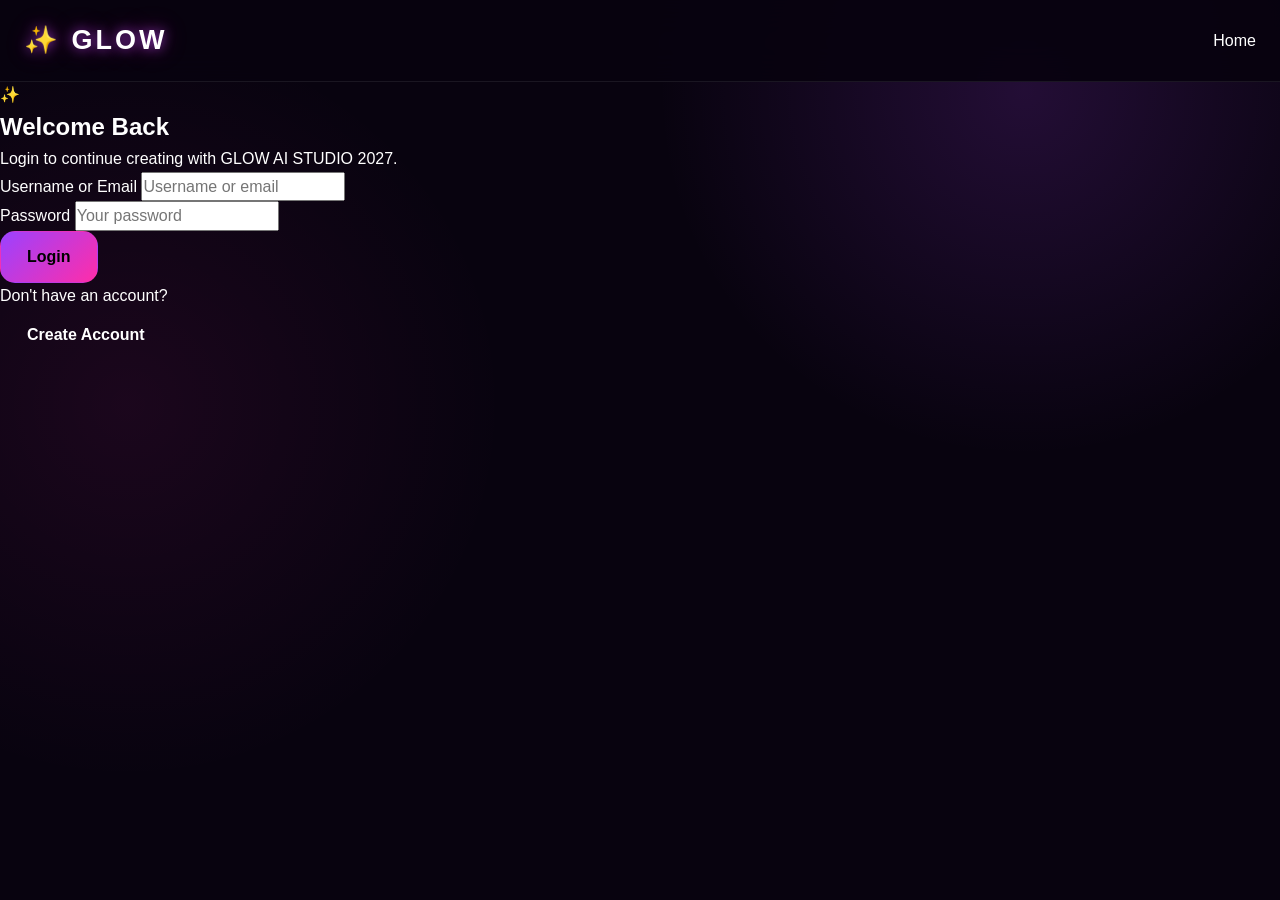
==== commit abbe0a23: "Add event listeners for account modal and escape key" ====
--- a/dashboard.html
+++ b/dashboard.html
@@ -2063,6 +2063,62 @@
         }
 
 
-        /* BACKGROUND CLICK — ACCOUNT */
+                /* BACKGROUND CLICK — ACCOUNT */
 
         const accountModal =
+            glowElement(
+                "accountModal"
+            );
+
+        if (accountModal) {
+
+            accountModal.addEventListener(
+                "click",
+                function(event) {
+
+                    if (
+                        event.target ===
+                        accountModal
+                    ) {
+
+                        closeGlowAccount();
+
+                    }
+
+                }
+            );
+
+        }
+
+
+        /* ESCAPE KEY */
+
+        document.addEventListener(
+            "keydown",
+            function(event) {
+
+                if (event.key === "Escape") {
+
+                    closeGlowStudio();
+
+                    closeGlowAccount();
+
+                }
+
+            }
+        );
+
+
+        /* LOAD DASHBOARD DATA */
+
+        loadGlowUser();
+
+        refreshGlowCreations();
+
+    }
+);
+
+</script>
+
+</body>
+</html>
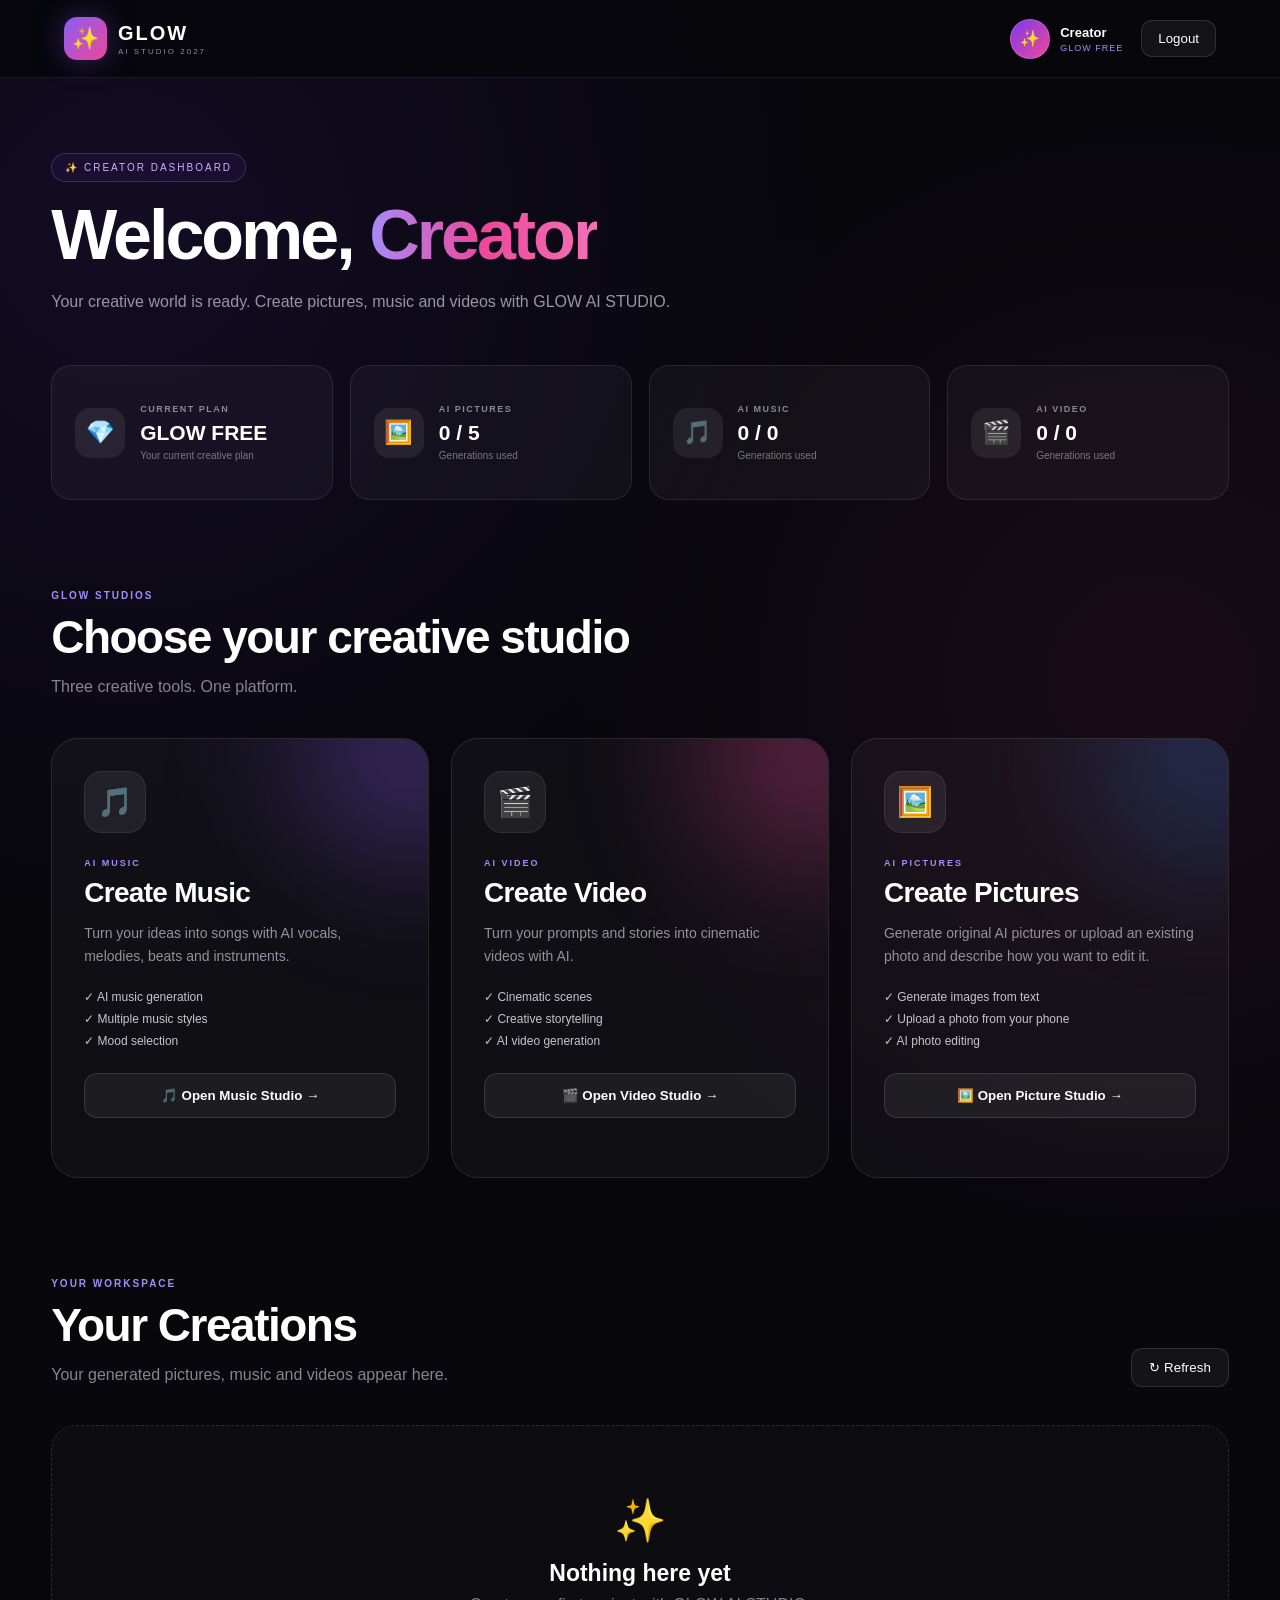
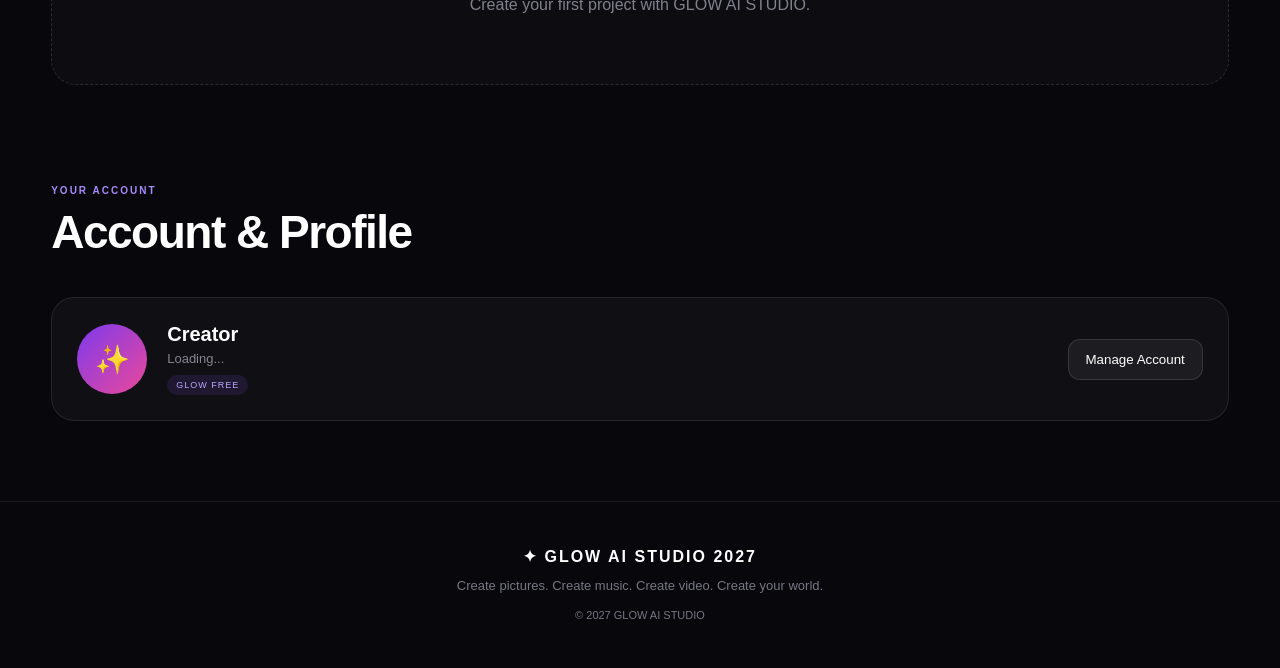
==== commit 290f4ce7: "Update dashboard.html" ====
--- a/dashboard.html
+++ b/dashboard.html
@@ -1,2124 +1,1397 @@
 <!DOCTYPE html>
 <html lang="en">
-
 <head>
-
     <meta charset="UTF-8">
-
-    <meta
-        name="viewport"
-        content="width=device-width, initial-scale=1.0"
-    >
+    <meta name="viewport" content="width=device-width, initial-scale=1.0">
 
     <title>GLOW AI STUDIO 2027 — Dashboard</title>
 
-    <meta
-        name="description"
-        content="GLOW AI STUDIO 2027 creator dashboard."
-    >
-
-    <link
-        rel="stylesheet"
-        href="/dashboard.css"
-    >
+    <meta name="description"
+          content="Create AI pictures, music and videos with GLOW AI STUDIO 2027.">
+
+    <link rel="stylesheet" href="/dashboard.css">
 
     <style>
-
-        /* =========================================
-           GLOW STUDIO POPUP
-        ========================================= */
-
+        /* GLOW STUDIO MODAL */
         #glowStudioModal {
-            position: fixed !important;
-            inset: 0 !important;
-            width: 100% !important;
-            height: 100% !important;
-
+            position: fixed;
+            inset: 0;
+            width: 100%;
+            height: 100%;
             display: none;
-
             align-items: center;
             justify-content: center;
-
-            padding: 20px;
-
+            padding: 16px;
             box-sizing: border-box;
-
-            background: rgba(4, 2, 15, 0.90);
-
+            background: rgba(4, 2, 15, .92);
             backdrop-filter: blur(14px);
             -webkit-backdrop-filter: blur(14px);
-
-            z-index: 999999 !important;
-
+            z-index: 999999;
             overflow-y: auto;
-
-            pointer-events: auto;
         }
 
         #glowStudioModal.active {
-            display: flex !important;
+            display: flex;
         }
 
         .glow-modal-box {
             position: relative;
-
             width: 100%;
-            max-width: 650px;
-            max-height: 90vh;
-
+            max-width: 720px;
+            max-height: 94vh;
             overflow-y: auto;
-
             box-sizing: border-box;
-
+            padding: 30px;
+            border: 1px solid rgba(255,255,255,.14);
+            border-radius: 24px;
+            color: #fff;
             background:
-                linear-gradient(
-                    145deg,
-                    rgba(29, 17, 55, 0.99),
-                    rgba(10, 7, 25, 0.99)
-                );
-
-            border:
-                1px solid
-                rgba(255,255,255,0.14);
-
-            border-radius: 24px;
-
-            padding: 28px;
-
-            color: #ffffff;
-
-            box-shadow:
-                0 30px 100px rgba(0,0,0,0.75),
-                0 0 60px rgba(180,70,255,0.20);
-
-            z-index: 1000000;
-
-            pointer-events: auto;
+                radial-gradient(circle at top right,
+                    rgba(168,85,247,.18), transparent 38%),
+                linear-gradient(145deg,#1d1137,#0a0719);
+            box-shadow: 0 30px 100px rgba(0,0,0,.75);
         }
 
         .glow-modal-close {
             position: absolute;
-
-            top: 14px;
-            right: 16px;
-
+            top: 12px;
+            right: 14px;
             width: 42px;
             height: 42px;
-
             border: 0;
             border-radius: 50%;
-
-            background: rgba(255,255,255,0.08);
-
-            color: #ffffff;
-
-            font-size: 28px;
-
+            color: white;
+            background: rgba(255,255,255,.09);
+            font-size: 27px;
             cursor: pointer;
-
-            display: flex;
-            align-items: center;
-            justify-content: center;
-
             z-index: 10;
-        }
-
-        .glow-modal-close:hover {
-            background: rgba(255,80,150,0.25);
-            transform: rotate(90deg);
         }
 
         .glow-modal-badge {
             display: inline-block;
-
-            padding: 7px 13px;
-
-            border-radius: 999px;
-
-            background: rgba(180,70,255,0.14);
-
-            border:
-                1px solid
-                rgba(210,100,255,0.25);
-
+            padding: 7px 12px;
+            margin-bottom: 12px;
+            border-radius: 30px;
+            border: 1px solid rgba(210,100,255,.25);
+            background: rgba(180,70,255,.14);
             color: #d99cff;
-
-            font-size: 12px;
-
+            font-size: 11px;
             font-weight: 700;
-
             letter-spacing: 1px;
-
-            margin-bottom: 12px;
         }
 
         .glow-modal-box h2 {
-            margin: 0 0 8px;
-
-            font-size:
-                clamp(26px, 5vw, 36px);
-        }
-
-        .glow-modal-box p {
-            color:
-                rgba(255,255,255,0.68);
-
+            margin: 0 45px 10px 0;
+            font-size: clamp(25px,5vw,36px);
+        }
+
+        .glow-modal-description {
+            margin-bottom: 24px;
+            color: rgba(255,255,255,.7);
             line-height: 1.6;
-
-            margin-bottom: 24px;
         }
 
         .glow-form {
             display: flex;
             flex-direction: column;
-            gap: 14px;
+            gap: 12px;
         }
 
         .glow-form label {
-            font-size: 14px;
-
-            font-weight: 600;
-
-            color:
-                rgba(255,255,255,0.85);
+            margin-top: 5px;
+            color: #e1dced;
+            font-size: 13px;
+            font-weight: 700;
         }
 
         .glow-form textarea,
-        .glow-form select {
+        .glow-form select,
+        .glow-form input[type="file"] {
             width: 100%;
-
             box-sizing: border-box;
-
-            border:
-                1px solid
-                rgba(255,255,255,0.13);
-
-            background:
-                rgba(255,255,255,0.06);
-
-            color: #ffffff;
-
-            border-radius: 14px;
-
             padding: 14px;
-
-            font-size: 15px;
-
-            outline: none;
+            border: 1px solid rgba(255,255,255,.14);
+            border-radius: 13px;
+            background: #151022;
+            color: white;
+            font: inherit;
         }
 
         .glow-form textarea {
-            min-height: 150px;
+            min-height: 125px;
             resize: vertical;
         }
 
         .glow-form select option {
-            background: #171027;
-            color: #ffffff;
+            background: #151022;
+            color: white;
         }
 
         .glow-form textarea:focus,
         .glow-form select:focus {
-            border-color:
-                rgba(210,100,255,0.65);
-
-            box-shadow:
-                0 0 0 3px
-                rgba(180,70,255,0.10);
+            outline: 2px solid rgba(168,85,247,.4);
+            border-color: #a855f7;
         }
 
         .glow-generate-btn {
+            width: 100%;
+            margin-top: 10px;
+            padding: 15px;
             border: 0;
-
-            border-radius: 14px;
-
-            padding: 15px 20px;
-
-            background:
-                linear-gradient(
-                    135deg,
-                    #a855f7,
-                    #ec4899
-                );
-
-            color: #ffffff;
-
+            border-radius: 13px;
+            color: white;
+            background: linear-gradient(135deg,#a855f7,#ec4899);
             font-size: 15px;
-
             font-weight: 800;
-
             cursor: pointer;
-
-            margin-top: 8px;
-
-            box-shadow:
-                0 12px 30px
-                rgba(168,85,247,0.25);
         }
 
         .glow-generate-btn:disabled {
-            opacity: 0.55;
+            opacity: .6;
             cursor: wait;
+        }
+
+        .glow-secondary-btn {
+            width: 100%;
+            padding: 13px;
+            border: 1px solid rgba(255,255,255,.14);
+            border-radius: 12px;
+            background: rgba(255,255,255,.06);
+            color: white;
+            cursor: pointer;
         }
 
         .glow-message {
             display: none;
-
+            margin-top: 17px;
+            padding: 14px;
+            border: 1px solid rgba(255,255,255,.1);
+            border-radius: 13px;
+            background: rgba(255,255,255,.05);
+            color: #eee;
+            line-height: 1.6;
+            overflow-wrap: anywhere;
+        }
+
+        .glow-preview {
+            display: none;
+            width: 100%;
+            max-height: 450px;
             margin-top: 18px;
-
-            padding: 14px;
-
+            border-radius: 16px;
+            background: #05050a;
+            object-fit: contain;
+        }
+
+        .glow-file-hint {
+            color: #a5a1b5;
+            font-size: 12px;
+            line-height: 1.5;
+        }
+
+        .creation-card {
+            min-width: 0;
+            overflow: hidden;
+            padding: 18px;
+            border: 1px solid rgba(255,255,255,.1);
+            border-radius: 18px;
+            background: rgba(255,255,255,.04);
+        }
+
+        .creation-card h3 {
+            margin-bottom: 10px;
+            overflow-wrap: anywhere;
+        }
+
+        .creation-card p {
+            margin: 8px 0;
+            color: #a5a1b5;
+            font-size: 13px;
+            line-height: 1.5;
+            overflow-wrap: anywhere;
+        }
+
+        .creation-card img,
+        .creation-card video {
+            display: block;
+            width: 100%;
+            max-height: 330px;
+            margin-bottom: 12px;
+            border-radius: 12px;
+            background: #05050a;
+            object-fit: contain;
+        }
+
+        .creation-card audio {
+            width: 100%;
+            margin: 10px 0;
+        }
+
+        .creation-card a {
+            display: inline-block;
+            margin-top: 10px;
+            color: #d8b4fe;
+            overflow-wrap: anywhere;
+        }
+
+        .creation-status {
+            display: inline-block;
+            padding: 5px 9px;
+            margin-top: 8px;
+            border-radius: 20px;
+            background: rgba(168,85,247,.15);
+            color: #d8b4fe;
+            font-size: 11px;
+        }
+
+        .image-upload-preview {
+            display: none;
+            width: 100%;
+            max-height: 300px;
+            margin-top: 10px;
             border-radius: 14px;
-
-            background:
-                rgba(255,255,255,0.06);
-
-            border:
-                1px solid
-                rgba(255,255,255,0.10);
-
-            line-height: 1.5;
-        }
-
-        /* =========================================
-           BUTTON SAFETY
-        ========================================= */
-
-        .studio-action,
-        .profile-btn,
-        .refresh-btn,
-        .logout-btn {
-            position: relative;
-            z-index: 5;
-            pointer-events: auto !important;
-            cursor: pointer !important;
+            object-fit: contain;
+            background: #080711;
+        }
+
+        #accountModal {
+            z-index: 999998;
+        }
+
+        #accountModal .modal-box {
+            color: white;
         }
 
         @media (max-width: 600px) {
-
-            #glowStudioModal {
-                padding: 10px;
+            .glow-modal-box {
+                padding: 24px 18px;
+                border-radius: 20px;
+                max-height: 96vh;
             }
-
-            .glow-modal-box {
-                padding: 22px;
-                border-radius: 20px;
-                max-height: 94vh;
-            }
-
-        }
-
+        }
     </style>
-
 </head>
 
-
 <body>
 
-
-<!-- =========================================
-     HEADER
-========================================= -->
-
 <header class="dashboard-header">
-
     <div class="brand">
-
-        <div class="brand-icon">
-            ✨
+        <div class="brand-icon">✨</div>
+        <div class="brand-text">
+            <strong>GLOW</strong>
+            <small>AI STUDIO 2027</small>
         </div>
-
-        <div class="brand-text">
-
-            <strong>
-                GLOW
-            </strong>
-
-            <small>
-                AI STUDIO 2027
-            </small>
-
+    </div>
+
+    <div class="header-right">
+        <div class="user-mini">
+            <div class="user-avatar" id="userAvatar">✨</div>
+            <div class="user-info">
+                <strong id="headerUsername">Creator</strong>
+                <small id="headerPlan">GLOW FREE</small>
+            </div>
         </div>
 
-    </div>
-
-
-    <div class="header-right">
-
-        <div class="user-mini">
-
-            <div
-                class="user-avatar"
-                id="userAvatar"
-            >
-                ✨
-            </div>
-
-            <div class="user-info">
-
-                <strong id="headerUsername">
-                    Creator
-                </strong>
-
-                <small id="headerPlan">
-                    GLOW FREE
-                </small>
-
-            </div>
-
-        </div>
-
-
-        <button
-            class="logout-btn"
-            id="logoutButton"
-            type="button"
-        >
+        <button class="logout-btn" id="logoutButton" type="button">
             Logout
         </button>
-
     </div>
-
 </header>
 
-
-
-<!-- =========================================
-     DASHBOARD
-========================================= -->
-
 <main class="dashboard">
 
-
-    <!-- WELCOME -->
-
     <section class="welcome-section">
-
         <div>
-
-            <div class="dashboard-badge">
-                ✨ CREATOR DASHBOARD
-            </div>
+            <div class="dashboard-badge">✨ CREATOR DASHBOARD</div>
 
             <h1>
                 Welcome,
-                <span id="welcomeUsername">
-                    Creator
-                </span>
+                <span id="welcomeUsername">Creator</span>
             </h1>
 
             <p>
                 Your creative world is ready.
-                Choose a studio and bring your ideas to life.
+                Create pictures, music and videos with GLOW AI STUDIO.
             </p>
-
         </div>
-
     </section>
 
-
-
-    <!-- OVERVIEW -->
-
     <section class="account-overview">
 
-
         <div class="overview-card">
-
-            <div class="overview-icon">
-                💎
+            <div class="overview-icon">💎</div>
+            <div class="overview-content">
+                <span>CURRENT PLAN</span>
+                <strong id="planName">GLOW FREE</strong>
+                <small>Your current creative plan</small>
             </div>
-
+        </div>
+
+        <div class="overview-card">
+            <div class="overview-icon">🖼️</div>
             <div class="overview-content">
-
-                <span>
-                    CURRENT PLAN
-                </span>
-
-                <strong id="planName">
-                    GLOW FREE
-                </strong>
-
-                <small>
-                    Your current creative plan
-                </small>
-
+                <span>AI PICTURES</span>
+                <strong id="imageUsage">0 / 5</strong>
+                <small>Generations used</small>
             </div>
-
         </div>
 
-
         <div class="overview-card">
-
-            <div class="overview-icon">
-                🖼️
+            <div class="overview-icon">🎵</div>
+            <div class="overview-content">
+                <span>AI MUSIC</span>
+                <strong id="musicUsage">0 / 0</strong>
+                <small>Generations used</small>
             </div>
-
+        </div>
+
+        <div class="overview-card">
+            <div class="overview-icon">🎬</div>
             <div class="overview-content">
-
-                <span>
-                    AI PICTURES
-                </span>
-
-                <strong id="imageUsage">
-                    0 / 5
-                </strong>
-
-                <small>
-                    generations used
-                </small>
-
+                <span>AI VIDEO</span>
+                <strong id="videoUsage">0 / 0</strong>
+                <small>Generations used</small>
             </div>
-
         </div>
 
-
-        <div class="overview-card">
-
-            <div class="overview-icon">
-                🎵
-            </div>
-
-            <div class="overview-content">
-
-                <span>
-                    AI MUSIC
-                </span>
-
-                <strong id="musicUsage">
-                    0 / 0
-                </strong>
-
-                <small>
-                    generations used
-                </small>
-
-            </div>
-
+    </section>
+
+    <section class="studio-section">
+
+        <div class="section-heading">
+            <div class="section-label">GLOW STUDIOS</div>
+            <h2>Choose your creative studio</h2>
+            <p>Three creative tools. One platform.</p>
         </div>
 
-
-        <div class="overview-card">
-
-            <div class="overview-icon">
-                🎬
-            </div>
-
-            <div class="overview-content">
-
-                <span>
-                    AI VIDEO
-                </span>
-
-                <strong id="videoUsage">
-                    0 / 0
-                </strong>
-
-                <small>
-                    generations used
-                </small>
-
-            </div>
-
-        </div>
-
-    </section>
-
-
-
-    <!-- =====================================
-         STUDIOS
-    ====================================== -->
-
-    <section class="studio-section">
-
-        <div class="section-heading">
-
-            <div class="section-label">
-                GLOW STUDIOS
-            </div>
-
-            <h2>
-                Choose your creative studio
-            </h2>
-
-            <p>
-                Two powerful AI tools.
-                One creative platform.
-            </p>
-
-        </div>
-
-
         <div class="dashboard-studio-grid">
 
-
-            <!-- MUSIC -->
-
+            <!-- MUSIC STUDIO -->
             <article class="dashboard-studio-card music-studio">
-
                 <div class="studio-glow"></div>
-
-                <div class="dashboard-card-icon">
-                    🎵
+                <div class="dashboard-card-icon">🎵</div>
+                <div class="studio-label">AI MUSIC</div>
+                <h3>Create Music</h3>
+                <p>
+                    Turn your ideas into songs with AI vocals,
+                    melodies, beats and instruments.
+                </p>
+
+                <div class="studio-features">
+                    <span>✓ AI music generation</span>
+                    <span>✓ Multiple music styles</span>
+                    <span>✓ Mood selection</span>
                 </div>
 
-                <div class="studio-label">
-                    AI MUSIC
-                </div>
-
-                <h3>
-                    Create Music
-                </h3>
-
-                <p>
-                    Describe the song you want and let AI
-                    create lyrics, vocals, melodies,
-                    beats and instruments.
-                </p>
-
-                <div class="studio-features">
-
-                    <span>✓ AI vocals</span>
-                    <span>✓ Lyrics generation</span>
-                    <span>✓ Beats & instruments</span>
-                    <span>✓ Multiple music styles</span>
-
-                </div>
-
-
-                <button
-                    class="studio-action"
-                    id="musicStudioButton"
-                    type="button"
-                >
+                <button class="studio-action"
+                        id="musicStudioButton" type="button">
                     🎵 Open Music Studio →
                 </button>
-
             </article>
 
-
-
-            <!-- VIDEO -->
-
+            <!-- VIDEO STUDIO -->
             <article class="dashboard-studio-card video-studio">
-
                 <div class="studio-glow"></div>
-
-                <div class="dashboard-card-icon">
-                    🎬
+                <div class="dashboard-card-icon">🎬</div>
+                <div class="studio-label">AI VIDEO</div>
+                <h3>Create Video</h3>
+                <p>
+                    Turn your prompts and stories into cinematic
+                    videos with AI.
+                </p>
+
+                <div class="studio-features">
+                    <span>✓ Cinematic scenes</span>
+                    <span>✓ Creative storytelling</span>
+                    <span>✓ AI video generation</span>
                 </div>
 
-                <div class="studio-label">
-                    AI VIDEO
-                </div>
-
-                <h3>
-                    Create Video
-                </h3>
-
-                <p>
-                    Turn your ideas, stories and prompts
-                    into cinematic scenes, characters,
-                    music videos and drama.
-                </p>
-
-                <div class="studio-features">
-
-                    <span>✓ AI characters</span>
-                    <span>✓ Cinematic scenes</span>
-                    <span>✓ Story generation</span>
-                    <span>✓ Music videos & drama</span>
-
-                </div>
-
-
-                <button
-                    class="studio-action"
-                    id="videoStudioButton"
-                    type="button"
-                >
+                <button class="studio-action"
+                        id="videoStudioButton" type="button">
                     🎬 Open Video Studio →
                 </button>
-
             </article>
 
+            <!-- NEW PICTURE STUDIO -->
+            <article class="dashboard-studio-card image-studio">
+                <div class="studio-glow"></div>
+                <div class="dashboard-card-icon">🖼️</div>
+                <div class="studio-label">AI PICTURES</div>
+                <h3>Create Pictures</h3>
+                <p>
+                    Generate original AI pictures or upload an existing
+                    photo and describe how you want to edit it.
+                </p>
+
+                <div class="studio-features">
+                    <span>✓ Generate images from text</span>
+                    <span>✓ Upload a photo from your phone</span>
+                    <span>✓ AI photo editing</span>
+                </div>
+
+                <button class="studio-action"
+                        id="imageStudioButton" type="button">
+                    🖼️ Open Picture Studio →
+                </button>
+            </article>
+
         </div>
-
     </section>
 
-
-
-    <!-- =====================================
-         WORKSPACE
-    ====================================== -->
-
+    <!-- CREATIONS -->
     <section class="creations-section">
 
         <div class="section-heading creations-heading">
-
             <div>
-
-                <div class="section-label">
-                    YOUR WORKSPACE
-                </div>
-
-                <h2>
-                    Your Creations
-                </h2>
-
-                <p>
-                    Your generated music and videos
-                    will appear here.
-                </p>
-
+                <div class="section-label">YOUR WORKSPACE</div>
+                <h2>Your Creations</h2>
+                <p>Your generated pictures, music and videos appear here.</p>
             </div>
 
-
-            <button
-                class="refresh-btn"
-                id="refreshButton"
-                type="button"
-            >
+            <button class="refresh-btn"
+                    id="refreshButton" type="button">
                 ↻ Refresh
             </button>
-
         </div>
 
-
-        <div
-            class="creations-grid"
-            id="creationsList"
-        >
-
+        <div class="creations-grid" id="creationsList">
             <div class="empty-creations">
-
-                <div class="empty-icon">
-                    ✨
-                </div>
-
-                <h3>
-                    Nothing here yet
-                </h3>
-
-                <p>
-                    Create your first project with
-                    GLOW AI STUDIO.
-                </p>
-
+                <div class="empty-icon">✨</div>
+                <h3>Nothing here yet</h3>
+                <p>Create your first project with GLOW AI STUDIO.</p>
             </div>
-
         </div>
-
     </section>
 
-
-
-    <!-- =====================================
-         ACCOUNT
-    ====================================== -->
-
+    <!-- ACCOUNT -->
     <section class="profile-section">
 
         <div class="section-heading">
-
-            <div class="section-label">
-                YOUR ACCOUNT
+            <div class="section-label">YOUR ACCOUNT</div>
+            <h2>Account &amp; Profile</h2>
+        </div>
+
+        <div class="profile-card">
+            <div class="profile-avatar" id="profileAvatar">✨</div>
+
+            <div class="profile-details">
+                <h3 id="profileUsername">Creator</h3>
+                <p id="profileEmail">Loading...</p>
+                <span class="profile-plan" id="profilePlan">GLOW FREE</span>
             </div>
 
-            <h2>
-                Account & Profile
-            </h2>
-
-        </div>
-
-
-        <div class="profile-card">
-
-            <div
-                class="profile-avatar"
-                id="profileAvatar"
-            >
-                ✨
-            </div>
-
-
-            <div class="profile-details">
-
-                <h3 id="profileUsername">
-                    Creator
-                </h3>
-
-                <p id="profileEmail">
-                    Loading...
-                </p>
-
-                <span
-                    class="profile-plan"
-                    id="profilePlan"
-                >
-                    GLOW FREE
-                </span>
-
-            </div>
-
-
-            <button
-                class="profile-btn"
-                id="accountButton"
-                type="button"
-            >
+            <button class="profile-btn"
+                    id="accountButton" type="button">
                 Manage Account
             </button>
-
         </div>
-
     </section>
 
 </main>
 
-
-
-<!-- =========================================
-     STUDIO POPUP
-========================================= -->
-
-<div
-    id="glowStudioModal"
-    aria-hidden="true"
->
-
+<!-- STUDIO MODAL -->
+<div id="glowStudioModal" aria-hidden="true">
     <div class="glow-modal-box">
 
-        <button
-            class="glow-modal-close"
-            id="studioCloseButton"
-            type="button"
-            aria-label="Close"
-        >
-            ×
-        </button>
-
-
-        <div id="glowStudioContent">
-
-            <div class="glow-modal-badge">
-                GLOW STUDIO
-            </div>
-
-            <h2>
-                ✨ Creative Studio
-            </h2>
-
-            <p>
-                Choose a studio to begin creating.
+        <button class="glow-modal-close"
+                id="studioCloseButton"
+                type="button"
+                aria-label="Close studio">×</button>
+
+        <div id="glowStudioContent"></div>
+    </div>
+</div>
+
+<!-- ACCOUNT MODAL -->
+<div id="accountModal" class="modal" aria-hidden="true">
+    <div class="modal-box">
+
+        <button class="close-btn"
+                id="accountCloseButton"
+                type="button"
+                aria-label="Close account">×</button>
+
+        <div class="studio-modal-header">
+            <div class="studio-modal-badge">GLOW ACCOUNT</div>
+            <h2>👤 My Account</h2>
+            <p>View your GLOW account information.</p>
+        </div>
+
+        <p><strong>Username</strong></p>
+        <p id="accountUsername">Creator</p>
+        <br>
+
+        <p><strong>Email</strong></p>
+        <p id="accountEmail">Loading...</p>
+        <br>
+
+        <p><strong>Plan</strong></p>
+        <p id="accountPlan">GLOW FREE</p>
+    </div>
+</div>
+
+<footer>
+    <div class="footer-logo">✦ GLOW AI STUDIO 2027</div>
+    <p>Create pictures. Create music. Create video. Create your world.</p>
+    <small>© 2027 GLOW AI STUDIO</small>
+</footer>
+
+<script>
+"use strict";
+
+const $ = id => document.getElementById(id);
+
+const escapeHTML = value => String(value ?? "").replace(
+    /[&<>"']/g,
+    character => ({
+        "&": "&amp;",
+        "<": "&lt;",
+        ">": "&gt;",
+        '"': "&quot;",
+        "'": "&#39;"
+    })[character]
+);
+
+async function glowFetch(url, options = {}) {
+    const response = await fetch(url, {
+        credentials: "include",
+        ...options
+    });
+
+    let data = {};
+
+    try {
+        data = await response.json();
+    } catch (_) {}
+
+    if (!response.ok) {
+        throw new Error(data.error || data.message || "Request failed.");
+    }
+
+    return data;
+}
+
+/* ================================
+   STUDIO WINDOW
+================================ */
+
+function openGlowStudio(type) {
+    const modal = $("glowStudioModal");
+    const content = $("glowStudioContent");
+
+    if (!modal || !content) return;
+
+    if (type === "music") {
+        content.innerHTML = `
+            <div class="glow-modal-badge">GLOW MUSIC</div>
+            <h2>🎵 Create Music</h2>
+            <p class="glow-modal-description">
+                Describe the song you want GLOW AI to create.
             </p>
 
-        </div>
-
-    </div>
-
-</div>
-
-
-
-<!-- =========================================
-     ACCOUNT POPUP
-========================================= -->
-
-<div
-    id="accountModal"
-    class="modal"
-    aria-hidden="true"
->
-
-    <div class="modal-box">
-
-        <button
-            class="close-btn"
-            id="accountCloseButton"
-            type="button"
-        >
-            ×
-        </button>
-
-
-        <div class="studio-modal-header">
-
-            <div class="studio-modal-badge">
-                GLOW ACCOUNT
-            </div>
-
-            <h2>
-                👤 My Account
-            </h2>
-
-            <p>
-                Manage your GLOW account.
-            </p>
-
-        </div>
-
-
-        <div class="account-information">
-
-            <p>
-                <strong>Username</strong>
-            </p>
-
-            <p id="accountUsername">
-                Creator
-            </p>
-
-            <br>
-
-            <p>
-                <strong>Email</strong>
-            </p>
-
-            <p id="accountEmail">
-                Loading...
-            </p>
-
-            <br>
-
-            <p>
-                <strong>Plan</strong>
-            </p>
-
-            <p id="accountPlan">
-                GLOW FREE
-            </p>
-
-        </div>
-
-    </div>
-
-</div>
-
-
-
-<!-- =========================================
-     FOOTER
-========================================= -->
-
-<footer>
-
-    <div class="footer-logo">
-        ✦ GLOW AI STUDIO 2027
-    </div>
-
-    <p>
-        Create music. Create video.
-        Create your world.
-    </p>
-
-    <small>
-        © 2027 GLOW AI STUDIO
-    </small>
-
-</footer>
-
-
-
-<script>
-
-/* =====================================================
-   GLOW AI STUDIO 2027
-   DASHBOARD BUTTON SYSTEM
-===================================================== */
-
-"use strict";
-
-
-/* =====================================================
-   HELPER
-===================================================== */
-
-function glowElement(id) {
-
-    return document.getElementById(id);
-
-}
-
-
-/* =====================================================
-   OPEN STUDIO
-===================================================== */
-
-function openGlowStudio(type) {
-
-    const modal =
-        glowElement("glowStudioModal");
-
-    const content =
-        glowElement("glowStudioContent");
-
-
-    if (!modal || !content) {
-
-        alert("Studio popup is missing.");
-
-        return;
-
-    }
-
-
-    if (type === "music") {
-
-        content.innerHTML = `
-
-            <div class="glow-modal-badge">
-                GLOW MUSIC
-            </div>
-
-            <h2>
-                🎵 Create Music
-            </h2>
-
-            <p>
-                Describe the song you want GLOW AI
-                to create.
-            </p>
-
-            <form
-                class="glow-form"
-                id="glowMusicForm"
-            >
-
-                <label>
-                    Describe your song
-                </label>
-
-                <textarea
-                    id="glowMusicPrompt"
-                    placeholder="Example: An emotional Afrobeats song about success and never giving up..."
-                    required
-                ></textarea>
-
-                <label>
-                    Music style
-                </label>
-
+            <form class="glow-form" id="glowMusicForm">
+                <label for="glowMusicPrompt">Describe your song</label>
+                <textarea id="glowMusicPrompt" required
+                    placeholder="An emotional Afrobeats song about success and never giving up..."></textarea>
+
+                <label for="glowMusicGenre">Music style</label>
                 <select id="glowMusicGenre">
-
                     <option>Afrobeats</option>
                     <option>Amapiano</option>
                     <option>Afro Pop</option>
                     <option>Hip Hop</option>
-                    <option>R&B</option>
+                    <option>R&amp;B</option>
                     <option>Gospel</option>
                     <option>Pop</option>
-
                 </select>
 
-                <label>
-                    Mood
-                </label>
-
+                <label for="glowMusicMood">Mood</label>
                 <select id="glowMusicMood">
-
                     <option>Energetic</option>
                     <option>Happy</option>
                     <option>Emotional</option>
                     <option>Romantic</option>
                     <option>Chill</option>
-
                 </select>
 
-                <button
-                    class="glow-generate-btn"
-                    id="generateMusicButton"
-                    type="submit"
-                >
+                <button class="glow-generate-btn" id="generateMusicButton">
                     🎵 Generate Music
                 </button>
-
             </form>
 
-            <div
-                id="glowMusicMessage"
-                class="glow-message"
-            ></div>
-
+            <div class="glow-message" id="glowMusicMessage" role="status"></div>
+            <div id="glowMusicResult"></div>
         `;
 
-
-        const form =
-            glowElement("glowMusicForm");
-
-        if (form) {
-
-            form.addEventListener(
-                "submit",
-                generateGlowMusic
-            );
-
-        }
-
-    }
-
-
-    else if (type === "video") {
-
+        $("glowMusicForm").addEventListener("submit", generateGlowMusic);
+    }
+
+    if (type === "video") {
         content.innerHTML = `
-
-            <div class="glow-modal-badge">
-                GLOW VIDEO
-            </div>
-
-            <h2>
-                🎬 Create Video
-            </h2>
-
-            <p>
-                Describe the cinematic video
-                you want GLOW AI to create.
+            <div class="glow-modal-badge">GLOW VIDEO</div>
+            <h2>🎬 Create Video</h2>
+            <p class="glow-modal-description">
+                Describe the video you want GLOW AI to create.
             </p>
 
-            <form
-                class="glow-form"
-                id="glowVideoForm"
-            >
-
-                <label>
-                    Describe your video
-                </label>
-
-                <textarea
-                    id="glowVideoPrompt"
-                    placeholder="Example: A cinematic Lagos night scene with a young artist walking through a futuristic city..."
-                    required
-                ></textarea>
-
-                <label>
-                    Duration
-                </label>
-
+            <form class="glow-form" id="glowVideoForm">
+                <label for="glowVideoPrompt">Describe your video</label>
+                <textarea id="glowVideoPrompt" required
+                    placeholder="A cinematic Lagos night scene with a young artist walking through a futuristic city..."></textarea>
+
+                <label for="glowVideoDuration">Duration</label>
                 <select id="glowVideoDuration">
-
-                    <option value="5">
-                        5 seconds
-                    </option>
-
-                    <option value="10">
-                        10 seconds
-                    </option>
-
-                    <option value="15">
-                        15 seconds
-                    </option>
-
-                    <option value="30">
-                        30 seconds
-                    </option>
-
+                    <option value="5">5 seconds</option>
+                    <option value="10">10 seconds</option>
+                    <option value="15">15 seconds</option>
+                    <option value="30">30 seconds</option>
                 </select>
 
-                <button
-                    class="glow-generate-btn"
-                    id="generateVideoButton"
-                    type="submit"
-                >
+                <button class="glow-generate-btn" id="generateVideoButton">
                     🎬 Generate Video
                 </button>
-
             </form>
 
-            <div
-                id="glowVideoMessage"
-                class="glow-message"
-            ></div>
-
+            <div class="glow-message" id="glowVideoMessage" role="status"></div>
+            <div id="glowVideoResult"></div>
         `;
 
-
-        const form =
-            glowElement("glowVideoForm");
-
-        if (form) {
-
-            form.addEventListener(
-                "submit",
-                generateGlowVideo
+        $("glowVideoForm").addEventListener("submit", generateGlowVideo);
+    }
+
+    if (type === "image") {
+        content.innerHTML = `
+            <div class="glow-modal-badge">GLOW PICTURE STUDIO</div>
+            <h2>🖼️ Create or Edit Pictures</h2>
+            <p class="glow-modal-description">
+                Generate a new picture or upload a photo and tell GLOW
+                how you want to change it.
+            </p>
+
+            <div class="glow-form">
+                <label for="glowImageMode">Choose what you want to do</label>
+                <select id="glowImageMode">
+                    <option value="create">Create a new AI picture</option>
+                    <option value="edit">Upload and edit an existing picture</option>
+                </select>
+
+                <div id="glowUploadArea" style="display:none">
+                    <label for="glowImageFile">Choose a photo from your phone</label>
+                    <input id="glowImageFile"
+                           type="file"
+                           accept="image/jpeg,image/png,image/webp">
+
+                    <p class="glow-file-hint">
+                        Select a JPG, PNG or WebP image up to 4 MB.
+                        Your selected image will be sent to the image service
+                        for editing.
+                    </p>
+
+                    <img id="glowOriginalPreview"
+                         class="image-upload-preview"
+                         alt="Selected photo preview">
+                </div>
+
+                <label for="glowImagePrompt">Describe your picture or edit</label>
+                <textarea id="glowImagePrompt"
+                    placeholder="Example: A professional portrait with natural lighting..."
+                    required></textarea>
+
+                <label for="glowImageSize">Image size</label>
+                <select id="glowImageSize">
+                    <option value="square_hd">Square HD</option>
+                    <option value="square">Square</option>
+                    <option value="portrait_4_3">Portrait</option>
+                    <option value="landscape_4_3">Landscape</option>
+                    <option value="landscape_16_9">Wide landscape</option>
+                    <option value="portrait_16_9">Tall portrait</option>
+                </select>
+
+                <button class="glow-generate-btn" id="generateImageButton">
+                    ✨ Generate Picture
+                </button>
+            </div>
+
+            <div class="glow-message" id="glowImageMessage" role="status"></div>
+            <div id="glowImageResult"></div>
+        `;
+
+        $("glowImageMode").addEventListener("change", updateImageMode);
+        $("glowImageFile").addEventListener("change", previewSelectedImage);
+        $("generateImageButton").addEventListener("click", generateGlowImage);
+    }
+
+    modal.classList.add("active");
+    modal.setAttribute("aria-hidden", "false");
+    document.body.style.overflow = "hidden";
+}
+
+function closeGlowStudio() {
+    const modal = $("glowStudioModal");
+    modal.classList.remove("active");
+    modal.setAttribute("aria-hidden", "true");
+    document.body.style.overflow = "";
+}
+
+function updateImageMode() {
+    const editing = $("glowImageMode").value === "edit";
+
+    $("glowUploadArea").style.display = editing ? "block" : "none";
+
+    $("glowImagePrompt").placeholder = editing
+        ? "Describe the changes: replace the background with a luxury car showroom, keeping the person's face and clothes natural..."
+        : "Describe the picture you want to generate...";
+
+    $("generateImageButton").textContent = editing
+        ? "✨ Edit My Picture"
+        : "✨ Generate Picture";
+}
+
+let selectedImageDataURL = "";
+
+function previewSelectedImage() {
+    const file = $("glowImageFile").files[0];
+    const preview = $("glowOriginalPreview");
+
+    selectedImageDataURL = "";
+    preview.removeAttribute("src");
+    preview.style.display = "none";
+
+    if (!file) return;
+
+    if (!["image/jpeg", "image/png", "image/webp"].includes(file.type)) {
+        alert("Please select a JPG, PNG or WebP image.");
+        $("glowImageFile").value = "";
+        return;
+    }
+
+    if (file.size > 4 * 1024 * 1024) {
+        alert("This image is larger than 4 MB. Please choose a smaller image.");
+        $("glowImageFile").value = "";
+        return;
+    }
+
+    const reader = new FileReader();
+
+    reader.onload = () => {
+        selectedImageDataURL = reader.result;
+        preview.src = selectedImageDataURL;
+        preview.style.display = "block";
+    };
+
+    reader.onerror = () => {
+        alert("Unable to read this image. Please try another photo.");
+    };
+
+    reader.readAsDataURL(file);
+}
+
+/* ================================
+   MUSIC GENERATION
+================================ */
+
+async function generateGlowMusic(event) {
+    event.preventDefault();
+
+    const button = $("generateMusicButton");
+    const message = $("glowMusicMessage");
+
+    const prompt = $("glowMusicPrompt").value.trim();
+    const genre = $("glowMusicGenre").value;
+    const mood = $("glowMusicMood").value;
+
+    if (!prompt) {
+        showMessage(message, "Please describe the music you want.");
+        return;
+    }
+
+    button.disabled = true;
+    button.textContent = "🎵 Creating music...";
+    showMessage(message, "Submitting your music request...");
+
+    try {
+        const data = await glowFetch("/api/music", {
+            method: "POST",
+            headers: {"Content-Type": "application/json"},
+            body: JSON.stringify({
+                prompt: prompt,
+                genre: genre,
+                mood: mood,
+                duration: 60
+            })
+        });
+
+        showMessage(
+            message,
+            data.request_id
+                ? "🎵 Your music request has been submitted. Waiting for the result..."
+                : "🎵 Your music request was submitted."
+        );
+
+        await refreshGlowCreations();
+
+        if (data.request_id) {
+            await waitForGeneration(
+                data.request_id,
+                "glowMusicMessage",
+                "glowMusicResult",
+                "music"
             );
-
-        }
-
-    }
-
-
-    modal.classList.add("active");
-
-    modal.setAttribute(
-        "aria-hidden",
-        "false"
+        }
+    } catch (error) {
+        showMessage(message, "❌ " + error.message);
+    } finally {
+        button.disabled = false;
+        button.textContent = "🎵 Generate Music";
+    }
+}
+
+/* ================================
+   VIDEO GENERATION
+================================ */
+
+async function generateGlowVideo(event) {
+    event.preventDefault();
+
+    const button = $("generateVideoButton");
+    const message = $("glowVideoMessage");
+
+    const prompt = $("glowVideoPrompt").value.trim();
+    const duration = Number($("glowVideoDuration").value);
+
+    if (!prompt) {
+        showMessage(message, "Please describe the video you want.");
+        return;
+    }
+
+    button.disabled = true;
+    button.textContent = "🎬 Creating video...";
+    showMessage(message, "Submitting your video request...");
+
+    try {
+        const data = await glowFetch("/api/video", {
+            method: "POST",
+            headers: {"Content-Type": "application/json"},
+            body: JSON.stringify({
+                prompt: prompt,
+                duration: duration
+            })
+        });
+
+        showMessage(
+            message,
+            data.request_id
+                ? "🎬 Your video request has been submitted. Waiting for the result..."
+                : "🎬 Your video request was submitted."
+        );
+
+        await refreshGlowCreations();
+
+        if (data.request_id) {
+            await waitForGeneration(
+                data.request_id,
+                "glowVideoMessage",
+                "glowVideoResult",
+                "video"
+            );
+        }
+    } catch (error) {
+        showMessage(message, "❌ " + error.message);
+    } finally {
+        button.disabled = false;
+        button.textContent = "🎬 Generate Video";
+    }
+}
+
+/* ================================
+   IMAGE GENERATION / EDITING
+================================ */
+
+async function generateGlowImage(event) {
+    if (event) event.preventDefault();
+
+    const button = $("generateImageButton");
+    const message = $("glowImageMessage");
+
+    const mode = $("glowImageMode").value;
+    const prompt = $("glowImagePrompt").value.trim();
+    const imageSize = $("glowImageSize").value;
+
+    if (!prompt) {
+        showMessage(message, "Please describe the picture or the edits you want.");
+        return;
+    }
+
+    if (mode === "edit" && !selectedImageDataURL) {
+        showMessage(message, "Please select a photo from your phone first.");
+        return;
+    }
+
+    button.disabled = true;
+    button.textContent = mode === "edit"
+        ? "✨ Editing picture..."
+        : "✨ Creating picture...";
+
+    showMessage(
+        message,
+        mode === "edit"
+            ? "Uploading your selected image to the image service and submitting your edit..."
+            : "Submitting your picture request..."
     );
 
+    try {
+        const endpoint = mode === "edit"
+            ? "/api/image/edit"
+            : "/api/image";
+
+        const payload = mode === "edit"
+            ? {
+                prompt: prompt,
+                image_url: selectedImageDataURL
+            }
+            : {
+                prompt: prompt,
+                image_size: imageSize
+            };
+
+        const data = await glowFetch(endpoint, {
+            method: "POST",
+            headers: {"Content-Type": "application/json"},
+            body: JSON.stringify(payload)
+        });
+
+        showMessage(
+            message,
+            data.request_id
+                ? "✨ Your picture request has been submitted. Waiting for the result..."
+                : "✨ Your picture request was submitted."
+        );
+
+        await refreshGlowCreations();
+
+        if (data.request_id) {
+            await waitForGeneration(
+                data.request_id,
+                "glowImageMessage",
+                "glowImageResult",
+                "image"
+            );
+        } else {
+            showMessage(
+                message,
+                "The server accepted the request, but did not return a request ID. Check Your Creations."
+            );
+        }
+    } catch (error) {
+        showMessage(message, "❌ " + error.message);
+    } finally {
+        button.disabled = false;
+        updateImageMode();
+    }
+}
+
+/* ================================
+   GENERATION STATUS
+================================ */
+
+function showMessage(element, text) {
+    if (!element) return;
+    element.textContent = text;
+    element.style.display = "block";
+}
+
+function findMediaURL(data) {
+    if (!data) return "";
+
+    if (typeof data.media_url === "string") return data.media_url;
+    if (typeof data.url === "string") return data.url;
+
+    const result = data.result || data.output || {};
+
+    if (typeof result.media_url === "string") return result.media_url;
+    if (typeof result.url === "string") return result.url;
+
+    if (Array.isArray(result.images) && result.images[0]) {
+        return result.images[0].url || "";
+    }
+
+    if (Array.isArray(result.video) && result.video[0]) {
+        return result.video[0].url || "";
+    }
+
+    if (typeof result.video === "string") return result.video;
+
+    if (Array.isArray(result.audio) && result.audio[0]) {
+        return result.audio[0].url || "";
+    }
+
+    if (typeof result.audio_url === "string") return result.audio_url;
+
+    return "";
+}
+
+function renderGeneratedMedia(container, type, url) {
+    if (!container || !url) return;
+
+    // Only display valid HTTP(S) URLs or image data URLs.
+    const allowed = /^https?:\/\//i.test(url) ||
+        (type === "image" && /^data:image\//i.test(url));
+
+    if (!allowed) return;
+
+    let element;
+
+    if (type === "image") {
+        element = document.createElement("img");
+        element.alt = "Generated GLOW picture";
+    } else if (type === "video") {
+        element = document.createElement("video");
+        element.controls = true;
+        element.playsInline = true;
+    } else if (type === "music") {
+        element = document.createElement("audio");
+        element.controls = true;
+    } else {
+        return;
+    }
+
+    element.src = url;
+    element.style.width = "100%";
+    element.style.maxHeight = "460px";
+    element.style.marginTop = "18px";
+
+    container.replaceChildren(element);
+
+    const link = document.createElement("a");
+    link.href = url;
+    link.target = "_blank";
+    link.rel = "noopener noreferrer";
+    link.textContent = "Open or save your result";
+    link.style.display = "inline-block";
+    link.style.marginTop = "12px";
+
+    container.appendChild(link);
+}
+
+async function waitForGeneration(requestId, messageId, resultId, type) {
+    const message = $(messageId);
+    const resultContainer = $(resultId);
+
+    const maxAttempts = 60;
+
+    for (let attempt = 0; attempt < maxAttempts; attempt++) {
+        await new Promise(resolve => setTimeout(resolve, 5000));
+
+        try {
+            const data = await glowFetch(
+                "/api/generation/status/" + encodeURIComponent(requestId)
+            );
+
+            const status = String(data.status || "").toLowerCase();
+            const mediaURL = findMediaURL(data);
+
+            if (
+                status === "completed" ||
+                status === "complete" ||
+                status === "success" ||
+                status === "done"
+            ) {
+                if (mediaURL) {
+                    showMessage(message, "✅ Your creation is ready!");
+                    renderGeneratedMedia(resultContainer, type, mediaURL);
+                } else {
+                    showMessage(
+                        message,
+                        "The request finished. Refresh Your Creations to check the saved result."
+                    );
+                }
+
+                await refreshGlowCreations();
+                await loadGlowUser();
+                return;
+            }
+
+            if (
+                status === "failed" ||
+                status === "error"
+            ) {
+                showMessage(
+                    message,
+                    "❌ Generation failed. Please try again."
+                );
+                await refreshGlowCreations();
+                return;
+            }
+
+            showMessage(
+                message,
+                "⏳ GLOW is processing your " + type +
+                "... (" + (attempt + 1) + "/" + maxAttempts + ")"
+            );
+        } catch (error) {
+            // A temporary status error should not immediately cancel the job.
+            showMessage(
+                message,
+                "⏳ Your " + type +
+                " may still be processing. Checking again..."
+            );
+        }
+    }
+
+    showMessage(
+        message,
+        "Your request is taking longer than expected. Check Your Creations or refresh the dashboard shortly."
+    );
+
+    await refreshGlowCreations();
+}
+
+/* ================================
+   ACCOUNT
+================================ */
+
+function openGlowAccount() {
+    $("accountModal").style.display = "flex";
+    $("accountModal").setAttribute("aria-hidden", "false");
     document.body.style.overflow = "hidden";
-
-}
-
-
-/* =====================================================
-   CLOSE STUDIO
-===================================================== */
-
-function closeGlowStudio() {
-
-    const modal =
-        glowElement("glowStudioModal");
-
-    if (!modal) return;
-
-    modal.classList.remove("active");
-
-    modal.setAttribute(
-        "aria-hidden",
-        "true"
-    );
-
+}
+
+function closeGlowAccount() {
+    $("accountModal").style.display = "none";
+    $("accountModal").setAttribute("aria-hidden", "true");
     document.body.style.overflow = "";
-
-}
-
-
-/* =====================================================
-   MUSIC GENERATION
-===================================================== */
-
-async function generateGlowMusic(event) {
-
-    event.preventDefault();
-
-    const button =
-        glowElement("generateMusicButton");
-
-    const message =
-        glowElement("glowMusicMessage");
-
-    const promptElement =
-        glowElement("glowMusicPrompt");
-
-    const genreElement =
-        glowElement("glowMusicGenre");
-
-    const moodElement =
-        glowElement("glowMusicMood");
-
-
-    if (!promptElement) return;
-
-
-    const prompt =
-        promptElement.value.trim();
-
-    const genre =
-        genreElement
-            ? genreElement.value
-            : "Afrobeats";
-
-    const mood =
-        moodElement
-            ? moodElement.value
-            : "Energetic";
-
-
-    if (!prompt) {
-
-        message.textContent =
-            "Please describe the music you want.";
-
-        message.style.display = "block";
-
-        return;
-
-    }
-
-
-    if (button) {
-
-        button.disabled = true;
-
-        button.textContent =
-            "🎵 Creating music...";
-
-    }
-
-
-    if (message) {
-
-        message.style.display = "block";
-
-        message.textContent =
-            "🎵 GLOW is sending your music request...";
-
-    }
-
+}
+
+/* ================================
+   LOGOUT
+================================ */
+
+async function glowLogout() {
+    const button = $("logoutButton");
+    if (button) button.disabled = true;
 
     try {
-
-        const response =
-            await fetch(
-                "/api/music",
-                {
-                    method: "POST",
-
-                    credentials: "include",
-
-                    headers: {
-                        "Content-Type":
-                            "application/json"
-                    },
-
-                    body: JSON.stringify({
-
-                        prompt: prompt,
-
-                        genre: genre,
-
-                        mood: mood,
-
-                        duration: 60
-
-                    })
-
-                }
-            );
-
-
-        const data =
-            await response.json();
-
-
-        if (!response.ok) {
-
-            throw new Error(
-                data.error ||
-                "Music generation failed."
-            );
-
-        }
-
-
-        if (message) {
-
-            message.textContent =
-                data.request_id
-                    ? "🎵 Music generation started successfully. Check Your Creations when it is ready."
-                    : "🎵 Music request submitted successfully.";
-
-        }
-
-
-        refreshGlowCreations();
-
-    }
-
-    catch (error) {
-
-        console.error(
-            "Music error:",
-            error
-        );
-
-
-        if (message) {
-
-            message.textContent =
-                "❌ " +
-                (
-                    error.message ||
-                    "Music generation failed."
-                );
-
-        }
-
-    }
-
-    finally {
-
-        if (button) {
-
-            button.disabled = false;
-
-            button.textContent =
-                "🎵 Generate Music";
-
-        }
-
-    }
-
-}
-
-
-/* =====================================================
-   VIDEO GENERATION
-===================================================== */
-
-async function generateGlowVideo(event) {
-
-    event.preventDefault();
-
-
-    const button =
-        glowElement("generateVideoButton");
-
-    const message =
-        glowElement("glowVideoMessage");
-
-
-    const promptElement =
-        glowElement("glowVideoPrompt");
-
-    const durationElement =
-        glowElement("glowVideoDuration");
-
-
-    if (!promptElement) return;
-
-
-    const prompt =
-        promptElement.value.trim();
-
-
-    const duration =
-        durationElement
-            ? Number(durationElement.value)
-            : 5;
-
-
-    if (!prompt) {
-
-        message.textContent =
-            "Please describe the video you want.";
-
-        message.style.display = "block";
-
-        return;
-
-    }
-
-
-    if (button) {
-
-        button.disabled = true;
-
-        button.textContent =
-            "🎬 Creating video...";
-
-    }
-
-
-    if (message) {
-
-        message.style.display = "block";
-
-        message.textContent =
-            "🎬 GLOW is sending your video request...";
-
-    }
-
-
+        await glowFetch("/api/auth/logout", {method: "POST"});
+    } catch (error) {
+        console.error("Logout error:", error);
+    }
+
+    window.location.href = "/login.html";
+}
+
+/* ================================
+   USER AND USAGE
+================================ */
+
+async function loadGlowUser() {
     try {
-
-        const response =
-            await fetch(
-                "/api/video",
-                {
-                    method: "POST",
-
-                    credentials: "include",
-
-                    headers: {
-                        "Content-Type":
-                            "application/json"
-                    },
-
-                    body: JSON.stringify({
-
-                        prompt: prompt,
-
-                        duration: duration
-
-                    })
-
-                }
-            );
-
-
-        const data =
-            await response.json();
-
-
-        if (!response.ok) {
-
-            throw new Error(
-                data.error ||
-                "Video generation failed."
-            );
-
-        }
-
-
-        if (message) {
-
-            message.textContent =
-                data.request_id
-                    ? "🎬 Video generation started successfully. Check Your Creations when it is ready."
-                    : "🎬 Video request submitted successfully.";
-
-        }
-
-
-        refreshGlowCreations();
-
-    }
-
-    catch (error) {
-
-        console.error(
-            "Video error:",
-            error
-        );
-
-
-        if (message) {
-
-            message.textContent =
-                "❌ " +
-                (
-                    error.message ||
-                    "Video generation failed."
-                );
-
-        }
-
-    }
-
-    finally {
-
-        if (button) {
-
-            button.disabled = false;
-
-            button.textContent =
-                "🎬 Generate Video";
-
-        }
-
-    }
-
-}
-
-
-/* =====================================================
-   ACCOUNT
-===================================================== */
-
-function openGlowAccount() {
-
-    const modal =
-        glowElement("accountModal");
-
-    if (!modal) return;
-
-
-    modal.style.display = "flex";
-
-    modal.setAttribute(
-        "aria-hidden",
-        "false"
-    );
-
-    document.body.style.overflow =
-        "hidden";
-
-}
-
-
-function closeGlowAccount() {
-
-    const modal =
-        glowElement("accountModal");
-
-    if (!modal) return;
-
-
-    modal.style.display = "none";
-
-    modal.setAttribute(
-        "aria-hidden",
-        "true"
-    );
-
-    document.body.style.overflow = "";
-
-}
-
-
-/* =====================================================
-   LOGOUT
-===================================================== */
-
-async function glowLogout() {
-
-    try {
-
-        await fetch(
-            "/api/auth/logout",
-            {
-                method: "POST",
-                credentials: "include"
-            }
-        );
-
-    }
-
-    catch (error) {
-
-        console.error(
-            "Logout error:",
-            error
-        );
-
-    }
-
-
-    window.location.href =
-        "/login.html";
-
-}
-
-
-/* =====================================================
-   USER
-===================================================== */
-
-async function loadGlowUser() {
-
-    try {
-
-        const response =
-            await fetch(
-                "/api/auth/me",
-                {
-                    credentials: "include"
-                }
-            );
-
-
-        if (!response.ok) {
-
-            window.location.href =
-                "/login.html";
-
+        const data = await glowFetch("/api/auth/me");
+
+        if (!data.authenticated) {
+            window.location.href = "/login.html";
             return;
-
-        }
-
-
-        const data =
-            await response.json();
-
-
-        if (
-            !data ||
-            !data.authenticated
-        ) {
-
-            window.location.href =
-                "/login.html";
-
-            return;
-
-        }
-
-
-        const user =
-            data.user || {};
-
-
-        const username =
-            user.username ||
-            user.name ||
-            "Creator";
-
-
-        const email =
-            user.email ||
-            "No email";
-
-
-        const plan =
-            user.plan ||
-            "GLOW FREE";
-
-
-        const usernameFields = [
-
+        }
+
+        const user = data.user || {};
+        const username = user.username || user.name || "Creator";
+        const email = user.email || "No email";
+        const plan = user.plan || "GLOW FREE";
+
+        [
             "headerUsername",
             "welcomeUsername",
             "profileUsername",
             "accountUsername"
-
-        ];
-
-
-        usernameFields.forEach(
-            function(id) {
-
-                const element =
-                    glowElement(id);
-
-                if (element) {
-
-                    element.textContent =
-                        username;
-
+        ].forEach(id => {
+            if ($(id)) $(id).textContent = username;
+        });
+
+        ["profileEmail", "accountEmail"].forEach(id => {
+            if ($(id)) $(id).textContent = email;
+        });
+
+        ["headerPlan", "planName", "profilePlan", "accountPlan"].forEach(id => {
+            if ($(id)) $(id).textContent = plan;
+        });
+
+        const usage = data.usage || user.usage || {};
+
+        if (usage.image_used !== undefined) {
+            $("imageUsage").textContent = usage.image_used;
+        }
+
+        if (usage.music_used !== undefined) {
+            $("musicUsage").textContent = usage.music_used;
+        }
+
+        if (usage.video_used !== undefined) {
+            $("videoUsage").textContent = usage.video_used;
+        }
+
+        // Also support API responses that provide usage as a user field.
+        if (user.image_used !== undefined) {
+            $("imageUsage").textContent = user.image_used;
+        }
+
+        if (user.music_used !== undefined) {
+            $("musicUsage").textContent = user.music_used;
+        }
+
+        if (user.video_used !== undefined) {
+            $("videoUsage").textContent = user.video_used;
+        }
+    } catch (error) {
+        console.error("User loading error:", error);
+    }
+}
+
+/* ================================
+   YOUR CREATIONS
+================================ */
+
+async function refreshGlowCreations() {
+    const list = $("creationsList");
+    if (!list) return;
+
+    try {
+        const data = await glowFetch("/api/creations");
+        const creations = data.creations || [];
+
+        if (!creations.length) {
+            list.innerHTML = `
+                <div class="empty-creations">
+                    <div class="empty-icon">✨</div>
+                    <h3>Nothing here yet</h3>
+                    <p>Create your first project with GLOW AI STUDIO.</p>
+                </div>
+            `;
+            return;
+        }
+
+        list.replaceChildren();
+
+        creations.forEach(item => {
+            const card = document.createElement("article");
+            card.className = "creation-card";
+
+            const rawType = String(
+                item.creation_type || item.type || "creation"
+            ).toLowerCase();
+
+            const type = rawType.includes("image") ? "image"
+                : rawType.includes("video") ? "video"
+                : rawType.includes("music") || rawType.includes("audio") ? "music"
+                : "other";
+
+            const title = document.createElement("h3");
+            title.textContent = type === "image" ? "🖼️ AI Picture"
+                : type === "video" ? "🎬 AI Video"
+                : type === "music" ? "🎵 AI Music"
+                : "✨ GLOW Creation";
+
+            card.appendChild(title);
+
+            const prompt = document.createElement("p");
+            prompt.textContent = item.prompt || "AI creation";
+            card.appendChild(prompt);
+
+            const status = String(item.status || "submitted").toLowerCase();
+
+            const badge = document.createElement("span");
+            badge.className = "creation-status";
+            badge.textContent = status;
+            card.appendChild(badge);
+
+            const url = item.media_url || item.url || "";
+
+            if (url && /^https?:\/\//i.test(url)) {
+                if (type === "image") {
+                    const img = document.createElement("img");
+                    img.src = url;
+                    img.alt = "Your generated picture";
+                    img.loading = "lazy";
+                    card.insertBefore(img, prompt);
+                } else if (type === "video") {
+                    const video = document.createElement("video");
+                    video.src = url;
+                    video.controls = true;
+                    video.playsInline = true;
+                    card.insertBefore(video, prompt);
+                } else if (type === "music") {
+                    const audio = document.createElement("audio");
+                    audio.src = url;
+                    audio.controls = true;
+                    card.appendChild(audio);
                 }
 
+                const link = document.createElement("a");
+                link.href = url;
+                link.target = "_blank";
+                link.rel = "noopener noreferrer";
+                link.textContent = "Open or save creation";
+                card.appendChild(link);
+            } else if (item.request_id && status !== "failed") {
+                const note = document.createElement("p");
+                note.textContent = "Your creation may still be processing. Refresh to check its status.";
+                card.appendChild(note);
             }
-        );
-
-
-        const emailFields = [
-
-            "profileEmail",
-            "accountEmail"
-
-        ];
-
-
-        emailFields.forEach(
-            function(id) {
-
-                const element =
-                    glowElement(id);
-
-                if (element) {
-
-                    element.textContent =
-                        email;
-
-                }
-
-            }
-        );
-
-
-        const planFields = [
-
-            "headerPlan",
-            "planName",
-            "profilePlan",
-            "accountPlan"
-
-        ];
-
-
-        planFields.forEach(
-            function(id) {
-
-                const element =
-                    glowElement(id);
-
-                if (element) {
-
-                    element.textContent =
-                        plan;
-
-                }
-
-            }
-        );
-
-    }
-
-    catch (error) {
-
-        console.error(
-            "User loading error:",
-            error
-        );
-
-    }
-
-}
-
-
-/* =====================================================
-   CREATIONS
-===================================================== */
-
-async function refreshGlowCreations() {
-
-    const list =
-        glowElement("creationsList");
-
-
-    if (!list) return;
-
-
-    try {
-
-        const response =
-            await fetch(
-                "/api/creations",
-                {
-                    credentials: "include"
-                }
-            );
-
-
-        if (!response.ok) {
-
-            return;
-
-        }
-
-
-        const data =
-            await response.json();
-
-
-        const creations =
-            data.creations || [];
-
-
-        if (!creations.length) {
-
-            list.innerHTML = `
-
-                <div class="empty-creations">
-
-                    <div class="empty-icon">
-                        ✨
-                    </div>
-
-                    <h3>
-                        Nothing here yet
-                    </h3>
-
-                    <p>
-                        Create your first project
-                        with GLOW AI STUDIO.
-                    </p>
-
-                </div>
-
-            `;
-
-            return;
-
-        }
-
-
-        list.innerHTML =
-            creations.map(
-                function(item) {
-
-                    return `
-
-                        <div class="creation-card">
-
-                            <h3>
-                                ${
-                                    item.title ||
-                                    item.type ||
-                                    "GLOW Creation"
-                                }
-                            </h3>
-
-                            <p>
-                                ${
-                                    item.prompt ||
-                                    "AI creation"
-                                }
-                            </p>
-
-                        </div>
-
-                    `;
-
-                }
-            ).join("");
-
-    }
-
-    catch (error) {
-
-        console.error(
-            "Creations error:",
-            error
-        );
-
-    }
-
-}
-
-
-/* =====================================================
+
+            list.appendChild(card);
+        });
+    } catch (error) {
+        console.error("Creations error:", error);
+    }
+}
+
+/* ================================
    BUTTON EVENTS
-===================================================== */
-
-document.addEventListener(
-    "DOMContentLoaded",
-    function() {
-
-        const musicButton =
-            glowElement(
-                "musicStudioButton"
-            );
-
-        const videoButton =
-            glowElement(
-                "videoStudioButton"
-            );
-
-        const accountButton =
-            glowElement(
-                "accountButton"
-            );
-
-        const logoutButton =
-            glowElement(
-                "logoutButton"
-            );
-
-        const refreshButton =
-            glowElement(
-                "refreshButton"
-            );
-
-        const studioCloseButton =
-            glowElement(
-                "studioCloseButton"
-            );
-
-        const accountCloseButton =
-            glowElement(
-                "accountCloseButton"
-            );
-
-
-        /* MUSIC */
-
-        if (musicButton) {
-
-            musicButton.addEventListener(
-                "click",
-                function(event) {
-
-                    event.preventDefault();
-
-                    event.stopPropagation();
-
-                    openGlowStudio("music");
-
-                }
-            );
-
-        }
-
-
-        /* VIDEO */
-
-        if (videoButton) {
-
-            videoButton.addEventListener(
-                "click",
-                function(event) {
-
-                    event.preventDefault();
-
-                    event.stopPropagation();
-
-                    openGlowStudio("video");
-
-                }
-            );
-
-        }
-
-
-        /* ACCOUNT */
-
-        if (accountButton) {
-
-            accountButton.addEventListener(
-                "click",
-                function(event) {
-
-                    event.preventDefault();
-
-                    event.stopPropagation();
-
-                    openGlowAccount();
-
-                }
-            );
-
-        }
-
-
-        /* LOGOUT */
-
-        if (logoutButton) {
-
-            logoutButton.addEventListener(
-                "click",
-                function(event) {
-
-                    event.preventDefault();
-
-                    glowLogout();
-
-                }
-            );
-
-        }
-
-
-        /* REFRESH */
-
-        if (refreshButton) {
-
-            refreshButton.addEventListener(
-                "click",
-                function(event) {
-
-                    event.preventDefault();
-
-                    refreshGlowCreations();
-
-                }
-            );
-
-        }
-
-
-        /* CLOSE STUDIO */
-
-        if (studioCloseButton) {
-
-            studioCloseButton.addEventListener(
-                "click",
-                function(event) {
-
-                    event.preventDefault();
-
-                    closeGlowStudio();
-
-                }
-            );
-
-        }
-
-
-        /* CLOSE ACCOUNT */
-
-        if (accountCloseButton) {
-
-            accountCloseButton.addEventListener(
-                "click",
-                function(event) {
-
-                    event.preventDefault();
-
-                    closeGlowAccount();
-
-                }
-            );
-
-        }
-
-
-        /* BACKGROUND CLICK — STUDIO */
-
-        const studioModal =
-            glowElement(
-                "glowStudioModal"
-            );
-
-
-        if (studioModal) {
-
-            studioModal.addEventListener(
-                "click",
-                function(event) {
-
-                    if (
-                        event.target ===
-                        studioModal
-                    ) {
-
-                        closeGlowStudio();
-
-                    }
-
-                }
-            );
-
-        }
-
-
-                /* BACKGROUND CLICK — ACCOUNT */
-
-        const accountModal =
-            glowElement(
-                "accountModal"
-            );
-
-        if (accountModal) {
-
-            accountModal.addEventListener(
-                "click",
-                function(event) {
-
-                    if (
-                        event.target ===
-                        accountModal
-                    ) {
-
-                        closeGlowAccount();
-
-                    }
-
-                }
-            );
-
-        }
-
-
-        /* ESCAPE KEY */
-
-        document.addEventListener(
-            "keydown",
-            function(event) {
-
-                if (event.key === "Escape") {
-
-                    closeGlowStudio();
-
-                    closeGlowAccount();
-
-                }
-
-            }
-        );
-
-
-        /* LOAD DASHBOARD DATA */
-
-        loadGlowUser();
-
-        refreshGlowCreations();
-
-    }
-);
-
+================================ */
+
+document.addEventListener("DOMContentLoaded", () => {
+    $("musicStudioButton").addEventListener("click", () => {
+        openGlowStudio("music");
+    });
+
+    $("videoStudioButton").addEventListener("click", () => {
+        openGlowStudio("video");
+    });
+
+    $("imageStudioButton").addEventListener("click", () => {
+        openGlowStudio("image");
+    });
+
+    $("studioCloseButton").addEventListener("click", closeGlowStudio);
+    $("accountButton").addEventListener("click", openGlowAccount);
+    $("accountCloseButton").addEventListener("click", closeGlowAccount);
+    $("logoutButton").addEventListener("click", glowLogout);
+    $("refreshButton").addEventListener("click", async () => {
+        await refreshGlowCreations();
+        await loadGlowUser();
+    });
+
+    $("glowStudioModal").addEventListener("click", event => {
+        if (event.target === $("glowStudioModal")) {
+            closeGlowStudio();
+        }
+    });
+
+    $("accountModal").addEventListener("click", event => {
+        if (event.target === $("accountModal")) {
+            closeGlowAccount();
+        }
+    });
+
+    document.addEventListener("keydown", event => {
+        if (event.key === "Escape") {
+            closeGlowStudio();
+            closeGlowAccount();
+        }
+    });
+
+    loadGlowUser();
+    refreshGlowCreations();
+});
 </script>
 
 </body>
-</html>
+    </html>
